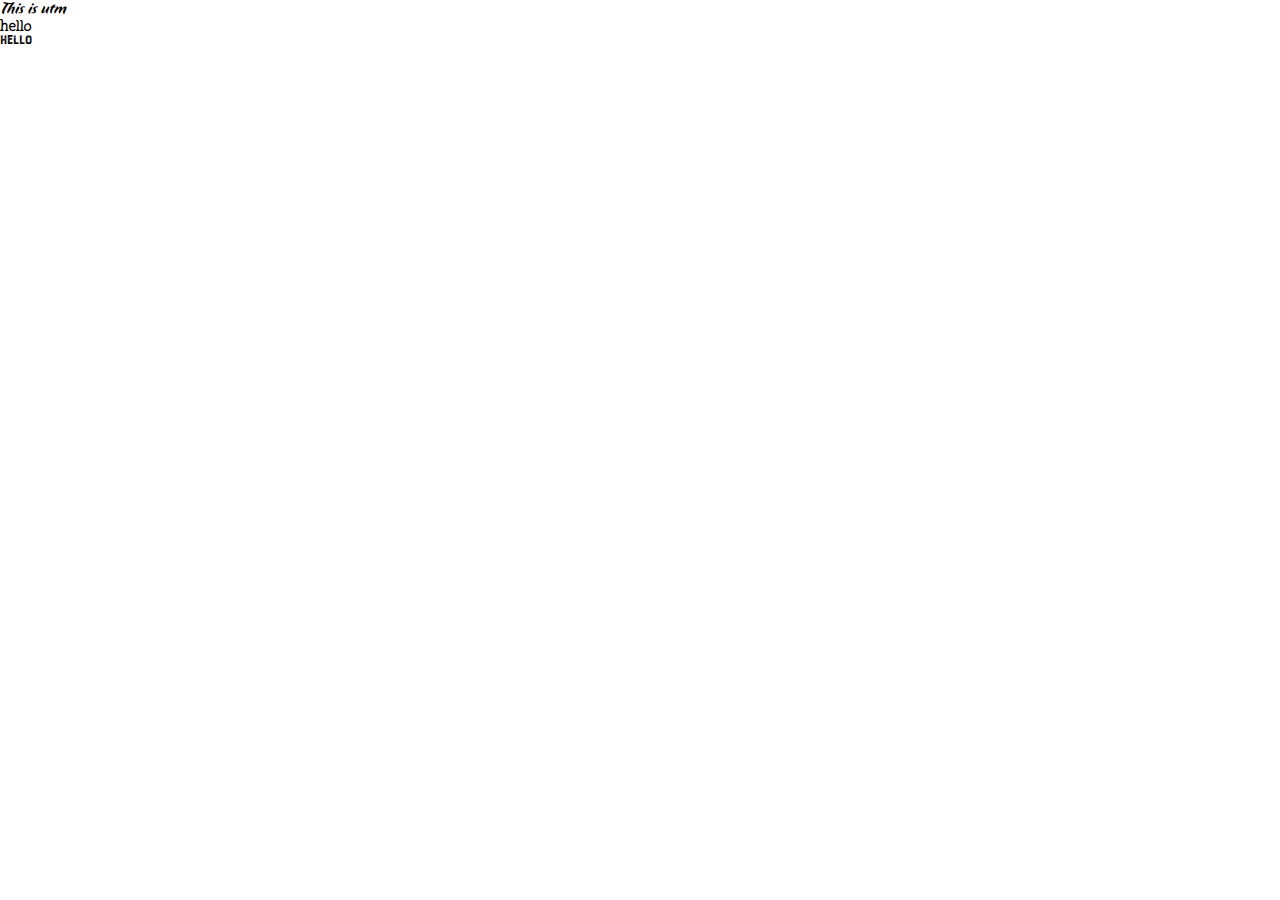
==== index.html @ 8045a0b2 "Initial commit" ====
<!DOCTYPE html>
<html lang="vi">
<head>
    <meta charset="UTF-8">
    <meta name="viewport" content="width=device-width, initial-scale=1.0">
    <meta name="description" content="Study_HTML/CSS_Page2"><meta property="og:type" content="article">
    <meta property="og:site_name" content="500-wishes">
    <meta property="article:author" content="https://www.facebook.com/testarudo.nino">
    <meta property="article:publisher" content="https://www.facebook.com/testarudo.nino">
    <meta property="og:title" content="500.000 lời chúc hóa hành động, gieo an lành cho năm mới">
    <meta property="og:description" content="Một MV triệu view cùng 500.000 hành động lấm bẩn tương ứng những lời chúc bình an - thịnh vượng - sức khỏe chính là cách OMO 'cất cánh' lời chúc mùa Tết này.">
    <meta name="keywords" content="500.000 lời chúc hóa hành động, gieo an lành cho năm mới">
    <title>500.000 lời chúc</title>
    
    <link rel="stylesheet" href="assets/css/main.css">
</head>
<body>
    <div class = "utm">
        <p>This is utm</p>
    </div>
    <div class = "svn">
        <p>hello</p>
    </div>
    <div class = "ibr">
        <p>hello</p>
    </div>
</body>
</html>
---- assets/css/main.css ----
html, body, div, span, applet, object, iframe,
h1, h2, h3, h4, h5, h6, p, blockquote, pre,
a, abbr, acronym, address, big, cite, code,
del, dfn, em, img, ins, kbd, q, s, samp,
small, strike, strong, sub, sup, tt, var,
b, u, i, center,
dl, dt, dd, ol, ul, li,
fieldset, form, label, legend,
table, caption, tbody, tfoot, thead, tr, th, td,
article, aside, canvas, details, embed,
figure, figcaption, footer, header, hgroup,
menu, nav, output, ruby, section, summary,
time, mark, audio, video {
  margin: 0;
  padding: 0;
  border: 0;
  font-size: 100%;
  font: inherit;
  vertical-align: baseline;
}

/* HTML5 display-role reset for older browsers */
article, aside, details, figcaption, figure,
footer, header, hgroup, menu, nav, section {
  display: block;
}

body {
  line-height: 1;
}

ol, ul {
  list-style: none;
}

blockquote, q {
  quotes: none;
}

blockquote:before, blockquote:after,
q:before, q:after {
  content: "";
  content: none;
}

table {
  border-collapse: collapse;
  border-spacing: 0;
}

@font-face {
  font-family: "UTM";
  src: url("../fonts/UTMFlavour.woff2") format("woff2"), url("../fonts/UTMFlavour.woff") format("woff"), url("../fonts/UTMFlavour.ttf") format("truetype");
  font-weight: normal;
  font-style: normal;
  font-display: swap;
}
@font-face {
  font-family: "SVN-Sarifa";
  src: url("../fonts/SVN-Sarifa.woff2") format("woff2"), url("../fonts/SVN-Sarifa.woff") format("woff"), url("../fonts/SVN-Sarifa.ttf") format("truetype");
  font-weight: normal;
  font-style: normal;
  font-display: swap;
}
@font-face {
  font-family: "iCielBC Burford Rustic";
  src: url("../fonts/iCielBCBurfordRustic-Light.woff2") format("woff2"), url("../fonts/iCielBCBurfordRustic-Light.woff") format("woff"), url("../fonts/iCielBCBurfordRustic-Light.ttf") format("truetype");
  font-weight: 300;
  font-style: normal;
  font-display: swap;
}
img {
  display: block;
  width: 100%;
}

* {
  box-sizing: border-box;
}

.utm {
  font-family: UTM;
}

.svn {
  font-family: SVN-Sarifa;
}

.ibr {
  font-family: iCielBC Burford Rustic;
}
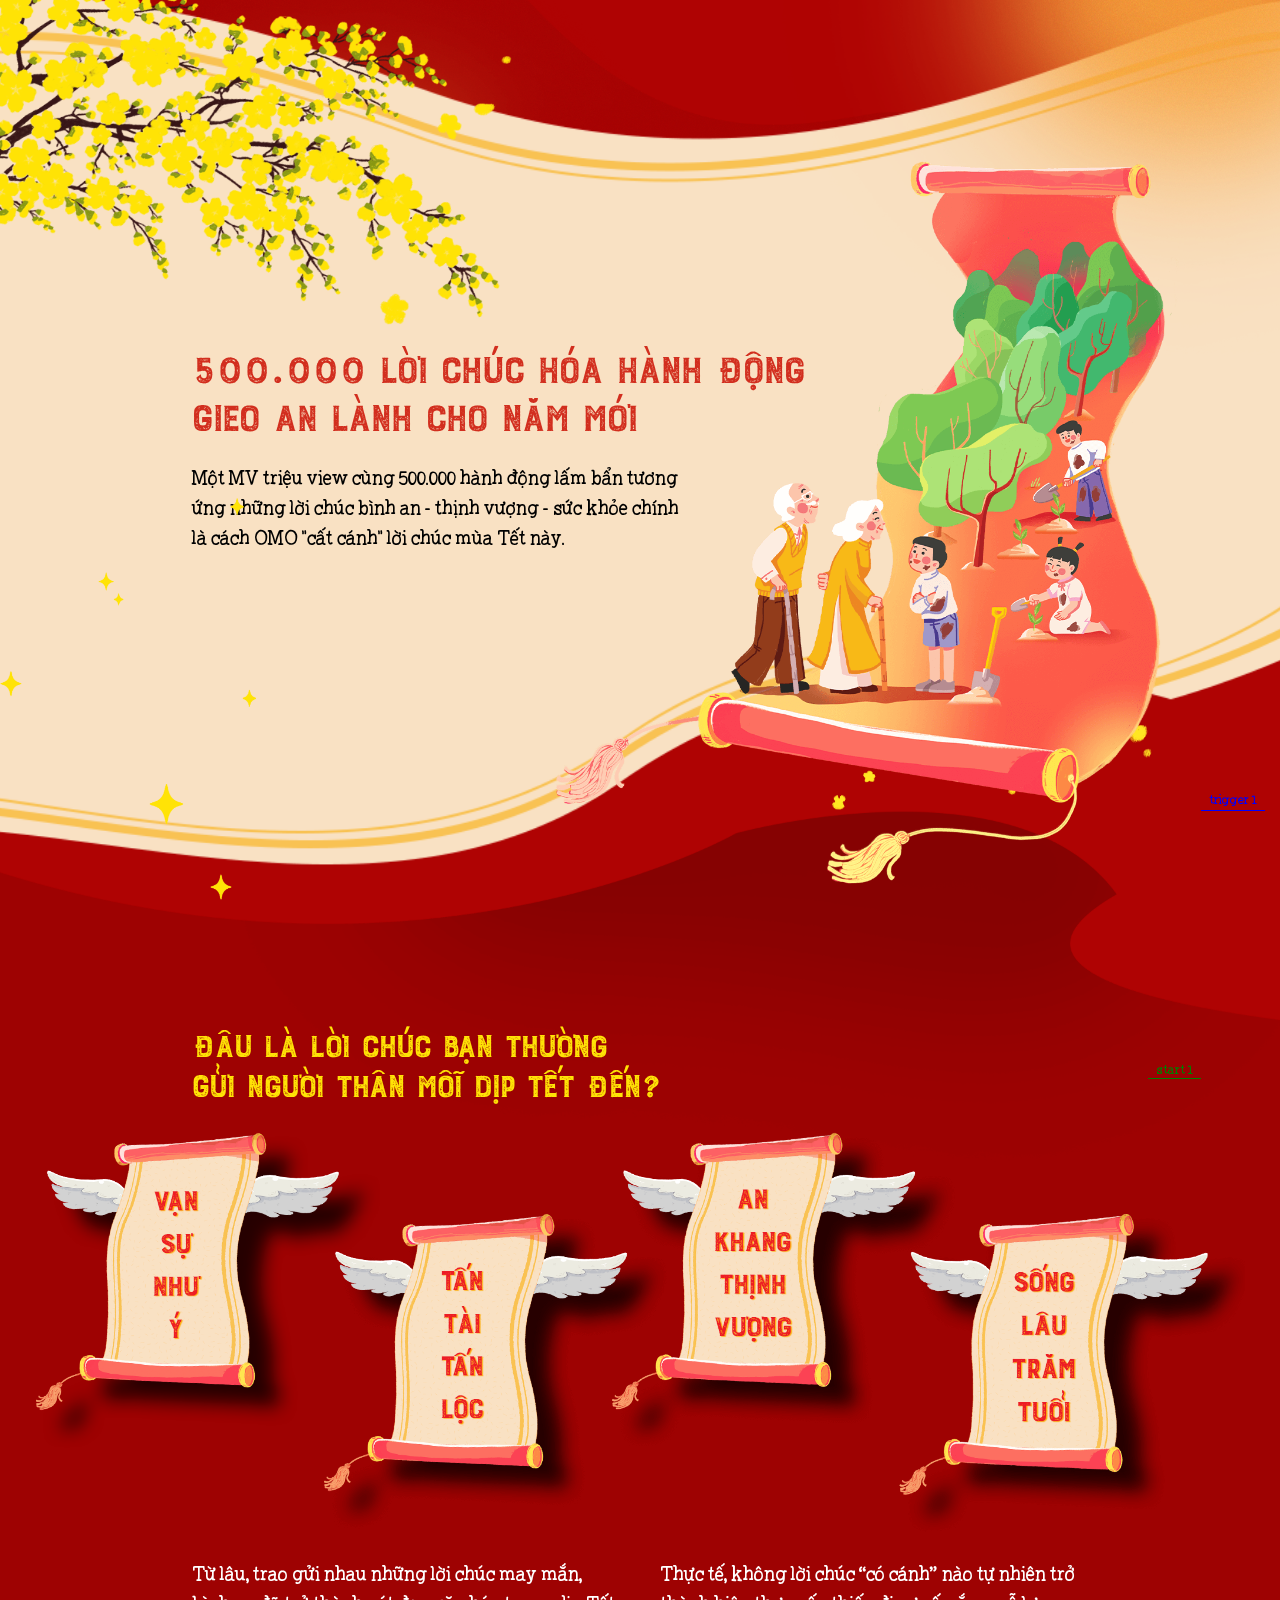
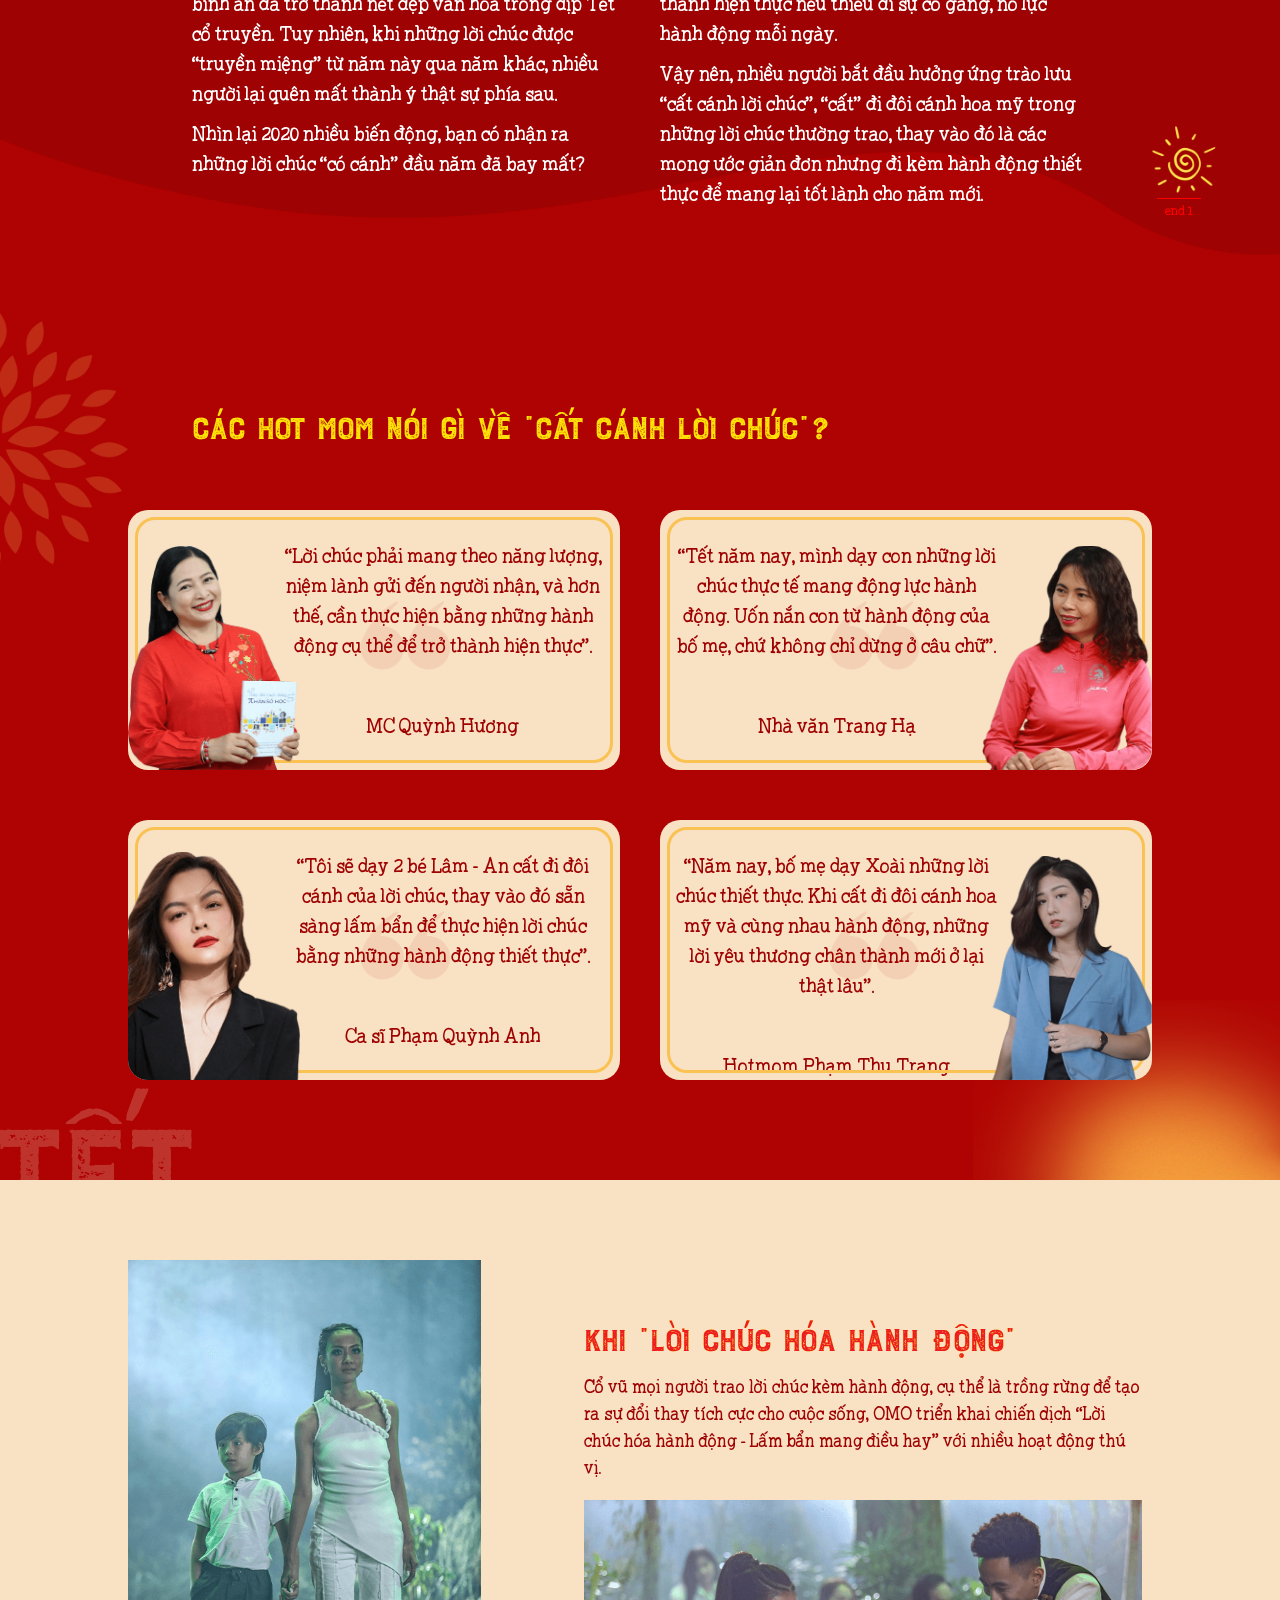
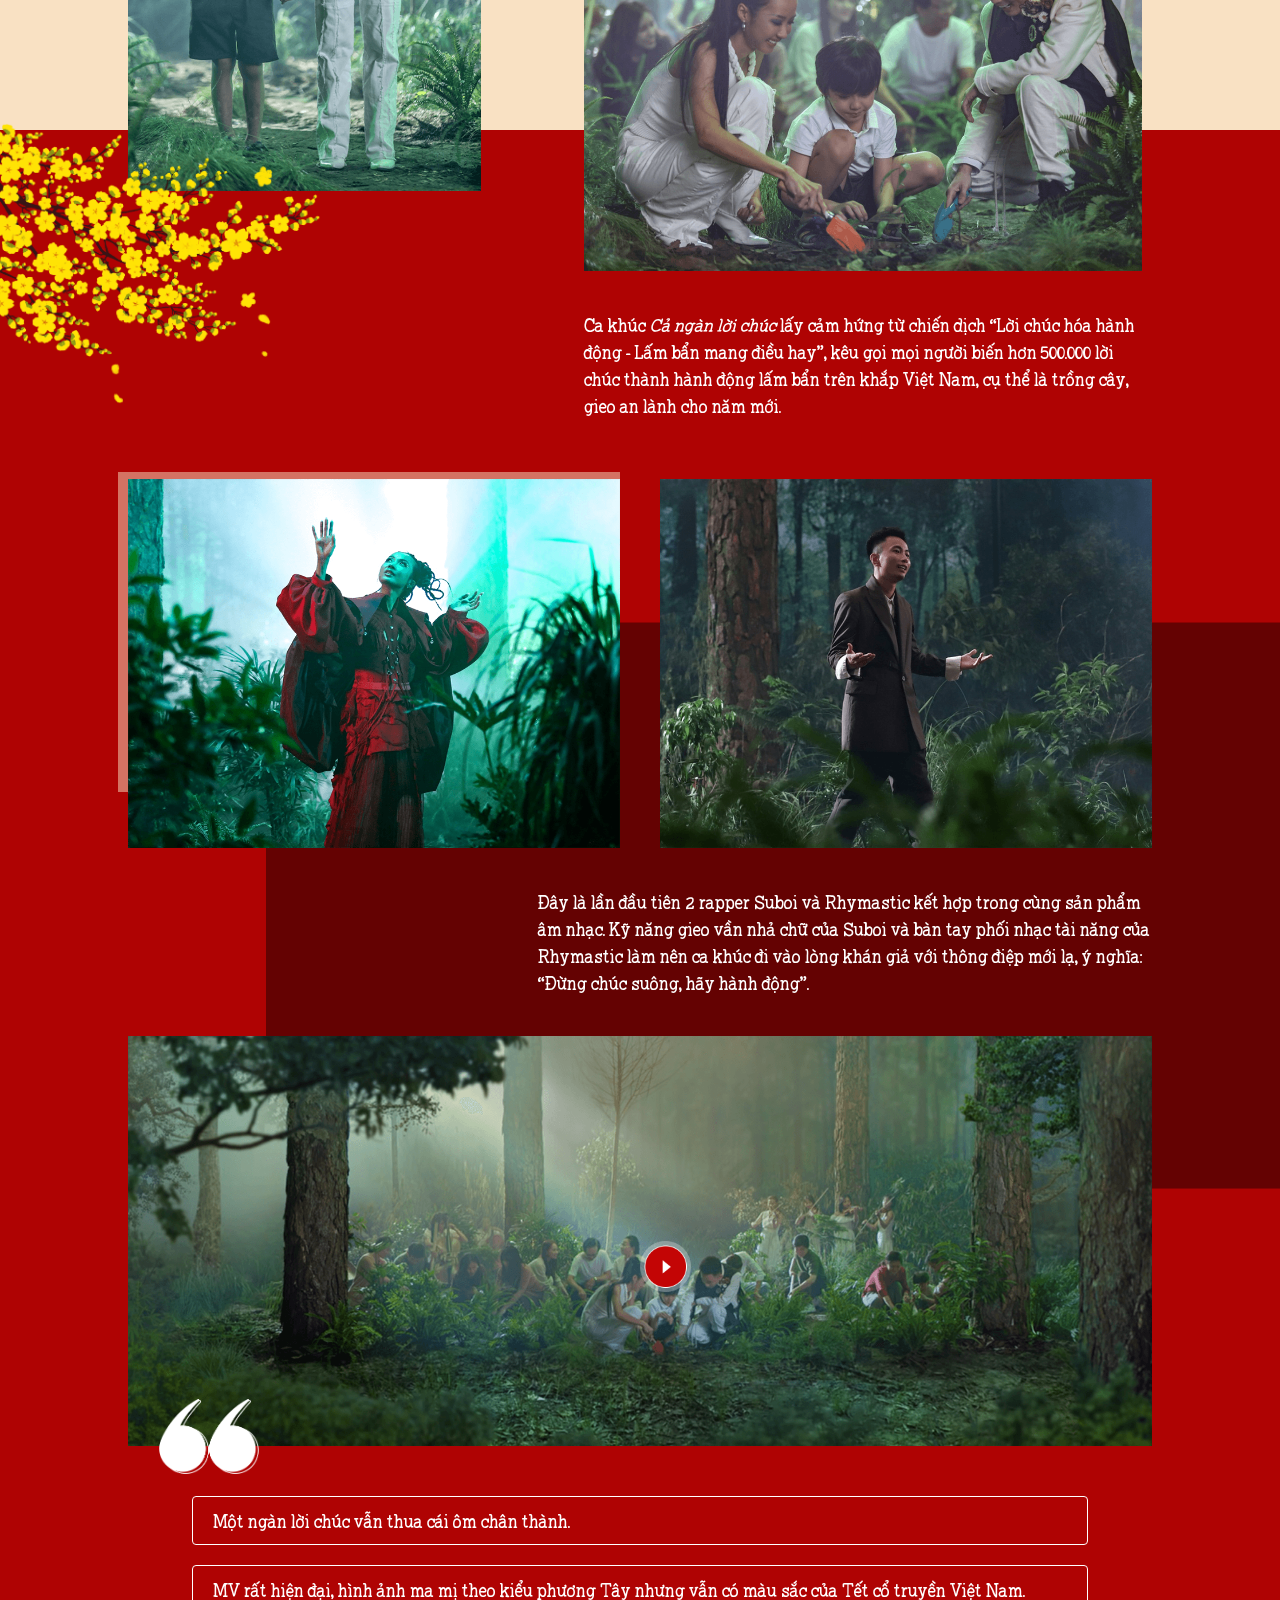
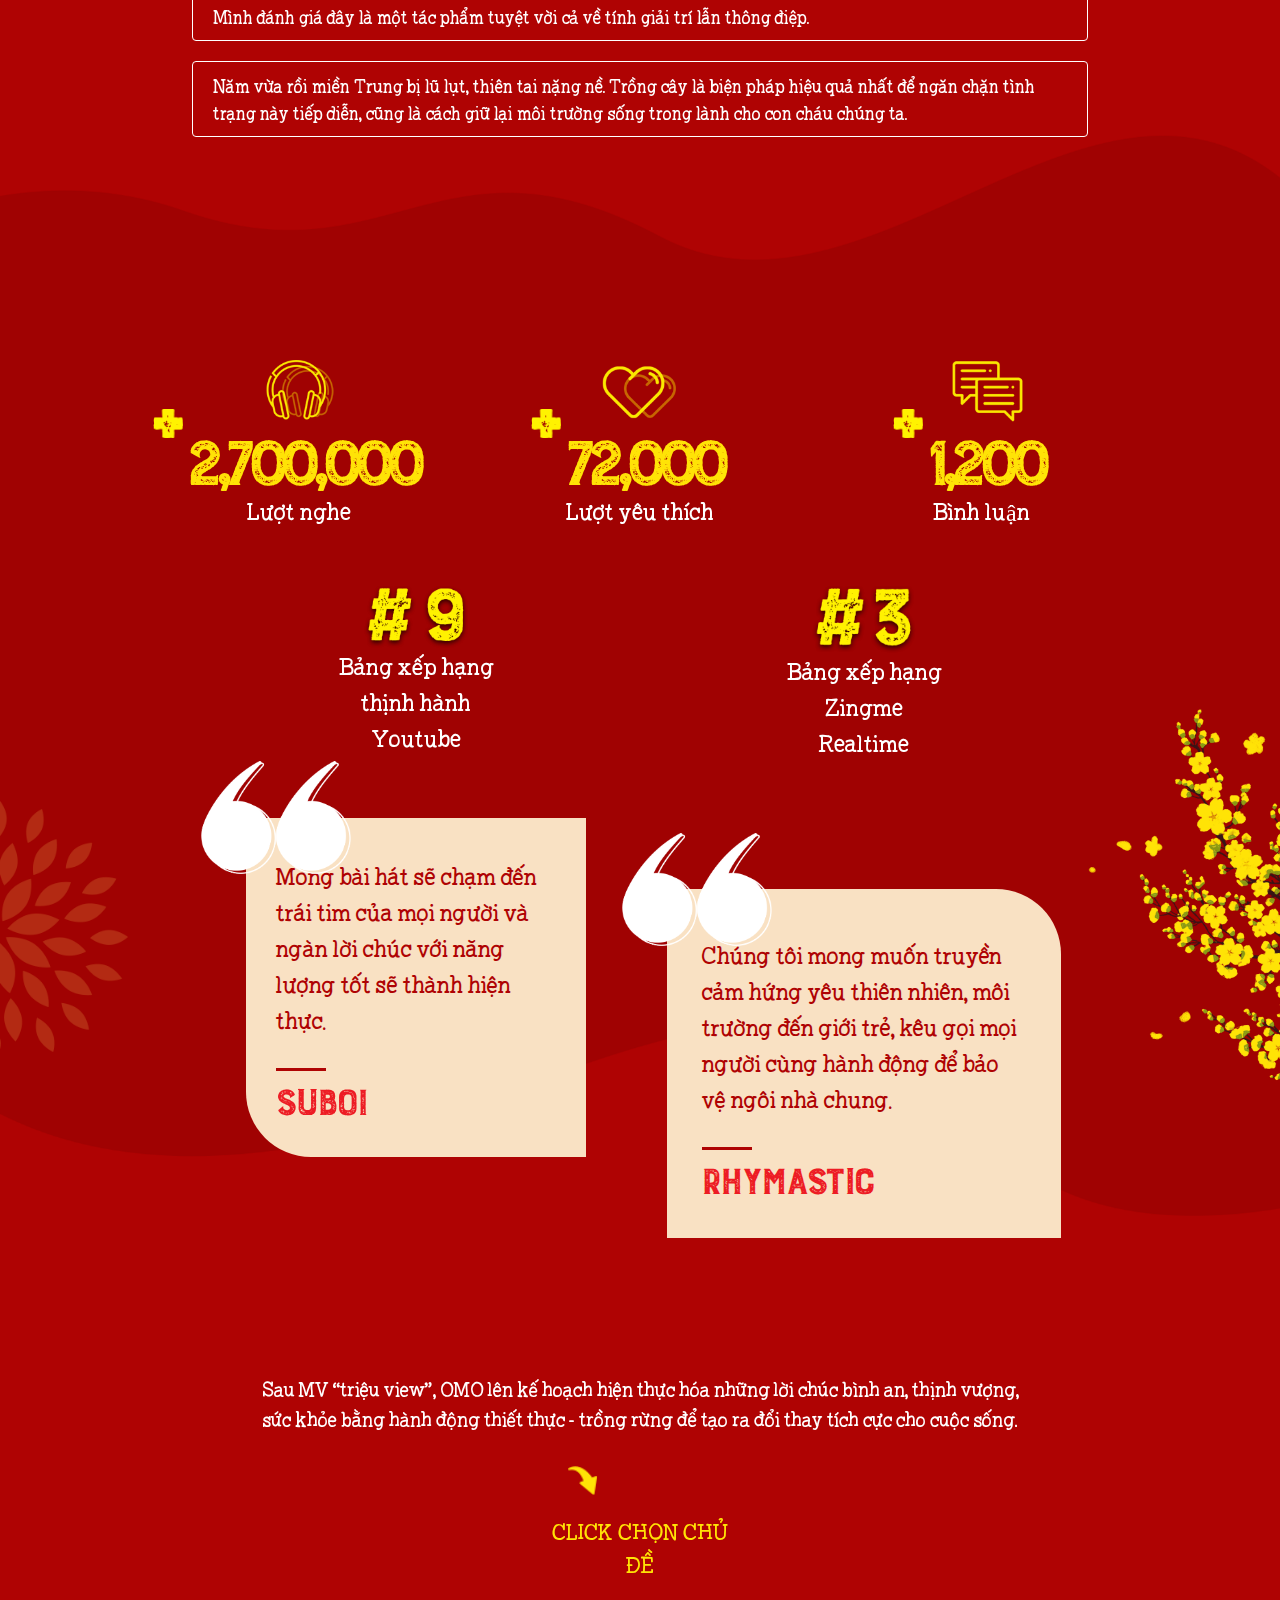
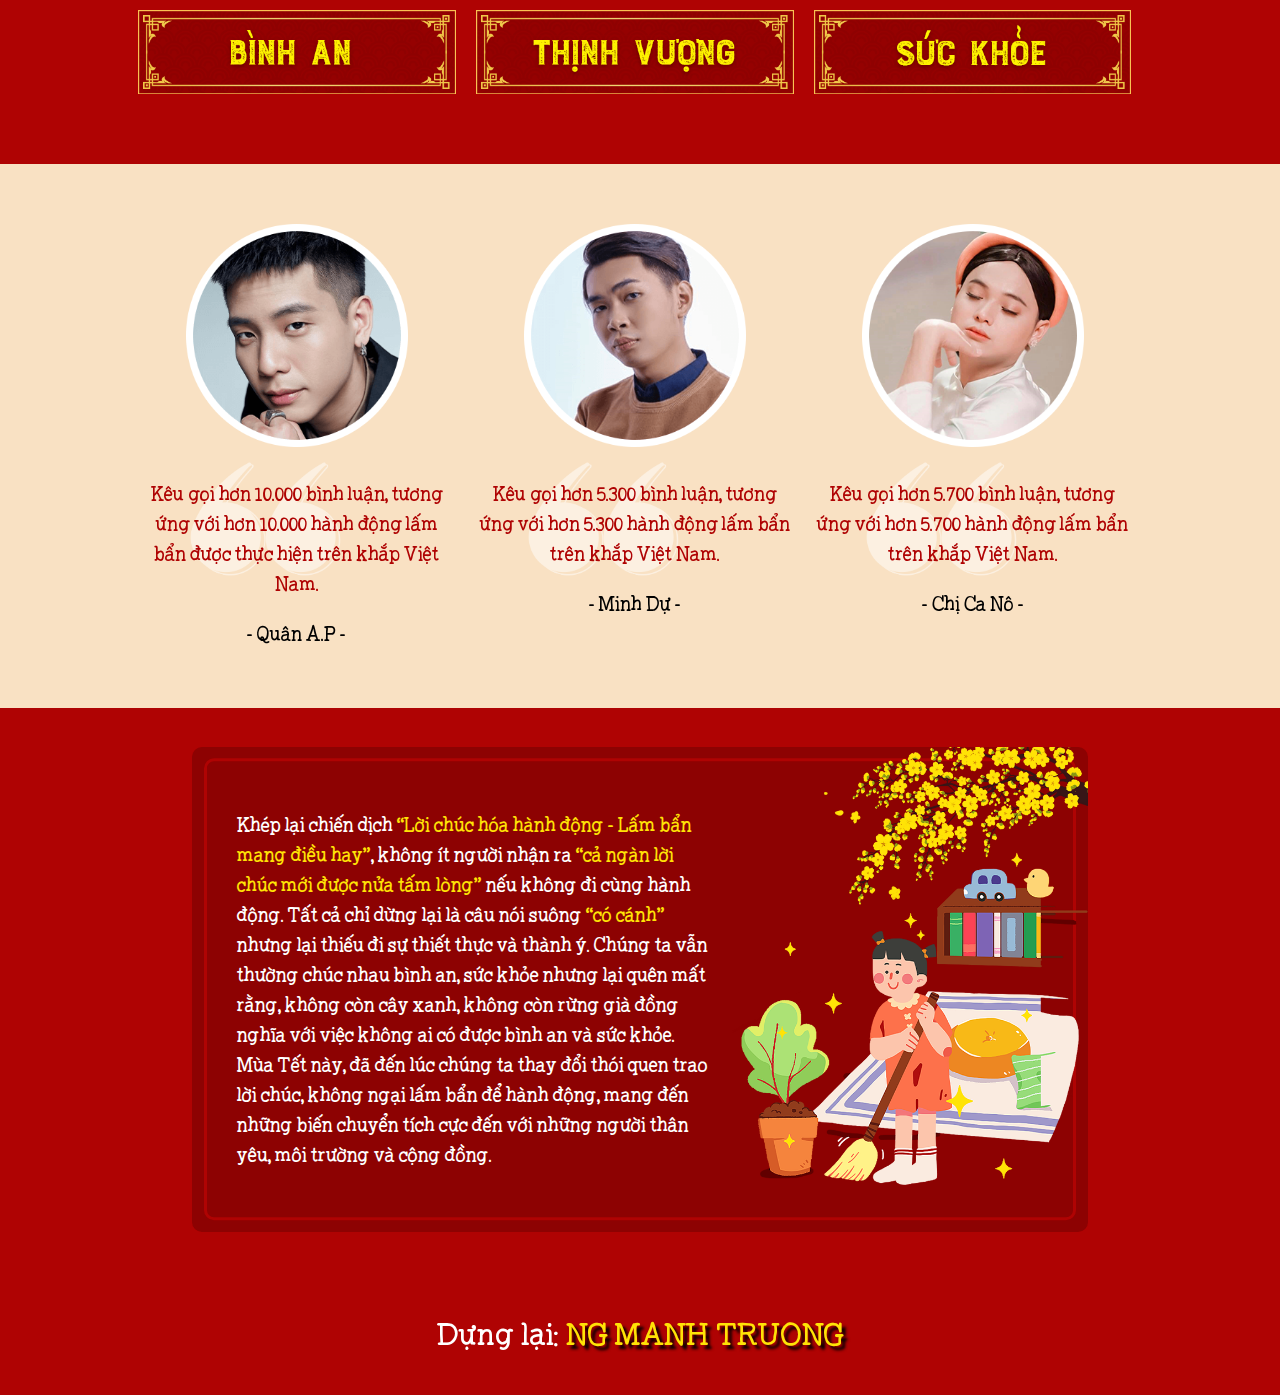
==== commit 375e0d38: "again" ====
--- a/index.html
+++ b/index.html
@@ -13,16 +13,529 @@
     <title>500.000 lời chúc</title>
     
     <link rel="stylesheet" href="assets/css/main.css">
+    <script src = "assets/js/jquery.js"></script>
+    <script src = "assets/js/jquery-countto.js"></script>
+    <script src = "assets/js/jquery.fancybox.min.js"></script>
+    <script src = "assets/js/ScrollMagic.min.js"></script>
+    <script src = "assets/js/debug.addIndicators.js"></script>
+    <script src = "assets/js/anime.min.js"></script>
+    <script src = "https://www.youtube.com/iframe_api"></script>
 </head>
 <body>
-    <div class = "utm">
-        <p>This is utm</p>
-    </div>
-    <div class = "svn">
-        <p>hello</p>
-    </div>
-    <div class = "ibr">
-        <p>hello</p>
-    </div>
+<div class = "container scrollContent">
+    <div class = "page-content">
+        <section class = "banner">
+            <div class = "icon icon1" style = "transform: translate(0px, 0px); opacity: 1;">
+                <img src="assets/images/1.png" alt="Apricot Blossom">
+            </div>
+            <div class = "icon icon2">
+                <img src="assets/images/6.png" alt="sun">
+            </div>
+            <div class = "icon icon3">
+                <img src="assets/images/3.png" alt="hoamai">
+            </div>
+            <div class = "icon icon4">
+                <img src="assets/images/4.png" alt="sparkles">
+            </div>
+            <div class = "background2">
+                <img src="assets/images/7.png" alt="bg2">
+            </div>
+            <div class = "desktop-w desktop-sm">
+                <div class = "wrap">
+                    <div class = "bg" style = "opacity: 1;">
+                        <img src="assets/images/5.png" alt="Banner background">
+                    </div>
+                    <div class = "pic" style = "opacity: 1;">
+                        <div class = "pic-zoom" id = "pic-zoom" href = "assets/images/2.png" data-fancybox = "images" data-caption = "#1" style ="transform: translate(0px, 0px); opacity: 1;">
+                            <img src="assets/images/2.png" alt="banner picture">
+                        </div>
+                    </div>
+                    <div class = "text">
+                        <div class = "text-title ibr">
+                            <h1>500.000 LỜI CHÚC HÓA HÀNH ĐỘNG GIEO AN LÀNH CHO NĂM MỚI</h1>
+                        </div>
+                        <div class = "text-content svn">
+                            <p>Một MV triệu view cùng 500.000 hành động lấm bẩn tương ứng những lời chúc bình an - thịnh vượng - sức khỏe chính là cách OMO "cất cánh" lời chúc mùa Tết này.</p>
+                        </div>
+                    </div>
+                </div>
+            </div>
+        </section>
+        <section class = "section1" id = "section1">
+            <div class = "desktop-w desktop-sm">
+                <div class = "wrap">
+                    <h2 class = "title ibr">Đâu là lời chúc bạn thường
+                        <br>gửi người thân mỗi dịp Tết đến?</h2>
+                </div>
+            </div>
+            <div class = "desktop-w">
+                <div class ="wrap">
+                    <div class = "bg">
+                        <div class = "img">
+                            <img src="assets/images/9.png" alt="bg">
+                        </div>
+                    </div>
+                    <div class = "wishList">
+                        <div class = "list-anchor"></div>
+                        <div class = "list">
+                            <div class = "item">
+                                <div class = "img">
+                                    <img src="assets/images/11.png" alt="vansunhuy">
+                                </div>
+                            </div>
+                            <div class = "item">
+                                <div class = "img">
+                                    <img src="assets/images/12.png" alt="tantaitanloc">
+                                </div>  
+                            </div>
+                            <div class = "item">
+                                <div class = "img">
+                                    <img src="assets/images/13.png" alt="ankhangthinhvuong">
+                                </div>
+                            </div>
+                            <div class = "item">
+                                <div class = "img">
+                                    <img src="assets/images/14.png" alt="songlautramtuoi">
+                                </div>
+                            </div>
+                        </div>
+                    </div>
+                </div>
+            </div>
+            <div class = "desktop-w desktop-sm">
+                <div class = "wrap">
+                    <div class = "content">
+                        <div class = "bl left">
+                            <div class = "text">
+                                <p>Từ lâu, trao gửi nhau những lời chúc may mắn, bình an đã trở thành nét đẹp văn hóa trong dịp Tết cổ truyền. Tuy nhiên, khi những lời chúc được “truyền miệng” từ năm này qua năm khác, nhiều người lại quên mất thành ý thật sự phía sau.</p>
+                                <p>Nhìn lại 2020 nhiều biến động, bạn có nhận ra những lời chúc “có cánh” đầu năm đã bay mất?</p>
+                            </div>
+                        </div>
+                        <div class = "bl right">
+                            <div class = "text">
+                                <p>Thực tế, không lời chúc “có cánh” nào tự nhiên trở thành hiện thực nếu thiếu đi sự cố gắng, nỗ lực hành động mỗi ngày.</p>
+                                <p>Vậy nên, nhiều người bắt đầu hưởng ứng trào lưu “cất cánh lời chúc”, “cất” đi đôi cánh hoa mỹ trong những lời chúc thường trao, thay vào đó là các mong ước giản đơn nhưng đi kèm hành động thiết thực để mang lại tốt lành cho năm mới.</p>
+                            </div>
+                        </div>
+                    </div>
+                </div>
+            </div>
+            <div class = "icon icon1">
+                <div class = "img">
+                    <img src="assets/images/8.png" alt="thesun">
+                </div>
+            </div>
+        </section>
+        <section class ="section2">
+            <div class = "item item1">
+                <div class = "img">
+                    <img src="assets/images/43.png" alt="bloom">          
+                </div>
+            </div>
+            <div class = "item item2">
+                <div class = "img">
+                    <img src="assets/images/48.png" alt="Tet icon">
+                </div>
+            </div>
+            <div class = "item item3">
+                <div class = "img">
+                    <img src="assets/images/50.png" alt="The sun">
+                </div>
+            </div>
+            <div class = "desktop-w desktop-sm">
+                <div class = "wrap">
+                    <h3 class = "title ibr">Các hot mom nói gÌ về “cất cánh lời chúc”?</h3>
+                </div>
+            </div>
+            <div class = "desktop-w desktop-md">
+                <div class = "wrap">
+                    <div class = "hotmom">
+                        <div class = "quote quote1">
+                            <div class = "quote-wrap">
+                                <div class = "img">
+                                    <img src="assets/images/15.png" alt="Quynh Huong">
+                                </div>
+                                <div class = "quote-content">
+                                    <p class = "text">“Lời chúc phải mang theo năng lượng, niệm lành gửi đến người nhận, và hơn thế, cần thực hiện bằng những hành động cụ thể để trở thành hiện thực”.</p>
+                                    <p>MC Quỳnh Hương</p>
+                                </div>
+                            </div>
+                        </div>
+                        <div class = "quote quote2">
+                            <div class = "quote-wrap">
+                                <div class = "img">
+                                    <img src="assets/images/16.png" alt="Trang Ha">
+                                </div>
+                                <div class = "quote-content">
+                                    <p class = "text">“Tết năm nay, mình dạy con những lời chúc thực tế mang động lực hành động. Uốn nắn con từ hành động của bố mẹ, chứ không chỉ dừng ở câu chữ”.</p>
+                                    <p>Nhà văn Trang Hạ</p>
+                                </div>
+                            </div>
+                        </div>
+                        <div class = "quote quote2">    
+                            <div class = "quote-wrap">
+                                <div class = "img">
+                                    <img src="assets/images/17.png" alt="Pham Quynh Anh">
+                                </div>
+                                <div class = "quote-content">
+                                    <p class = "text">“Tôi sẽ dạy 2 bé Lâm - An cất đi đôi cánh của lời chúc, thay vào đó sẵn sàng lấm bẩn để thực hiện lời chúc bằng những hành động thiết thực”.</p>
+                                    <p>Ca sĩ Phạm Quỳnh Anh</p>
+                                </div>
+                            </div>
+                        </div>
+                        <div class = "quote quote3">
+                            <div class = "quote-wrap">
+                                <div class = "img">
+                                    <img src="assets/images/18.png" alt="Pham Thu Trang">
+                                </div>
+                                <div class = "quote-content">
+                                    <p class = "text">“Năm nay, bố mẹ dạy Xoài những lời chúc thiết thực. Khi cất đi đôi cánh hoa mỹ và cùng nhau hành động, những lời yêu thương chân thành mới ở lại thật lâu”.</p>
+                                    <p>Hotmom Phạm Thu Trang</p>
+                                </div>
+                            </div>
+                        </div>
+                    </div>
+                </div>
+            </div>
+        </section>
+        <section class = "section3">
+            <div class = "background1"></div>
+            <div class = "apricot">
+                <div class = "img">
+                    <img src="assets/images/23.png" alt="apricot">
+                </div>
+            </div>
+            <div class = "desktop-w desktop-md">
+                <div class = "wrap">
+                    <div class = "first">
+                        <div class = "wrap">
+                            <div class = "block block1">
+                                <div class = "isMobile">
+                                    <h3 class = "title ibr">Khi “lời chúc hóa hành động”</h3>
+                                    <p>Cổ vũ mọi người trao lời chúc kèm hành động, cụ thể là trồng rừng để tạo ra sự đổi thay tích cực cho cuộc sống, OMO triển khai chiến dịch “Lời chúc hóa hành động - Lấm bẩn mang điều hay” với nhiều hoạt động thú vị.</p>
+                                </div>
+                                <div class = "img" href = "assets/images/21.png" data-fancybox="images" data-caption="#2" style = "opacity: 1;">
+                                    <img src="assets/images/21.png" alt="suboi-va-cau-nhoc">
+                                </div>
+                            </div>
+                            <div class = "block block2">
+                                <div class = "text text1 isPC">
+                                    <h3 class = "ibr">Khi “lời chúc hóa hành động”</h3>
+                                    <p>Cổ vũ mọi người trao lời chúc kèm hành động, cụ thể là trồng rừng để tạo ra sự đổi thay tích cực cho cuộc sống, OMO triển khai chiến dịch “Lời chúc hóa hành động - Lấm bẩn mang điều hay” với nhiều hoạt động thú vị.</p>
+                                </div>
+                                <div class = "img" href = "assets/images/22.png" data-fancybox="images" data-caption="#3" style = "opacity: 1;">
+                                    <img src="assets/images/22.png" alt="suboi va rhymastic">
+                                </div>
+                                <div class = "text text2">
+                                    <p>Ca khúc <i>Cả ngàn lời chúc</i> lấy cảm hứng từ chiến dịch “Lời chúc hóa hành động - Lấm bẩn mang điều hay”, kêu gọi mọi người biến hơn 500.000 lời chúc thành hành động lấm bẩn trên khắp Việt Nam, cụ thể là trồng cây, gieo an lành cho năm mới.</p>
+                                </div>
+                            </div>
+                        </div>
+                    </div>
+                    <div class = "second">
+                        <div class = "block block1">
+                            <div class = "background2">
+                                <div class = "img">
+                                    <img src="assets/images/26.png" alt="background2">
+                                </div>
+                            </div>
+                            <div class = "pic-zoom" href = "assets/images/24.png" data-fancybox="images" data-caption="#4" style = "opacity: 1;">
+                                <img src="assets/images/24.png" alt="suboi">
+                            </div>
+                        </div>
+                        <div class = "block block2">
+                            <div class = "pic-zoom" href = "assets/images/25.png" data-fancybox="images" data-caption="#5" style = "opacity: 1;">
+                                <img src="assets/images/25.png" alt="rhymastic">
+                            </div>
+                        </div>
+                    </div>
+                    <div class = "last">
+                        <div class = "txt">
+                            <p>Đây là lần đầu tiên 2 rapper Suboi và Rhymastic kết hợp trong cùng sản phẩm âm nhạc. Kỹ năng gieo vần nhả chữ của Suboi và bàn tay phối nhạc tài năng của Rhymastic làm nên ca khúc đi vào lòng khán giả với thông điệp mới lạ, ý nghĩa: “Đừng chúc suông, hãy hành động”.</p>
+                        </div>
+                    </div>
+                </div>
+            </div>
+            <div class = "background3">
+
+            </div>
+        </section>
+        <section class = "section4">
+            <div class = "desktop-w desktop-md">
+                <div class = "wrap">
+                    <div class = "video-block">
+                        <div class = "icon">
+                            <div class = "img">
+                                <img src="assets/images/29.png" alt="doublequote">
+                            </div>
+                        </div>
+                        <div class = "video-container">
+                            <div class ="cover">
+                                <div class = "play-btn" id = "youtube-play-button">
+                                    <div class ="img">
+                                        <img src="assets/images/27.png" alt="youtube-play-button">
+                                    </div>
+                                </div>
+                            </div>
+                            <div class = "youtube-iframe" id="player">
+                                <!-- <iframe id = "youtube-iframe-player" src="https://www.youtube.com/embed/6AvpUbnDbv0" frameborder="0"
+                                width ="640" height = "320" title = "Youtube video player"
+                                allowfullscreen></iframe> -->
+                            </div>
+                        </div>
+                    </div>
+                </div>
+            </div>
+            <div class = "desktop-w desktop-sm">
+                <div class = "wrap">
+                    <div class = "text">
+                        <p>Một ngàn lời chúc vẫn thua cái ôm chân thành.</p>
+                        <p>MV rất hiện đại, hình ảnh ma mị theo kiểu phương Tây nhưng vẫn có màu sắc của Tết cổ truyền Việt Nam. Mình đánh giá đây là một tác phẩm tuyệt vời cả về tính giải trí lẫn thông điệp.</p>
+                        <p>Năm vừa rồi miền Trung bị lũ lụt, thiên tai nặng nề. Trồng cây là biện pháp hiệu quả nhất để ngăn chặn tình trạng này tiếp diễn, cũng là cách giữ lại môi trường sống trong lành cho con cháu chúng ta.</p>
+                    </div>
+                </div>
+            </div>
+        </section>
+        <section class = "section5">
+            <div class = "background4">
+                <div class = "img"><img src="assets/images/51.png" alt="background4"></div>
+            </div>
+            <div class = "item item1">
+                <div class = "img"><img src="assets/images/43.png" alt="bloom"></div>
+            </div>
+            <div class = "item item2">
+                <div class = "img"><img src="assets/images/52.png" alt="apricot"></div>
+            </div>
+            <div class = "desktop-w desktop-md">
+                <div class ="wrap">
+                    <div class = "block block1">
+                        <div class = "icon">
+                            <img src="assets/images/headphone.png" alt="headphone-icon">
+                        </div>
+                        <div class = "count timer ibr" data-to="6000000" data-speed="2000">
+                        </div>
+                        <div class = "text">
+                            <p>Lượt nghe</p>
+                        </div>
+                    </div>
+                    <div class = "block block2">
+                        <div class = "icon">
+                            <img src="assets/images/heart.png" alt="heart-icon">
+                        </div>
+                        <div class = "count timer ibr" data-to="200000" data-speed="2500">
+                        </div>
+                        <div class = "text">
+                            <p>Lượt yêu thích</p>
+                        </div>
+                    </div>
+                    <div class = "block block3">
+                        <div class = "icon">
+                            <img src="assets/images/chat.png" alt="chat-icon">
+                        </div>
+                        <div class = "count timer ibr" data-to="4000" data-speed="3000">
+                        </div>
+                        <div class = "text">
+                            <p>Bình luận</p>
+                        </div>
+                    </div>
+                </div>
+            </div>
+            <div class = "desktop-w desktop-sm upper">
+                <div class = "wrap">
+                    <div class = "block block1">
+                        <div class = "numbers">
+                            <div class = "img">
+                                <img src="assets/images/33.png" alt="#9-icon">
+                            </div>
+                        </div>
+                        <div class = "text">
+                            <p>Bảng xếp hạng thịnh hành Youtube</p>
+                        </div>
+                    </div>
+                    <div class = "block block2">
+                        <div class = "numbers">
+                            <div class = "img">
+                                <img src="assets/images/34.png" alt="#3-icon">
+                            </div>
+                        </div>
+                        <div class = "text">
+                            <p>Bảng xếp hạng Zingme Realtime</p>
+                        </div>
+                    </div>
+                </div>
+            </div>
+            <div class = "desktop-w desktop-sm lower">
+                <div class = "wrap">
+                    <div class = "block block1">
+                        <div class = "text">
+                            <p>Mong bài hát sẽ chạm đến trái tim của mọi người và ngàn lời chúc với năng lượng tốt sẽ thành hiện thực.</p>
+                            <h4 class = "ibr">SUBOI</h4>
+                        </div>
+                    </div>
+                    <div class = "block block2">
+                        <div class = "text">
+                            <p>Chúng tôi mong muốn truyền cảm hứng yêu thiên nhiên, môi trường đến giới trẻ, kêu gọi mọi người cùng hành động để bảo vệ ngôi nhà chung.</p>
+                            <h4 class = "ibr">RHYMASTIC</h4>
+                        </div>
+                    </div>
+                </div>
+            </div>
+        </section>
+        <section class = "section6">
+            <div class = "desktop-w desktop-md">
+                <div class = "wrap">
+                    <div class = "text">
+                        <p>Sau MV “triệu view”, OMO lên kế hoạch hiện thực hóa những lời chúc bình an, thịnh vượng,<br>
+                            sức khỏe bằng hành động thiết thực - trồng rừng để tạo ra đổi thay tích cực cho cuộc sống.</p>
+                    </div>
+                    <div class = "popUp">
+                        <span>CLICK CHỌN CHỦ ĐỀ</span>
+                    </div>
+                    <div class = "wishes">
+                        <div class = "item item1">
+                            <div id = "binhan" class = "img" href="assets/images/45.png" data-fancybox="Binh An">
+                                <img src="assets/images/35.png" alt="binh-an">
+                            </div>
+                        </div>
+                        <div class = "item item2">
+                            <div id = "thinhvuong" class = "img" href = "assets/images/46.png" data-fancybox="Thinh Vuong">
+                                <img src="assets/images/36.png" alt="thinh-vuong">
+                            </div>
+                        </div>
+                        <div class = "item item3">
+                            <div id = "suckhoe" class = "img" href = "assets/images/47.png" data-fancybox="Suc Khoe">
+                                <img src="assets/images/37.png" alt="suc-khoe">
+                            </div>
+                        </div>
+                    </div>
+                </div>
+            </div>
+        </section>
+        <section class = "section7">
+            <div class = "desktop-w desktop-md">
+                <div class = "wrap">
+                    <div class = "block block1">
+                        <div class = "img">
+                            <img src="assets/images/38.png" alt="Quan-AP">
+                        </div>
+                        <div class = "text">
+                            <p>Kêu gọi hơn 10.000 bình luận, tương ứng với hơn 10.000 hành động lấm bẩn được thực hiện trên khắp Việt Nam.</p>
+                            <p class = "celeb-name">- Quân A.P -</p>
+                        </div>
+                    </div>
+                    <div class = "block block1">
+                        <div class = "img">
+                            <img src="assets/images/39.png" alt="Minh-Du">
+                        </div>
+                        <div class = "text">
+                            <p>Kêu gọi hơn 5.300 bình luận, tương ứng với hơn 5.300 hành động lấm bẩn trên khắp Việt Nam.</p>
+                            <p class = "celeb-name">- Minh Dự -</p>
+                        </div>
+                    </div>
+                    <div class = "block block1">
+                        <div class = "img">
+                            <img src="assets/images/40.png" alt="Chi-ca-no">
+                        </div>
+                        <div class = "text">
+                            <p>Kêu gọi hơn 5.700 bình luận, tương ứng với hơn 5.700 hành động lấm bẩn trên khắp Việt Nam.</p>
+                            <p class = "celeb-name">- Chị Ca Nô -</p>
+                        </div>
+                    </div>
+                </div>
+            </div>
+        </section>
+        <section class = "section8">
+            <div class = "desktop-w desktop-sm">
+                <div class = "wrap">
+                    <div class = "text">
+                        <p>Khép lại chiến dịch <span>“Lời chúc hóa hành động - Lấm bẩn mang điều hay”</span>, không ít người nhận ra <span>“cả ngàn lời chúc mới được nửa tấm lòng”</span> nếu không đi cùng hành động. Tất cả chỉ dừng lại là câu nói suông <span>“có cánh”</span> nhưng lại thiếu đi sự thiết thực và thành ý. Chúng ta vẫn thường chúc nhau bình an, sức khỏe nhưng lại quên mất rằng, không còn cây xanh, không còn rừng già đồng nghĩa với việc không ai có được bình an và sức khỏe. Mùa Tết này, đã đến lúc chúng ta thay đổi thói quen trao lời chúc, không ngại lấm bẩn để hành động, mang đến những biến chuyển tích cực đến với những người thân yêu, môi trường và cộng đồng.</p>
+                    </div>
+                    <div class = "images">
+                        <div class = "img"> 
+                            <img src="assets/images/42.png" alt="sweeping-girl">
+                        </div>
+                    </div>
+                </div>
+            </div>
+        </section>
+        <section class = "author">
+            <div class = "desktop-w">
+                <div class = "item">
+                    <p>Dựng lại: <span>NG</span> <span>MANH</span> <span>TRUONG</span></p>
+                </div>
+            </div>
+        </section>
+    <div>
+</div>
+
+<div class = "fancy"></div>
+<script src = "assets/js/myScript.js"></script>
+<script>
+    //This code loads the IFrame Player API code asynchronously.
+    var tag = document.createElement('script');
+    tag.src = "https://www.youtube.com/iframe_api";
+    var firstScriptTag = document.getElementsByTagName('script')[0];
+    firstScriptTag.parentNode.insertBefore(tag, firstScriptTag);
+    var player;
+    function onYouTubeIframeAPIReady() {
+        player = new YT.Player('player', {
+            height: '390',
+            width: '640',
+            videoId: 'M7lc1UVf-VE',
+            playerVars: {
+            'playsinline': 1
+            },
+            events: {
+            'onReady': onPlayerReady,
+            'onStateChange': onPlayerStateChange
+            }
+        });
+    }
+
+      // 4. The API will call this function when the video player is ready.
+    function onPlayerReady(event) {
+        event.target.playVideo();
+    }
+
+    // 5. The API calls this function when the player's state changes.
+    //    The function indicates that when playing a video (state=1),
+    //    the player should play for six seconds and then stop.
+    var done = false;
+    function onPlayerStateChange(event) {
+        if (event.data == YT.PlayerState.PLAYING && !done) {
+            setTimeout(stopVideo, 6000);
+            $('.cover').hide();
+            done = true;
+        }
+
+        if (event.data == YT.PlayerState.PAUSED ) {
+            $('.cover').show()
+           
+        }
+    }
+    function stopVideo() {
+        player.stopVideo();
+    }
+
+    $(".play-btn").click(function(){
+        player.playVideo();
+        $('.cover').hide();
+    });
+    //Scroll Magic
+
+    //Init Scroll magic
+    var scrollController = new ScrollMagic.Controller;
+
+    new ScrollMagic.Scene({
+									triggerElement: "#section1",
+									triggerHook: 0.9, // show, when scrolled 10% into view
+									duration: "80%", // hide 10% before exiting view (80% + 10% from bottom)
+									offset: 50 // move trigger to center of element
+								})
+								.setClassToggle("#reveal", "visible") // add class to reveal
+								.addIndicators() // add indicators (requires plugin)
+								.addTo(scrollController);
+
+</script>
 </body>
 </html>--- a/assets/css/main.css
+++ b/assets/css/main.css
@@ -48,6 +48,811 @@
   border-spacing: 0;
 }
 
+body.compensate-for-scrollbar {
+  overflow: hidden;
+}
+
+.fancybox-active {
+  height: auto;
+}
+
+.fancybox-is-hidden {
+  left: -9999px;
+  margin: 0;
+  position: absolute !important;
+  top: -9999px;
+  visibility: hidden;
+}
+
+.fancybox-container {
+  -webkit-backface-visibility: hidden;
+  height: 100%;
+  left: 0;
+  outline: none;
+  position: fixed;
+  -webkit-tap-highlight-color: transparent;
+  top: 0;
+  touch-action: manipulation;
+  transform: translateZ(0);
+  width: 100%;
+  z-index: 99992;
+}
+
+.fancybox-container * {
+  box-sizing: border-box;
+}
+
+.fancybox-bg, .fancybox-inner, .fancybox-outer, .fancybox-stage {
+  bottom: 0;
+  left: 0;
+  position: absolute;
+  right: 0;
+  top: 0;
+}
+
+.fancybox-outer {
+  -webkit-overflow-scrolling: touch;
+  overflow-y: auto;
+}
+
+.fancybox-bg {
+  background: #1e1e1e;
+  opacity: 0;
+  transition-duration: inherit;
+  transition-property: opacity;
+  transition-timing-function: cubic-bezier(0.47, 0, 0.74, 0.71);
+}
+
+.fancybox-is-open .fancybox-bg {
+  opacity: 0.9;
+  transition-timing-function: cubic-bezier(0.22, 0.61, 0.36, 1);
+}
+
+.fancybox-caption, .fancybox-infobar, .fancybox-navigation .fancybox-button, .fancybox-toolbar {
+  direction: ltr;
+  opacity: 0;
+  position: absolute;
+  transition: opacity 0.25s ease, visibility 0s ease 0.25s;
+  visibility: hidden;
+  z-index: 99997;
+}
+
+.fancybox-show-caption .fancybox-caption, .fancybox-show-infobar .fancybox-infobar, .fancybox-show-nav .fancybox-navigation .fancybox-button, .fancybox-show-toolbar .fancybox-toolbar {
+  opacity: 1;
+  transition: opacity 0.25s ease 0s, visibility 0s ease 0s;
+  visibility: visible;
+}
+
+.fancybox-infobar {
+  color: #ccc;
+  font-size: 13px;
+  -webkit-font-smoothing: subpixel-antialiased;
+  height: 44px;
+  left: 0;
+  line-height: 44px;
+  min-width: 44px;
+  mix-blend-mode: difference;
+  padding: 0 10px;
+  pointer-events: none;
+  top: 0;
+  -webkit-touch-callout: none;
+  -webkit-user-select: none;
+  user-select: none;
+}
+
+.fancybox-toolbar {
+  right: 0;
+  top: 0;
+}
+
+.fancybox-stage {
+  direction: ltr;
+  overflow: visible;
+  transform: translateZ(0);
+  z-index: 99994;
+}
+
+.fancybox-is-open .fancybox-stage {
+  overflow: hidden;
+}
+
+.fancybox-slide {
+  -webkit-backface-visibility: hidden;
+  display: none;
+  height: 100%;
+  left: 0;
+  outline: none;
+  overflow: auto;
+  -webkit-overflow-scrolling: touch;
+  padding: 44px;
+  position: absolute;
+  text-align: center;
+  top: 0;
+  transition-property: transform, opacity;
+  white-space: normal;
+  width: 100%;
+  z-index: 99994;
+}
+
+.fancybox-slide:before {
+  content: "";
+  display: inline-block;
+  font-size: 0;
+  height: 100%;
+  vertical-align: middle;
+  width: 0;
+}
+
+.fancybox-is-sliding .fancybox-slide, .fancybox-slide--current, .fancybox-slide--next, .fancybox-slide--previous {
+  display: block;
+}
+
+.fancybox-slide--image {
+  overflow: hidden;
+  padding: 44px 0;
+}
+
+.fancybox-slide--image:before {
+  display: none;
+}
+
+.fancybox-slide--html {
+  padding: 6px;
+}
+
+.fancybox-content {
+  background: #fff;
+  display: inline-block;
+  margin: 0;
+  max-width: 100%;
+  overflow: auto;
+  -webkit-overflow-scrolling: touch;
+  padding: 44px;
+  position: relative;
+  text-align: left;
+  vertical-align: middle;
+}
+
+.fancybox-slide--image .fancybox-content {
+  animation-timing-function: cubic-bezier(0.5, 0, 0.14, 1);
+  -webkit-backface-visibility: hidden;
+  background: transparent;
+  background-repeat: no-repeat;
+  background-size: 100% 100%;
+  left: 0;
+  max-width: none;
+  overflow: visible;
+  padding: 0;
+  position: absolute;
+  top: 0;
+  transform-origin: top left;
+  transition-property: transform, opacity;
+  -webkit-user-select: none;
+  user-select: none;
+  z-index: 99995;
+}
+
+.fancybox-can-zoomOut .fancybox-content {
+  cursor: zoom-out;
+}
+
+.fancybox-can-zoomIn .fancybox-content {
+  cursor: zoom-in;
+}
+
+.fancybox-can-pan .fancybox-content, .fancybox-can-swipe .fancybox-content {
+  cursor: grab;
+}
+
+.fancybox-is-grabbing .fancybox-content {
+  cursor: grabbing;
+}
+
+.fancybox-container [data-selectable=true] {
+  cursor: text;
+}
+
+.fancybox-image, .fancybox-spaceball {
+  background: transparent;
+  border: 0;
+  height: 100%;
+  left: 0;
+  margin: 0;
+  max-height: none;
+  max-width: none;
+  padding: 0;
+  position: absolute;
+  top: 0;
+  -webkit-user-select: none;
+  user-select: none;
+  width: 100%;
+}
+
+.fancybox-spaceball {
+  z-index: 1;
+}
+
+.fancybox-slide--iframe .fancybox-content, .fancybox-slide--map .fancybox-content, .fancybox-slide--pdf .fancybox-content, .fancybox-slide--video .fancybox-content {
+  height: 100%;
+  overflow: visible;
+  padding: 0;
+  width: 100%;
+}
+
+.fancybox-slide--video .fancybox-content {
+  background: #000;
+}
+
+.fancybox-slide--map .fancybox-content {
+  background: #e5e3df;
+}
+
+.fancybox-slide--iframe .fancybox-content {
+  background: #fff;
+}
+
+.fancybox-iframe, .fancybox-video {
+  background: transparent;
+  border: 0;
+  display: block;
+  height: 100%;
+  margin: 0;
+  overflow: hidden;
+  padding: 0;
+  width: 100%;
+}
+
+.fancybox-iframe {
+  left: 0;
+  position: absolute;
+  top: 0;
+}
+
+.fancybox-error {
+  background: #fff;
+  cursor: default;
+  max-width: 400px;
+  padding: 40px;
+  width: 100%;
+}
+
+.fancybox-error p {
+  color: #444;
+  font-size: 16px;
+  line-height: 20px;
+  margin: 0;
+  padding: 0;
+}
+
+.fancybox-button {
+  background: rgba(30, 30, 30, 0.6);
+  border: 0;
+  border-radius: 0;
+  box-shadow: none;
+  cursor: pointer;
+  display: inline-block;
+  height: 44px;
+  margin: 0;
+  padding: 10px;
+  position: relative;
+  transition: color 0.2s;
+  vertical-align: top;
+  visibility: inherit;
+  width: 44px;
+}
+
+.fancybox-button, .fancybox-button:link, .fancybox-button:visited {
+  color: #ccc;
+}
+
+.fancybox-button:hover {
+  color: #fff;
+}
+
+.fancybox-button:focus {
+  outline: none;
+}
+
+.fancybox-button.fancybox-focus {
+  outline: 1px dotted;
+}
+
+.fancybox-button[disabled], .fancybox-button[disabled]:hover {
+  color: #888;
+  cursor: default;
+  outline: none;
+}
+
+.fancybox-button div {
+  height: 100%;
+}
+
+.fancybox-button svg {
+  display: block;
+  height: 100%;
+  overflow: visible;
+  position: relative;
+  width: 100%;
+}
+
+.fancybox-button svg path {
+  fill: currentColor;
+  stroke-width: 0;
+}
+
+.fancybox-button--fsenter svg:nth-child(2), .fancybox-button--fsexit svg:first-child, .fancybox-button--pause svg:first-child, .fancybox-button--play svg:nth-child(2) {
+  display: none;
+}
+
+.fancybox-progress {
+  background: #ff5268;
+  height: 2px;
+  left: 0;
+  position: absolute;
+  right: 0;
+  top: 0;
+  transform: scaleX(0);
+  transform-origin: 0;
+  transition-property: transform;
+  transition-timing-function: linear;
+  z-index: 99998;
+}
+
+.fancybox-close-small {
+  background: transparent;
+  border: 0;
+  border-radius: 0;
+  color: #ccc;
+  cursor: pointer;
+  opacity: 0.8;
+  padding: 8px;
+  position: absolute;
+  right: -12px;
+  top: -44px;
+  z-index: 401;
+}
+
+.fancybox-close-small:hover {
+  color: #fff;
+  opacity: 1;
+}
+
+.fancybox-slide--html .fancybox-close-small {
+  color: currentColor;
+  padding: 10px;
+  right: 0;
+  top: 0;
+}
+
+.fancybox-slide--image.fancybox-is-scaling .fancybox-content {
+  overflow: hidden;
+}
+
+.fancybox-is-scaling .fancybox-close-small, .fancybox-is-zoomable.fancybox-can-pan .fancybox-close-small {
+  display: none;
+}
+
+.fancybox-navigation .fancybox-button {
+  background-clip: content-box;
+  height: 100px;
+  opacity: 0;
+  position: absolute;
+  top: calc(50% - 50px);
+  width: 70px;
+}
+
+.fancybox-navigation .fancybox-button div {
+  padding: 7px;
+}
+
+.fancybox-navigation .fancybox-button--arrow_left {
+  left: 0;
+  left: env(safe-area-inset-left);
+  padding: 31px 26px 31px 6px;
+}
+
+.fancybox-navigation .fancybox-button--arrow_right {
+  padding: 31px 6px 31px 26px;
+  right: 0;
+  right: env(safe-area-inset-right);
+}
+
+.fancybox-caption {
+  background: linear-gradient(0deg, rgba(0, 0, 0, 0.85) 0, rgba(0, 0, 0, 0.3) 50%, rgba(0, 0, 0, 0.15) 65%, rgba(0, 0, 0, 0.075) 75.5%, rgba(0, 0, 0, 0.037) 82.85%, rgba(0, 0, 0, 0.019) 88%, transparent);
+  bottom: 0;
+  color: #eee;
+  font-size: 14px;
+  font-weight: 400;
+  left: 0;
+  line-height: 1.5;
+  padding: 75px 44px 25px;
+  pointer-events: none;
+  right: 0;
+  text-align: center;
+  z-index: 99996;
+}
+
+@supports (padding: max(0px)) {
+  .fancybox-caption {
+    padding: 75px max(44px, env(safe-area-inset-right)) max(25px, env(safe-area-inset-bottom)) max(44px, env(safe-area-inset-left));
+  }
+}
+.fancybox-caption--separate {
+  margin-top: -50px;
+}
+
+.fancybox-caption__body {
+  max-height: 50vh;
+  overflow: auto;
+  pointer-events: all;
+}
+
+.fancybox-caption a, .fancybox-caption a:link, .fancybox-caption a:visited {
+  color: #ccc;
+  text-decoration: none;
+}
+
+.fancybox-caption a:hover {
+  color: #fff;
+  text-decoration: underline;
+}
+
+.fancybox-loading {
+  animation: a 1s linear infinite;
+  background: transparent;
+  border: 4px solid #888;
+  border-bottom-color: #fff;
+  border-radius: 50%;
+  height: 50px;
+  left: 50%;
+  margin: -25px 0 0 -25px;
+  opacity: 0.7;
+  padding: 0;
+  position: absolute;
+  top: 50%;
+  width: 50px;
+  z-index: 99999;
+}
+
+@keyframes a {
+  to {
+    transform: rotate(1turn);
+  }
+}
+.fancybox-animated {
+  transition-timing-function: cubic-bezier(0, 0, 0.25, 1);
+}
+
+.fancybox-fx-slide.fancybox-slide--previous {
+  opacity: 0;
+  transform: translate3d(-100%, 0, 0);
+}
+
+.fancybox-fx-slide.fancybox-slide--next {
+  opacity: 0;
+  transform: translate3d(100%, 0, 0);
+}
+
+.fancybox-fx-slide.fancybox-slide--current {
+  opacity: 1;
+  transform: translateZ(0);
+}
+
+.fancybox-fx-fade.fancybox-slide--next, .fancybox-fx-fade.fancybox-slide--previous {
+  opacity: 0;
+  transition-timing-function: cubic-bezier(0.19, 1, 0.22, 1);
+}
+
+.fancybox-fx-fade.fancybox-slide--current {
+  opacity: 1;
+}
+
+.fancybox-fx-zoom-in-out.fancybox-slide--previous {
+  opacity: 0;
+  transform: scale3d(1.5, 1.5, 1.5);
+}
+
+.fancybox-fx-zoom-in-out.fancybox-slide--next {
+  opacity: 0;
+  transform: scale3d(0.5, 0.5, 0.5);
+}
+
+.fancybox-fx-zoom-in-out.fancybox-slide--current {
+  opacity: 1;
+  transform: scaleX(1);
+}
+
+.fancybox-fx-rotate.fancybox-slide--previous {
+  opacity: 0;
+  transform: rotate(-1turn);
+}
+
+.fancybox-fx-rotate.fancybox-slide--next {
+  opacity: 0;
+  transform: rotate(1turn);
+}
+
+.fancybox-fx-rotate.fancybox-slide--current {
+  opacity: 1;
+  transform: rotate(0deg);
+}
+
+.fancybox-fx-circular.fancybox-slide--previous {
+  opacity: 0;
+  transform: scale3d(0, 0, 0) translate3d(-100%, 0, 0);
+}
+
+.fancybox-fx-circular.fancybox-slide--next {
+  opacity: 0;
+  transform: scale3d(0, 0, 0) translate3d(100%, 0, 0);
+}
+
+.fancybox-fx-circular.fancybox-slide--current {
+  opacity: 1;
+  transform: scaleX(1) translateZ(0);
+}
+
+.fancybox-fx-tube.fancybox-slide--previous {
+  transform: translate3d(-100%, 0, 0) scale(0.1) skew(-10deg);
+}
+
+.fancybox-fx-tube.fancybox-slide--next {
+  transform: translate3d(100%, 0, 0) scale(0.1) skew(10deg);
+}
+
+.fancybox-fx-tube.fancybox-slide--current {
+  transform: translateZ(0) scale(1);
+}
+
+@media (max-height: 576px) {
+  .fancybox-slide {
+    padding-left: 6px;
+    padding-right: 6px;
+  }
+
+  .fancybox-slide--image {
+    padding: 6px 0;
+  }
+
+  .fancybox-close-small {
+    right: -6px;
+  }
+
+  .fancybox-slide--image .fancybox-close-small {
+    background: #4e4e4e;
+    color: #f2f4f6;
+    height: 36px;
+    opacity: 1;
+    padding: 6px;
+    right: 0;
+    top: 0;
+    width: 36px;
+  }
+
+  .fancybox-caption {
+    padding-left: 12px;
+    padding-right: 12px;
+  }
+
+  @supports (padding: max(0px)) {
+    .fancybox-caption {
+      padding-left: max(12px, env(safe-area-inset-left));
+      padding-right: max(12px, env(safe-area-inset-right));
+    }
+  }
+}
+.fancybox-share {
+  background: #f4f4f4;
+  border-radius: 3px;
+  max-width: 90%;
+  padding: 30px;
+  text-align: center;
+}
+
+.fancybox-share h1 {
+  color: #222;
+  font-size: 35px;
+  font-weight: 700;
+  margin: 0 0 20px;
+}
+
+.fancybox-share p {
+  margin: 0;
+  padding: 0;
+}
+
+.fancybox-share__button {
+  border: 0;
+  border-radius: 3px;
+  display: inline-block;
+  font-size: 14px;
+  font-weight: 700;
+  line-height: 40px;
+  margin: 0 5px 10px;
+  min-width: 130px;
+  padding: 0 15px;
+  text-decoration: none;
+  transition: all 0.2s;
+  -webkit-user-select: none;
+  user-select: none;
+  white-space: nowrap;
+}
+
+.fancybox-share__button:link, .fancybox-share__button:visited {
+  color: #fff;
+}
+
+.fancybox-share__button:hover {
+  text-decoration: none;
+}
+
+.fancybox-share__button--fb {
+  background: #3b5998;
+}
+
+.fancybox-share__button--fb:hover {
+  background: #344e86;
+}
+
+.fancybox-share__button--pt {
+  background: #bd081d;
+}
+
+.fancybox-share__button--pt:hover {
+  background: #aa0719;
+}
+
+.fancybox-share__button--tw {
+  background: #1da1f2;
+}
+
+.fancybox-share__button--tw:hover {
+  background: #0d95e8;
+}
+
+.fancybox-share__button svg {
+  height: 25px;
+  margin-right: 7px;
+  position: relative;
+  top: -1px;
+  vertical-align: middle;
+  width: 25px;
+}
+
+.fancybox-share__button svg path {
+  fill: #fff;
+}
+
+.fancybox-share__input {
+  background: transparent;
+  border: 0;
+  border-bottom: 1px solid #d7d7d7;
+  border-radius: 0;
+  color: #5d5b5b;
+  font-size: 14px;
+  margin: 10px 0 0;
+  outline: none;
+  padding: 10px 15px;
+  width: 100%;
+}
+
+.fancybox-thumbs {
+  background: #ddd;
+  bottom: 0;
+  display: none;
+  margin: 0;
+  -webkit-overflow-scrolling: touch;
+  -ms-overflow-style: -ms-autohiding-scrollbar;
+  padding: 2px 2px 4px;
+  position: absolute;
+  right: 0;
+  -webkit-tap-highlight-color: rgba(0, 0, 0, 0);
+  top: 0;
+  width: 212px;
+  z-index: 99995;
+}
+
+.fancybox-thumbs-x {
+  overflow-x: auto;
+  overflow-y: hidden;
+}
+
+.fancybox-show-thumbs .fancybox-thumbs {
+  display: block;
+}
+
+.fancybox-show-thumbs .fancybox-inner {
+  right: 212px;
+}
+
+.fancybox-thumbs__list {
+  font-size: 0;
+  height: 100%;
+  list-style: none;
+  margin: 0;
+  overflow-x: hidden;
+  overflow-y: auto;
+  padding: 0;
+  position: absolute;
+  position: relative;
+  white-space: nowrap;
+  width: 100%;
+}
+
+.fancybox-thumbs-x .fancybox-thumbs__list {
+  overflow: hidden;
+}
+
+.fancybox-thumbs-y .fancybox-thumbs__list::-webkit-scrollbar {
+  width: 7px;
+}
+
+.fancybox-thumbs-y .fancybox-thumbs__list::-webkit-scrollbar-track {
+  background: #fff;
+  border-radius: 10px;
+  box-shadow: inset 0 0 6px rgba(0, 0, 0, 0.3);
+}
+
+.fancybox-thumbs-y .fancybox-thumbs__list::-webkit-scrollbar-thumb {
+  background: #2a2a2a;
+  border-radius: 10px;
+}
+
+.fancybox-thumbs__list a {
+  -webkit-backface-visibility: hidden;
+  backface-visibility: hidden;
+  background-color: rgba(0, 0, 0, 0.1);
+  background-position: 50%;
+  background-repeat: no-repeat;
+  background-size: cover;
+  cursor: pointer;
+  float: left;
+  height: 75px;
+  margin: 2px;
+  max-height: calc(100% - 8px);
+  max-width: calc(50% - 4px);
+  outline: none;
+  overflow: hidden;
+  padding: 0;
+  position: relative;
+  -webkit-tap-highlight-color: transparent;
+  width: 100px;
+}
+
+.fancybox-thumbs__list a:before {
+  border: 6px solid #ff5268;
+  bottom: 0;
+  content: "";
+  left: 0;
+  opacity: 0;
+  position: absolute;
+  right: 0;
+  top: 0;
+  transition: all 0.2s cubic-bezier(0.25, 0.46, 0.45, 0.94);
+  z-index: 99991;
+}
+
+.fancybox-thumbs__list a:focus:before {
+  opacity: 0.5;
+}
+
+.fancybox-thumbs__list a.fancybox-thumbs-active:before {
+  opacity: 1;
+}
+
+@media (max-width: 576px) {
+  .fancybox-thumbs {
+    width: 110px;
+  }
+
+  .fancybox-show-thumbs .fancybox-inner {
+    right: 110px;
+  }
+
+  .fancybox-thumbs__list a {
+    max-width: calc(100% - 10px);
+  }
+}
 @font-face {
   font-family: "UTM";
   src: url("../fonts/UTMFlavour.woff2") format("woff2"), url("../fonts/UTMFlavour.woff") format("woff"), url("../fonts/UTMFlavour.ttf") format("truetype");
@@ -72,20 +877,1430 @@
 img {
   display: block;
   width: 100%;
+  transition: all ease 0.5s;
+  -webkit-transition: all ease 0.5s;
+  -moz-transition: all ease 0.5s;
+  -o-transition: all ease 0.5s;
+}
+
+.utm {
+  font-family: UTM;
+}
+
+.svn {
+  font-family: SVN-Sarifa;
+}
+
+.ibr {
+  font-family: iCielBC Burford Rustic;
+}
+
+.desktop-w {
+  width: 100%;
+  max-width: 1920px;
+  margin: 0 auto;
+}
+
+.desktop-sm {
+  width: 70%;
+  max-width: 1100px;
+}
+@media (max-width: 1023px) {
+  .desktop-sm {
+    width: 100%;
+    padding: 0 20px;
+  }
+}
+
+.desktop-md {
+  width: 80%;
+  max-width: 1500px;
+}
+@media (max-width: 1023px) {
+  .desktop-md {
+    width: 100%;
+    padding: 0 20px;
+  }
+}
+
+#reveal {
+  opacity: 0;
+  transform: scale(0.9);
+  transition: all 1s ease-in-out;
+}
+
+.visible {
+  opacity: 1;
+  transform: none;
 }
 
 * {
   box-sizing: border-box;
 }
 
-.utm {
-  font-family: UTM;
-}
-
-.svn {
-  font-family: SVN-Sarifa;
-}
-
-.ibr {
-  font-family: iCielBC Burford Rustic;
+.isMobile {
+  display: none;
+}
+@media (max-width: 1023px) {
+  .isMobile {
+    display: block;
+  }
+}
+
+.isPC {
+  display: block;
+}
+@media (max-width: 1023px) {
+  .isPC {
+    display: none;
+  }
+}
+
+body {
+  background-color: #af0303;
+  line-height: 1.5;
+  font-family: "SVN-Sarifa";
+  font-weight: normal;
+  color: white;
+  font-size: 16px;
+}
+
+@keyframes opacity {
+  0% {
+    opacity: 0;
+  }
+  50% {
+    opacity: 1;
+  }
+  100% {
+    opacity: 0;
+  }
+}
+@keyframes balloon {
+  0% {
+    transform: translateY(10px);
+  }
+  50% {
+    transform: translateY(-10px);
+  }
+  100% {
+    transform: translateY(10px);
+  }
+}
+@keyframes inAndOut {
+  0% {
+    transform: scale(0.9);
+  }
+  50% {
+    transform: scale(1.2);
+  }
+  100% {
+    transform: scale(0.9);
+  }
+}
+section.banner {
+  position: relative;
+  height: 100vh;
+  display: flex;
+  justify-content: center;
+  align-items: center;
+  margin-bottom: 10%;
+  overflow-x: hidden;
+}
+@media (max-width: 1023px) {
+  section.banner {
+    margin-bottom: 0;
+  }
+}
+section.banner .icon {
+  position: absolute;
+}
+section.banner .icon.icon1 {
+  width: 30%;
+  top: 0;
+  left: 0;
+}
+@media (max-width: 1365px) {
+  section.banner .icon.icon1 {
+    width: 40%;
+  }
+}
+section.banner .icon.icon2 {
+  top: 0;
+  right: 0;
+  width: 40%;
+}
+section.banner .icon.icon3 {
+  width: 25%;
+  right: 10%;
+  bottom: 10%;
+  z-index: 1;
+}
+section.banner .icon.icon4 {
+  width: 20%;
+  left: 0%;
+  bottom: 0%;
+  z-index: 1;
+}
+section.banner .icon.icon4 img {
+  animation: opacity ease infinite 3s;
+}
+section.banner .background2 {
+  position: absolute;
+  z-index: -2;
+  top: 0;
+  left: 0;
+  width: 80%;
+}
+section.banner .wrap {
+  position: relative;
+}
+section.banner .wrap .bg {
+  position: absolute;
+  top: 50%;
+  left: 40%;
+  transform: translate(-50%, -50%);
+  -ms-transform: translate(-50%, -50%);
+  -o-transform: translate(-50%, -50%);
+  width: 115%;
+  z-index: -1;
+}
+@media (max-width: 1365px) {
+  section.banner .wrap .bg {
+    width: 200%;
+  }
+}
+@media (max-width: 1023px) {
+  section.banner .wrap .bg {
+    width: 250%;
+  }
+}
+section.banner .wrap .pic {
+  position: absolute;
+  top: 85%;
+  right: 0%;
+  transform: translate(15%, -50%);
+  width: 70%;
+  z-index: 2;
+  transition: all ease-in-out 0.3s;
+}
+section.banner .wrap .pic:hover {
+  width: 72%;
+  transition: all ease-in-out 0.3s;
+}
+section.banner .wrap .text {
+  width: 70%;
+}
+@media (max-width: 1023px) {
+  section.banner .wrap .text {
+    width: 85%;
+  }
+}
+section.banner .wrap .text .text-title {
+  color: #d22e1e;
+  font-size: 3.75em;
+  line-height: 1;
+  margin: 0;
+}
+@media (max-width: 1600px) {
+  section.banner .wrap .text .text-title {
+    font-size: 3em;
+  }
+}
+@media (max-width: 1365px) {
+  section.banner .wrap .text .text-title {
+    padding-right: 10px;
+  }
+}
+@media (max-width: 1023px) {
+  section.banner .wrap .text .text-title {
+    font-size: 1.6em;
+  }
+}
+section.banner .wrap .text .text-content {
+  color: black;
+  font-size: 1.25em;
+  padding-right: 20%;
+  margin-top: 3%;
+}
+@media (max-width: 1023px) {
+  section.banner .wrap .text .text-content {
+    font-size: 1em;
+  }
+}
+section.section1 {
+  position: relative;
+}
+section.section1 .wrap {
+  position: relative;
+}
+section.section1 .title {
+  color: #ffe306;
+  font-size: 2.625em;
+  line-height: 1;
+}
+@media (max-width: 1600px) {
+  section.section1 .title {
+    font-size: 2.5em;
+  }
+}
+@media (max-width: 1023px) {
+  section.section1 .title {
+    font-size: 1.8em;
+    text-align: center;
+    margin-bottom: 50px;
+  }
+}
+section.section1 .bg {
+  position: absolute;
+  z-index: -1;
+  top: 50%;
+  width: 100%;
+  transform: translate(0, -50%);
+  -webkit-transform: translate(0, -50%);
+  -ms-transform: translate(0, -50%);
+}
+section.section1 .wishList {
+  position: relative;
+}
+section.section1 .wishList .list-anchor {
+  position: absolute;
+  top: 50%;
+}
+section.section1 .wishList .list {
+  opacity: 1;
+  display: flex;
+  flex-wrap: wrap;
+  -ms-flex-wrap: wrap;
+  justify-content: space-between;
+  overflow: hidden;
+  padding: 4% 5% 4%;
+}
+@media (max-width: 767px) {
+  section.section1 .wishList .list {
+    overflow: unset;
+  }
+}
+section.section1 .wishList .list .item {
+  opacity: 1;
+  width: 25%;
+  animation: balloon 3s infinite ease 0.5s;
+  transition: all ease 0.3s;
+}
+@media (max-width: 1023px) {
+  section.section1 .wishList .list .item {
+    width: 50%;
+  }
+}
+section.section1 .wishList .list .item:nth-child(even) {
+  padding-top: 7%;
+  animation: balloon 3s infinite ease 0.3s;
+}
+section.section1 .wishList .list .item .img {
+  transform: scale(1.2);
+  -ms-transform: scale(1.2);
+}
+section.section1 .wishList .list .item .img img {
+  transition: all ease 0.5s;
+}
+section.section1 .wishList .list .item .img img:hover {
+  transform: scale(1.1);
+  transition: all ease 0.5s;
+}
+section.section1 .content {
+  font-size: 1.25em;
+  display: flex;
+  flex-wrap: wrap;
+  justify-content: space-between;
+}
+@media (max-width: 1023px) {
+  section.section1 .content {
+    font-size: 1em;
+  }
+}
+section.section1 .content .bl {
+  width: calc(50% - 20px);
+}
+@media (max-width: 1023px) {
+  section.section1 .content .bl {
+    width: 100%;
+  }
+}
+section.section1 .content .bl.left .text p:first-child {
+  margin-bottom: 10px;
+}
+section.section1 .content .bl.right .text p:first-child {
+  margin-bottom: 10px;
+}
+section.section1 .icon.icon1 {
+  position: absolute;
+  width: 5%;
+  right: 5%;
+  bottom: 2%;
+}
+section.section2 {
+  position: relative;
+  padding-top: 15%;
+  overflow: hidden;
+}
+section.section2 .item {
+  position: absolute;
+}
+section.section2 .item.item1 {
+  width: 10%;
+  top: 0;
+  left: 0;
+  transform: translate(0, 40%);
+}
+section.section2 .item.item2 {
+  width: 15%;
+  bottom: 0;
+  left: 0;
+  transform: translate(0%, 30%);
+}
+@media (max-width: 1023px) {
+  section.section2 .item.item2 {
+    width: 40%;
+  }
+}
+section.section2 .item.item3 {
+  width: 30%;
+  bottom: 0;
+  right: 0;
+  transform: translate(20%, 50%);
+}
+@media (max-width: 1023px) {
+  section.section2 .item.item3 {
+    width: 90%;
+    transform: translate(40%, 35%);
+  }
+}
+section.section2 .desktop-sm {
+  margin-bottom: 50px;
+}
+section.section2 .desktop-sm .wrap h3 {
+  color: #ffe306;
+  font-size: 2.625em;
+}
+@media (max-width: 1600px) {
+  section.section2 .desktop-sm .wrap h3 {
+    font-size: 2.5em;
+  }
+}
+@media (max-width: 1023px) {
+  section.section2 .desktop-sm .wrap h3 {
+    font-size: 1.8em;
+    text-align: center;
+  }
+}
+@media (max-width: 1600px) {
+  section.section2 .desktop-md {
+    padding-bottom: 50px;
+  }
+}
+section.section2 .desktop-md .wrap .hotmom {
+  display: flex;
+  flex-wrap: wrap;
+  justify-content: space-between;
+}
+section.section2 .desktop-md .wrap .hotmom .quote {
+  width: calc(50% - 20px);
+  margin-bottom: 50px;
+}
+@media (max-width: 1023px) {
+  section.section2 .desktop-md .wrap .hotmom .quote {
+    width: 100%;
+  }
+}
+section.section2 .desktop-md .wrap .hotmom .quote:nth-child(even) .quote-wrap .img {
+  position: absolute;
+  width: 30%;
+  bottom: 0;
+  left: inherit !important;
+  right: 0;
+}
+@media (max-width: 1600px) {
+  section.section2 .desktop-md .wrap .hotmom .quote:nth-child(even) .quote-wrap .img {
+    width: 35%;
+  }
+}
+section.section2 .desktop-md .wrap .hotmom .quote:nth-child(even) .quote-wrap .quote-content {
+  padding-left: 0;
+  padding-right: 30%;
+}
+section.section2 .desktop-md .wrap .hotmom .quote:nth-child(even) .quote-wrap .quote-content .text:before {
+  right: inherit !important;
+  left: 50%;
+  transform: translate(-120%, -80%);
+}
+@media (max-width: 1365px) {
+  section.section2 .desktop-md .wrap .hotmom .quote:nth-child(even) .quote-wrap .quote-content .text:before {
+    transform: translate(-85%, -55%);
+  }
+}
+@media (max-width: 1023px) {
+  section.section2 .desktop-md .wrap .hotmom .quote:nth-child(even) .quote-wrap .quote-content .text:before {
+    transform: translate(-115%, -55%);
+  }
+}
+section.section2 .desktop-md .wrap .hotmom .quote .quote-wrap {
+  background-color: #f9e1c3;
+  border-radius: 20px;
+  padding: 30px;
+  position: relative;
+  overflow: hidden;
+}
+@media (max-width: 1600px) {
+  section.section2 .desktop-md .wrap .hotmom .quote .quote-wrap {
+    padding: 15px;
+  }
+}
+@media (max-width: 1023px) {
+  section.section2 .desktop-md .wrap .hotmom .quote .quote-wrap {
+    overflow: visible;
+  }
+}
+section.section2 .desktop-md .wrap .hotmom .quote .quote-wrap:before {
+  width: calc(100% - 20px);
+  height: calc(100% - 20px);
+  display: block;
+  content: "";
+  position: absolute;
+  top: 50%;
+  right: 50%;
+  transform: translate(50%, -50%);
+  border-radius: 20px;
+  border: 3px solid #f9c253;
+}
+section.section2 .desktop-md .wrap .hotmom .quote .quote-wrap .img {
+  position: absolute;
+  width: 30%;
+  bottom: 0;
+  left: 0;
+}
+@media (max-width: 1600px) {
+  section.section2 .desktop-md .wrap .hotmom .quote .quote-wrap .img {
+    width: 35%;
+  }
+}
+section.section2 .desktop-md .wrap .hotmom .quote .quote-wrap .quote-content {
+  color: #9e0202;
+  font-size: 1.375em;
+  padding-left: 30%;
+  padding-top: 15px;
+  height: 230px;
+  text-align: center;
+}
+@media (max-width: 1600px) {
+  section.section2 .desktop-md .wrap .hotmom .quote .quote-wrap .quote-content {
+    font-size: 1.25em;
+  }
+}
+@media (max-width: 1023px) {
+  section.section2 .desktop-md .wrap .hotmom .quote .quote-wrap .quote-content {
+    font-size: 1.125em;
+  }
+}
+@media (max-width: 767px) {
+  section.section2 .desktop-md .wrap .hotmom .quote .quote-wrap .quote-content {
+    padding-left: 20%;
+  }
+}
+section.section2 .desktop-md .wrap .hotmom .quote .quote-wrap .quote-content p:last-child {
+  margin-top: 50px;
+}
+@media (max-width: 767px) {
+  section.section2 .desktop-md .wrap .hotmom .quote .quote-wrap .quote-content p:last-child {
+    margin-top: 10px;
+  }
+}
+section.section2 .desktop-md .wrap .hotmom .quote .quote-wrap .quote-content .text:before {
+  content: "";
+  display: block;
+  position: absolute;
+  width: 17vh;
+  height: 17vh;
+  top: 50%;
+  right: 50%;
+  transform: translate(120%, -80%);
+  background: url("../images/49.png") center no-repeat;
+  background-size: 100%;
+}
+@media (max-width: 1365px) {
+  section.section2 .desktop-md .wrap .hotmom .quote .quote-wrap .quote-content .text:before {
+    width: 10vh;
+    height: 10vh;
+    transform: translate(85%, -55%);
+  }
+}
+@media (max-width: 1023px) {
+  section.section2 .desktop-md .wrap .hotmom .quote .quote-wrap .quote-content .text:before {
+    width: 15vh;
+    height: 15vh;
+    transform: translate(115%, -55%);
+  }
+}
+section.section3 {
+  position: relative;
+  padding-top: 80px;
+}
+@media (max-width: 767px) {
+  section.section3 {
+    overflow: hidden;
+  }
+}
+section.section3 .background1 {
+  position: absolute;
+  top: 0;
+  left: 0;
+  width: 100%;
+  height: 750px;
+  background: #f9e1c3;
+  z-index: -1;
+}
+@media (max-width: 1365px) {
+  section.section3 .background1 {
+    height: 550px;
+  }
+}
+@media (max-width: 1023px) {
+  section.section3 .background1 {
+    height: 1550px;
+  }
+}
+@media (max-width: 767px) {
+  section.section3 .background1 {
+    height: 925px;
+  }
+}
+section.section3 .apricot {
+  position: absolute;
+  width: 25%;
+  top: 0;
+  left: 0;
+  transform: translate(0, 80%);
+}
+@media (max-width: 1600px) {
+  section.section3 .apricot {
+    transform: translate(0, 130%);
+  }
+}
+@media (max-width: 1365px) {
+  section.section3 .apricot {
+    transform: translate(0, 165%);
+  }
+}
+@media (max-width: 767px) {
+  section.section3 .apricot {
+    transform: translate(0, 210%);
+    width: 30%;
+  }
+}
+section.section3 .desktop-md .wrap .first .wrap {
+  display: flex;
+  flex-wrap: wrap;
+}
+section.section3 .desktop-md .wrap .first .wrap .block.block1 {
+  width: calc(35% - 5px);
+}
+@media (max-width: 1023px) {
+  section.section3 .desktop-md .wrap .first .wrap .block.block1 {
+    width: 100%;
+  }
+}
+section.section3 .desktop-md .wrap .first .wrap .block.block1 .isMobile {
+  padding-bottom: 20px;
+}
+section.section3 .desktop-md .wrap .first .wrap .block.block1 .isMobile h3 {
+  color: #ed1c24;
+  font-size: 1.8em;
+  text-shadow: 0 1px 0 yellow;
+  text-align: center;
+}
+section.section3 .desktop-md .wrap .first .wrap .block.block1 .isMobile p {
+  color: #9e0202;
+  font-size: 1em;
+}
+section.section3 .desktop-md .wrap .first .wrap .block.block1 .img {
+  transition: all ease 0.5s;
+}
+section.section3 .desktop-md .wrap .first .wrap .block.block1 .img:hover {
+  transform: scale(1.02);
+  transition: all ease 0.5s;
+  cursor: pointer;
+}
+section.section3 .desktop-md .wrap .first .wrap .block.block2 {
+  width: calc(65% - 5px);
+  padding-left: 5%;
+  padding-top: 5%;
+}
+@media (max-width: 1365px) {
+  section.section3 .desktop-md .wrap .first .wrap .block.block2 {
+    padding-left: 10%;
+  }
+}
+@media (max-width: 1023px) {
+  section.section3 .desktop-md .wrap .first .wrap .block.block2 {
+    width: 100%;
+    padding: 0;
+  }
+}
+section.section3 .desktop-md .wrap .first .wrap .block.block2 .text.text1 h3 {
+  color: #ed1c24;
+  font-size: 2.625em;
+  text-shadow: 0 0 0 yellow;
+}
+@media (max-width: 1600px) {
+  section.section3 .desktop-md .wrap .first .wrap .block.block2 .text.text1 h3 {
+    font-size: 2.5em;
+  }
+}
+section.section3 .desktop-md .wrap .first .wrap .block.block2 .text.text1 p {
+  color: #9e0202;
+  font-size: 1.25em;
+}
+@media (max-width: 1600px) {
+  section.section3 .desktop-md .wrap .first .wrap .block.block2 .text.text1 p {
+    font-size: 1.125em;
+  }
+}
+section.section3 .desktop-md .wrap .first .wrap .block.block2 .text.text2 p {
+  font-size: 1.25em;
+}
+@media (max-width: 1600px) {
+  section.section3 .desktop-md .wrap .first .wrap .block.block2 .text.text2 p {
+    font-size: 1.125em;
+  }
+}
+@media (max-width: 1023px) {
+  section.section3 .desktop-md .wrap .first .wrap .block.block2 .text.text2 p {
+    font-size: 1em;
+  }
+}
+section.section3 .desktop-md .wrap .first .wrap .block.block2 .text.text2 i {
+  font-style: italic;
+}
+section.section3 .desktop-md .wrap .first .wrap .block.block2 .img {
+  margin-top: 40px;
+  margin-bottom: 40px;
+  transition: all ease 0.5s;
+}
+@media (max-width: 1600px) {
+  section.section3 .desktop-md .wrap .first .wrap .block.block2 .img {
+    margin-top: 20px;
+  }
+}
+section.section3 .desktop-md .wrap .first .wrap .block.block2 .img:hover {
+  transform: scale(1.02);
+  transition: all ease 0.5s;
+  cursor: pointer;
+}
+section.section3 .desktop-md .wrap .second {
+  margin-top: 60px;
+  display: flex;
+  flex-wrap: wrap;
+  justify-content: space-between;
+}
+section.section3 .desktop-md .wrap .second .block {
+  position: relative;
+  width: calc(50% - 20px);
+}
+@media (max-width: 1023px) {
+  section.section3 .desktop-md .wrap .second .block {
+    width: 100%;
+  }
+}
+section.section3 .desktop-md .wrap .second .block.block1 .background2 {
+  position: absolute;
+  top: -2%;
+  left: -2%;
+  z-index: -1;
+  opacity: 0.5;
+}
+@media (max-width: 1023px) {
+  section.section3 .desktop-md .wrap .second .block.block1 .background2 {
+    top: -4%;
+    left: -3%;
+  }
+}
+@media (max-width: 767px) {
+  section.section3 .desktop-md .wrap .second .block.block2 {
+    margin-top: 20px;
+  }
+}
+section.section3 .desktop-md .wrap .second .block .pic-zoom {
+  transition: all ease 0.5s;
+}
+section.section3 .desktop-md .wrap .second .block .pic-zoom:hover {
+  transform: scale(1.02);
+  transition: all ease 0.5s;
+  cursor: pointer;
+}
+section.section3 .desktop-md .wrap .last {
+  margin-top: 40px;
+  margin-bottom: 40px;
+  padding-left: 40%;
+}
+@media (max-width: 1023px) {
+  section.section3 .desktop-md .wrap .last {
+    padding-left: 0;
+  }
+}
+section.section3 .desktop-md .wrap .last .txt {
+  font-size: 1.25em;
+}
+@media (max-width: 1600px) {
+  section.section3 .desktop-md .wrap .last .txt {
+    font-size: 1.125em;
+  }
+}
+@media (max-width: 1023px) {
+  section.section3 .desktop-md .wrap .last .txt {
+    font-size: 1em;
+  }
+}
+section.section3 .background3 {
+  position: absolute;
+  width: 79.2%;
+  height: 40%;
+  right: 0;
+  bottom: 0;
+  transform: translate(0%, 34%);
+  z-index: -1;
+  background-color: #640202;
+  display: block;
+  content: "";
+}
+@media (max-width: 1023px) {
+  section.section3 .background3 {
+    display: none;
+  }
+}
+@media (max-width: 767px) {
+  section.section3 .background3 {
+    display: block;
+  }
+}
+section.section4 {
+  padding-bottom: 70px;
+}
+section.section4 .desktop-md {
+  padding-bottom: 50px;
+}
+section.section4 .desktop-md .wrap .video-block {
+  position: relative;
+}
+section.section4 .desktop-md .wrap .video-block .icon {
+  position: absolute;
+  display: block;
+  content: "";
+  bottom: -7%;
+  left: 3%;
+  width: 100px;
+  z-index: 3;
+}
+section.section4 .desktop-md .wrap .video-block .video-container {
+  position: relative;
+  padding-bottom: 40%;
+  height: 0;
+}
+section.section4 .desktop-md .wrap .video-block .video-container .cover {
+  width: 100%;
+  height: 100%;
+  position: absolute;
+  top: 0;
+  left: 0;
+  background: url("../images/28.png");
+  background-size: cover;
+  z-index: 2;
+  cursor: pointer;
+  opacity: 1;
+}
+section.section4 .desktop-md .wrap .video-block .video-container .cover .play-btn {
+  position: absolute;
+  top: 50%;
+  left: 50%;
+  transform: translate(0, 0);
+  width: 5%;
+  transition: all ease 0.3s;
+}
+section.section4 .desktop-md .wrap .video-block .video-container .cover .play-btn:hover {
+  transform: scale(1.2);
+  transition: all ease 0.3s;
+}
+section.section4 .desktop-md .wrap .video-block .video-container .youtube-iframe iframe {
+  position: absolute;
+  top: 0;
+  left: 0;
+  width: 100%;
+  height: 100%;
+  z-index: 1;
+}
+section.section4 .desktop-sm .wrap .text p {
+  border: 1px solid white;
+  padding: 10px 20px;
+  margin-bottom: 20px;
+  border-radius: 4px;
+  font-size: 1.25em;
+}
+@media (max-width: 1600px) {
+  section.section4 .desktop-sm .wrap .text p {
+    font-size: 1.125em;
+  }
+}
+@media (max-width: 1023px) {
+  section.section4 .desktop-sm .wrap .text p {
+    font-size: 1em;
+  }
+}
+section.section5 {
+  position: relative;
+  padding-top: 10%;
+  padding-bottom: 5%;
+}
+@media (max-width: 767px) {
+  section.section5 {
+    padding-bottom: 10%;
+  }
+}
+section.section5 .background4 {
+  position: absolute;
+  top: 25%;
+  left: 0;
+  width: 100%;
+  z-index: -1;
+  transform: translate(0%, -35%);
+}
+section.section5 .item {
+  position: absolute;
+  z-index: -1;
+}
+section.section5 .item.item1 {
+  top: 50%;
+  left: 0;
+  width: 10%;
+}
+section.section5 .item.item2 {
+  top: 50%;
+  right: 0;
+  width: 15%;
+  z-index: -1;
+  transform: translate(0, -20%);
+}
+@media (max-width: 1023px) {
+  section.section5 .item.item2 {
+    transform: translate(0, -75%);
+  }
+}
+section.section5 .desktop-w {
+  font-size: 1.5em;
+  text-align: center;
+  margin-top: 5px;
+}
+section.section5 .desktop-md .wrap {
+  display: flex;
+  flex-wrap: wrap;
+}
+section.section5 .desktop-md .wrap .block {
+  width: 33%;
+  padding: 0 2%;
+  margin: 0 auto;
+  margin-bottom: 5%;
+}
+@media (max-width: 1023px) {
+  section.section5 .desktop-md .wrap .block {
+    width: 50%;
+    justify-content: center;
+  }
+}
+section.section5 .desktop-md .wrap .block .icon {
+  width: 80%;
+  margin: 0 auto;
+}
+section.section5 .desktop-md .wrap .block .count {
+  font-weight: 300;
+  color: #ffe306;
+  font-size: 5em;
+  letter-spacing: -15px;
+  text-align: center;
+  line-height: 1;
+  margin-bottom: -15px;
+  display: inline-block;
+  position: relative;
+}
+@media (max-width: 1600px) {
+  section.section5 .desktop-md .wrap .block .count {
+    font-size: 4em;
+  }
+}
+@media (max-width: 1365px) {
+  section.section5 .desktop-md .wrap .block .count {
+    font-size: 3.5em;
+  }
+}
+@media (max-width: 1023px) {
+  section.section5 .desktop-md .wrap .block .count {
+    letter-spacing: -5px;
+  }
+}
+@media (max-width: 767px) {
+  section.section5 .desktop-md .wrap .block .count {
+    font-size: 1.5em;
+  }
+}
+section.section5 .desktop-md .wrap .block .count:before {
+  width: 30px;
+  height: 30px;
+  display: block;
+  content: "";
+  position: absolute;
+  top: 0;
+  left: 0;
+  background: url("../images/plus.png") center no-repeat;
+  background-size: 100%;
+  transform: translate(-100%, -50%);
+}
+@media (max-width: 767px) {
+  section.section5 .desktop-md .wrap .block .count:before {
+    width: 15px;
+    height: 15px;
+  }
+}
+@media (max-width: 1023px) {
+  section.section5 .desktop-md .wrap .block .text {
+    font-size: 1em;
+  }
+}
+@media (max-width: 767px) {
+  section.section5 .desktop-md .wrap .block .text {
+    font-size: 1em;
+  }
+}
+section.section5 .upper {
+  padding-bottom: 4%;
+}
+section.section5 .upper .wrap {
+  display: flex;
+  flex-wrap: wrap;
+}
+section.section5 .upper .wrap .block {
+  width: calc(50% - 10px);
+  padding: 0 5%;
+  margin: 0 auto;
+}
+@media (max-width: 767px) {
+  section.section5 .upper .wrap .block {
+    padding: 0;
+  }
+}
+section.section5 .upper .wrap .block .numbers {
+  width: 30%;
+  margin: 0 auto;
+}
+section.section5 .upper .wrap .block .text {
+  width: 49%;
+  margin: 0 auto;
+}
+@media (max-width: 1023px) {
+  section.section5 .upper .wrap .block .text {
+    font-size: 1em;
+    width: 100%;
+  }
+}
+@media (max-width: 767px) {
+  section.section5 .upper .wrap .block .text {
+    font-size: 14px;
+  }
+}
+section.section5 .lower .wrap {
+  display: flex;
+  flex-wrap: wrap;
+}
+section.section5 .lower .wrap .block {
+  width: 50%;
+}
+@media (max-width: 1023px) {
+  section.section5 .lower .wrap .block {
+    width: 100%;
+  }
+}
+section.section5 .lower .wrap .block .text {
+  background-color: #f9e1c3;
+  padding: 16% 14% 10%;
+  text-align: left;
+  color: #af0303;
+  position: relative;
+}
+@media (max-width: 1600px) {
+  section.section5 .lower .wrap .block .text {
+    padding: 12% 9% 10%;
+    padding-bottom: 5%;
+  }
+}
+@media (max-width: 1023px) {
+  section.section5 .lower .wrap .block .text {
+    padding: 4% 2% 0%;
+  }
+}
+@media (max-width: 767px) {
+  section.section5 .lower .wrap .block .text {
+    padding: 25px 35px 0 15px;
+  }
+}
+section.section5 .lower .wrap .block .text:before {
+  display: block;
+  content: "";
+  position: absolute;
+  width: 150px;
+  height: 150px;
+  top: 0;
+  left: 0;
+  transform: translate(-30%, -50%);
+  background: url("../images/29.png") center no-repeat;
+  background-size: 100%;
+}
+@media (max-width: 1023px) {
+  section.section5 .lower .wrap .block .text:before {
+    width: 8vh;
+    height: 8vh;
+  }
+}
+section.section5 .lower .wrap .block .text p {
+  margin: 0 0 30px 0;
+}
+@media (max-width: 1023px) {
+  section.section5 .lower .wrap .block .text p {
+    font-size: 1em;
+  }
+}
+@media (max-width: 767px) {
+  section.section5 .lower .wrap .block .text p {
+    font-size: 16px;
+  }
+}
+section.section5 .lower .wrap .block .text h4 {
+  font-size: 2em;
+  position: relative;
+  color: #ed1c24;
+  font-weight: 300;
+}
+@media (max-width: 1023px) {
+  section.section5 .lower .wrap .block .text h4 {
+    font-size: 1.8em;
+  }
+}
+@media (max-width: 767px) {
+  section.section5 .lower .wrap .block .text h4 {
+    font-size: 24px;
+  }
+}
+section.section5 .lower .wrap .block .text h4:before {
+  display: block;
+  content: "";
+  position: absolute;
+  width: 50px;
+  height: 3px;
+  background-color: #af0303;
+}
+section.section5 .lower .wrap .block.block1 {
+  padding: 0% 6%;
+}
+@media (max-width: 1023px) {
+  section.section5 .lower .wrap .block.block1 {
+    padding: 0;
+    margin-bottom: 20px;
+  }
+}
+section.section5 .lower .wrap .block.block1 .text {
+  border-radius: 0 0 0 65px;
+}
+@media (max-width: 767px) {
+  section.section5 .lower .wrap .block.block1 .text {
+    border-radius: 0 0 0 35px;
+  }
+}
+section.section5 .lower .wrap .block.block2 {
+  padding: 8% 3%;
+}
+@media (max-width: 1023px) {
+  section.section5 .lower .wrap .block.block2 {
+    padding: 0;
+  }
+}
+section.section5 .lower .wrap .block.block2 .text {
+  border-radius: 0 65px 0 0;
+}
+@media (max-width: 767px) {
+  section.section5 .lower .wrap .block.block2 .text {
+    border-radius: 0 35px 0 0;
+  }
+}
+section.section6 {
+  padding-bottom: 70px;
+}
+section.section6 .desktop-w .wrap .text {
+  font-size: 1.375em;
+  text-align: center;
+}
+@media (max-width: 1600px) {
+  section.section6 .desktop-w .wrap .text {
+    font-size: 1.25em;
+  }
+}
+@media (max-width: 1023px) {
+  section.section6 .desktop-w .wrap .text {
+    font-size: 1em;
+  }
+}
+section.section6 .desktop-w .wrap .popUp {
+  padding-top: 80px;
+  padding-bottom: 30px;
+  display: flex;
+  justify-content: center;
+}
+section.section6 .desktop-w .wrap .popUp span {
+  font-size: 1.375em;
+  color: #ffe306;
+  display: inline-block;
+  width: 20%;
+  text-align: center;
+  position: relative;
+  animation: inAndOut 3s infinite;
+}
+@media (max-width: 1023px) {
+  section.section6 .desktop-w .wrap .popUp span {
+    width: 30%;
+  }
+}
+@media (max-width: 1023px) {
+  section.section6 .desktop-w .wrap .popUp span {
+    width: 70%;
+    font-size: 1em;
+  }
+}
+section.section6 .desktop-w .wrap .popUp span:before {
+  display: block;
+  content: "";
+  background: url("../images/10.png") center no-repeat;
+  background-size: 100%;
+  position: absolute;
+  top: -50%;
+  left: 15%;
+  width: 30px;
+  height: 30px;
+  background-size: 100%;
+  transform: translate(0%, -50%);
+}
+section.section6 .desktop-w .wrap .wishes {
+  display: flex;
+  flex-wrap: wrap;
+}
+@media (max-width: 1023px) {
+  section.section6 .desktop-w .wrap .wishes {
+    justify-content: center;
+  }
+}
+section.section6 .desktop-w .wrap .wishes .item {
+  width: 33%;
+  padding: 0 1%;
+  transform: translate(0%, 0%);
+  opacity: 1;
+  transition: all ease 0.3s;
+  cursor: pointer;
+}
+@media (max-width: 1023px) {
+  section.section6 .desktop-w .wrap .wishes .item {
+    width: 50%;
+    padding: 20px 40px;
+  }
+}
+@media (max-width: 767px) {
+  section.section6 .desktop-w .wrap .wishes .item {
+    width: 100%;
+  }
+}
+section.section6 .desktop-w .wrap .wishes .item:hover {
+  margin-top: -1%;
+  transition: all ease 0.3s;
+}
+section.section7 {
+  padding: 3% 0;
+  background-color: #f9e1c3;
+}
+@media (max-width: 1600px) {
+  section.section7 {
+    padding: 60px 0;
+  }
+}
+section.section7 .desktop-md .wrap {
+  display: flex;
+  flex-wrap: wrap;
+}
+section.section7 .desktop-md .wrap .block {
+  width: 33%;
+  padding: 0 4%;
+}
+@media (max-width: 1365px) {
+  section.section7 .desktop-md .wrap .block {
+    padding: 0 1%;
+  }
+}
+@media (max-width: 1023px) {
+  section.section7 .desktop-md .wrap .block {
+    width: 100%;
+  }
+}
+section.section7 .desktop-md .wrap .block .img {
+  padding: 0 15%;
+  position: relative;
+  z-index: 2;
+}
+@media (max-width: 1023px) {
+  section.section7 .desktop-md .wrap .block .img {
+    padding: 0 20%;
+  }
+}
+section.section7 .desktop-md .wrap .block .text {
+  text-align: center;
+  font-size: 1.38em;
+  color: #af0303;
+  margin-top: 10%;
+  font-weight: 300;
+  position: relative;
+  z-index: 1;
+}
+@media (max-width: 1600px) {
+  section.section7 .desktop-md .wrap .block .text {
+    font-size: 1.25em;
+  }
+}
+@media (max-width: 1023px) {
+  section.section7 .desktop-md .wrap .block .text {
+    margin: 10px 0;
+  }
+}
+section.section7 .desktop-md .wrap .block .text p.celeb-name {
+  color: black;
+  padding-top: 20px;
+}
+section.section7 .desktop-md .wrap .block .text:before {
+  display: block;
+  content: "";
+  position: absolute;
+  top: 0;
+  left: 0;
+  background: url("../images/29.png") center no-repeat;
+  background-size: 100%;
+  z-index: -1;
+  width: 150px;
+  height: 150px;
+  opacity: 0.5;
+  transform: translate(20%, -70%);
+}
+@media (max-width: 1600px) {
+  section.section7 .desktop-md .wrap .block .text:before {
+    transform: translate(20%, -40%);
+  }
+}
+@media (max-width: 1365px) {
+  section.section7 .desktop-md .wrap .block .text:before {
+    transform: translate(35%, -23%);
+  }
+}
+@media (max-width: 1023px) {
+  section.section7 .desktop-md .wrap .block .text:before {
+    transform: translate(100%, -50%);
+  }
+}
+@media (max-width: 767px) {
+  section.section7 .desktop-md .wrap .block .text:before {
+    transform: translate(55%, -25%);
+  }
+}
+section.section8 {
+  padding: 3% 0;
+}
+section.section8 .desktop-w .wrap {
+  display: flex;
+  flex-wrap: wrap;
+  background-color: #8d0202;
+  border-radius: 10px;
+  position: relative;
+}
+@media (max-width: 1023px) {
+  section.section8 .desktop-w .wrap {
+    flex-direction: column-reverse;
+  }
+}
+section.section8 .desktop-w .wrap:before {
+  display: block;
+  content: "";
+  position: absolute;
+  top: 50%;
+  left: 50%;
+  transform: translate(-50%, -50%);
+  width: calc(100% - 30px);
+  height: calc(100% - 30px);
+  border: 3px solid #af0303;
+  border-radius: 10px;
+  z-index: 0;
+}
+section.section8 .desktop-w .wrap .text {
+  width: 60%;
+  padding: 7% 2% 7% 5%;
+}
+@media (max-width: 1023px) {
+  section.section8 .desktop-w .wrap .text {
+    width: 100%;
+    padding: 20px 30px;
+  }
+}
+section.section8 .desktop-w .wrap .text p {
+  font-size: 1.375em;
+}
+@media (max-width: 1600px) {
+  section.section8 .desktop-w .wrap .text p {
+    font-size: 1.25em;
+  }
+}
+@media (max-width: 1023px) {
+  section.section8 .desktop-w .wrap .text p {
+    font-size: 1.125em;
+  }
+}
+section.section8 .desktop-w .wrap .text p span {
+  color: #ffe306;
+}
+section.section8 .desktop-w .wrap .images {
+  width: 40%;
+  position: relative;
+}
+@media (max-width: 1023px) {
+  section.section8 .desktop-w .wrap .images {
+    width: 100%;
+  }
+}
+section.section8 .desktop-w .wrap .images .img {
+  position: absolute;
+}
+@media (max-width: 1023px) {
+  section.section8 .desktop-w .wrap .images .img {
+    position: unset;
+  }
+}
+section.author {
+  padding: 3% 0;
+}
+section.author .desktop-w .item {
+  text-align: center;
+  font-size: 2em;
+}
+@media (max-width: 1023px) {
+  section.author .desktop-w .item {
+    font-size: 1em;
+  }
+}
+section.author .desktop-w .item span {
+  color: #ffe306;
+  text-shadow: 4px 4px 3px black;
 }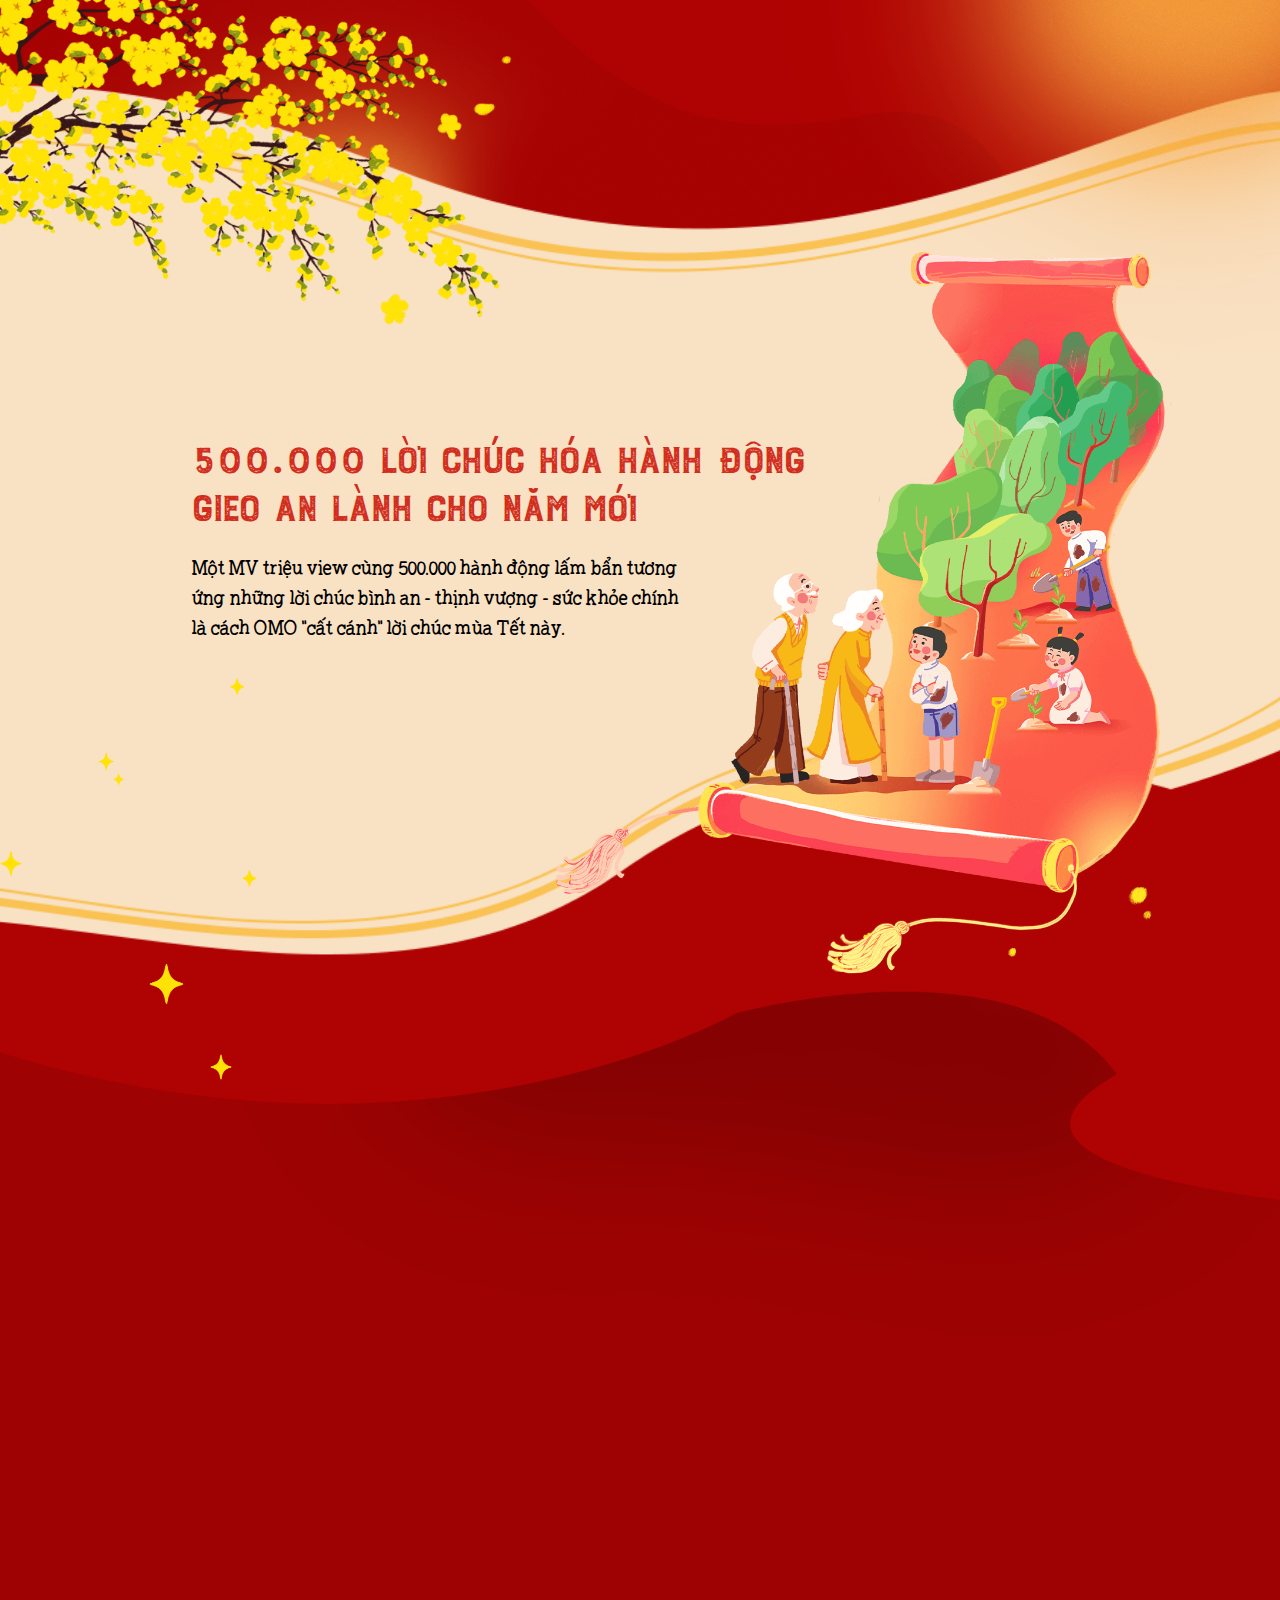
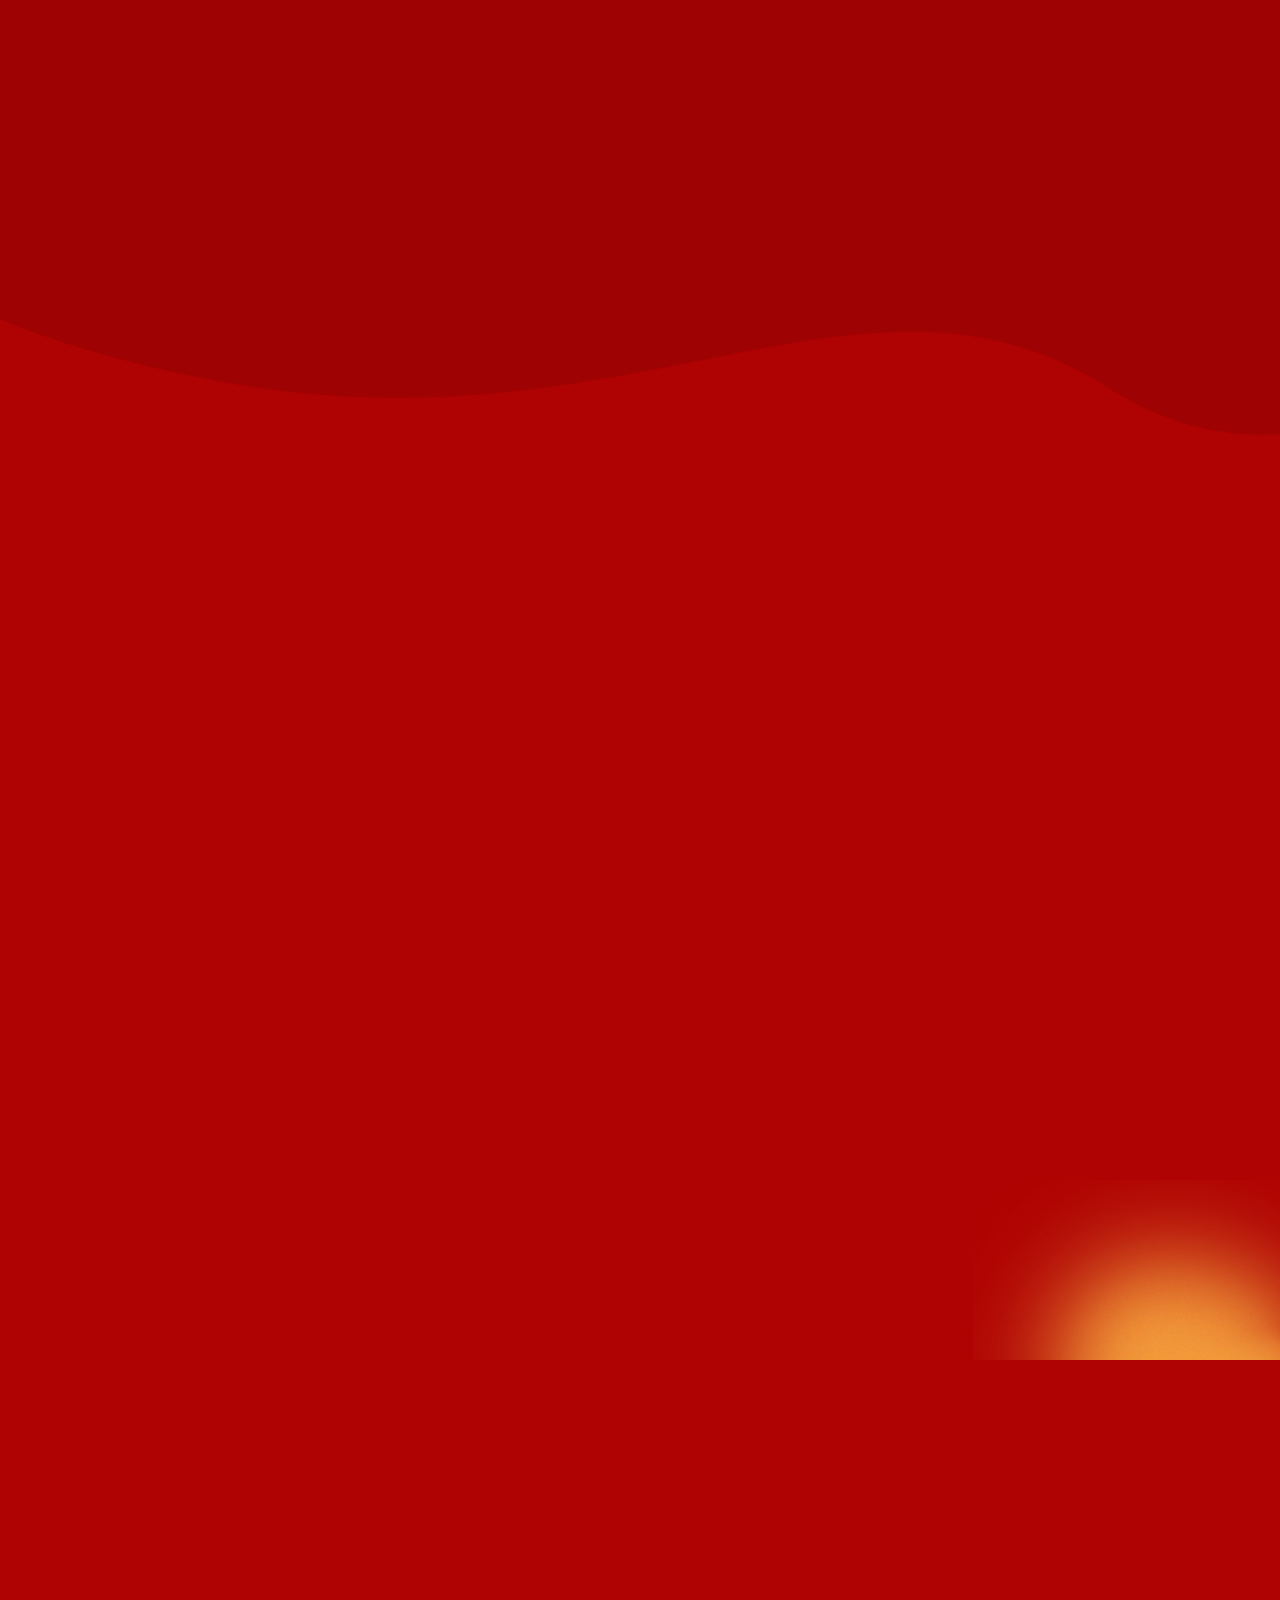
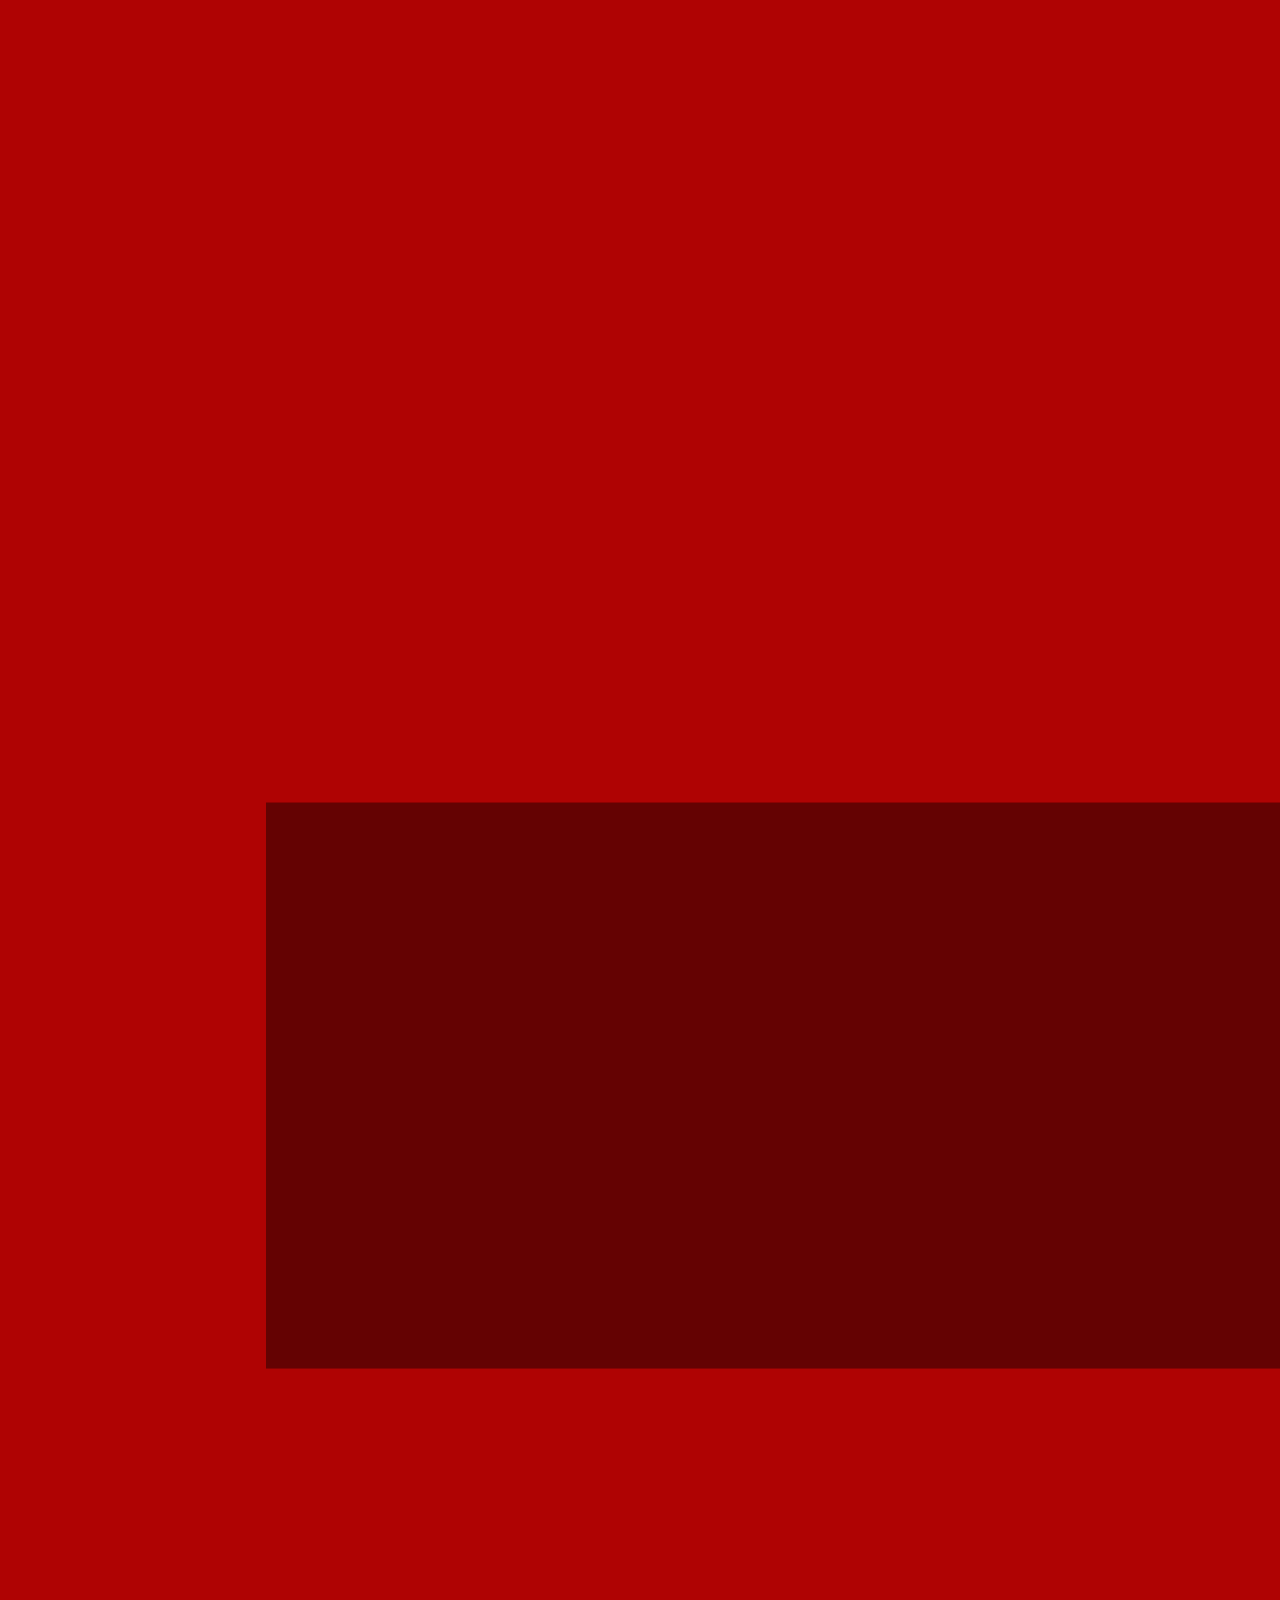
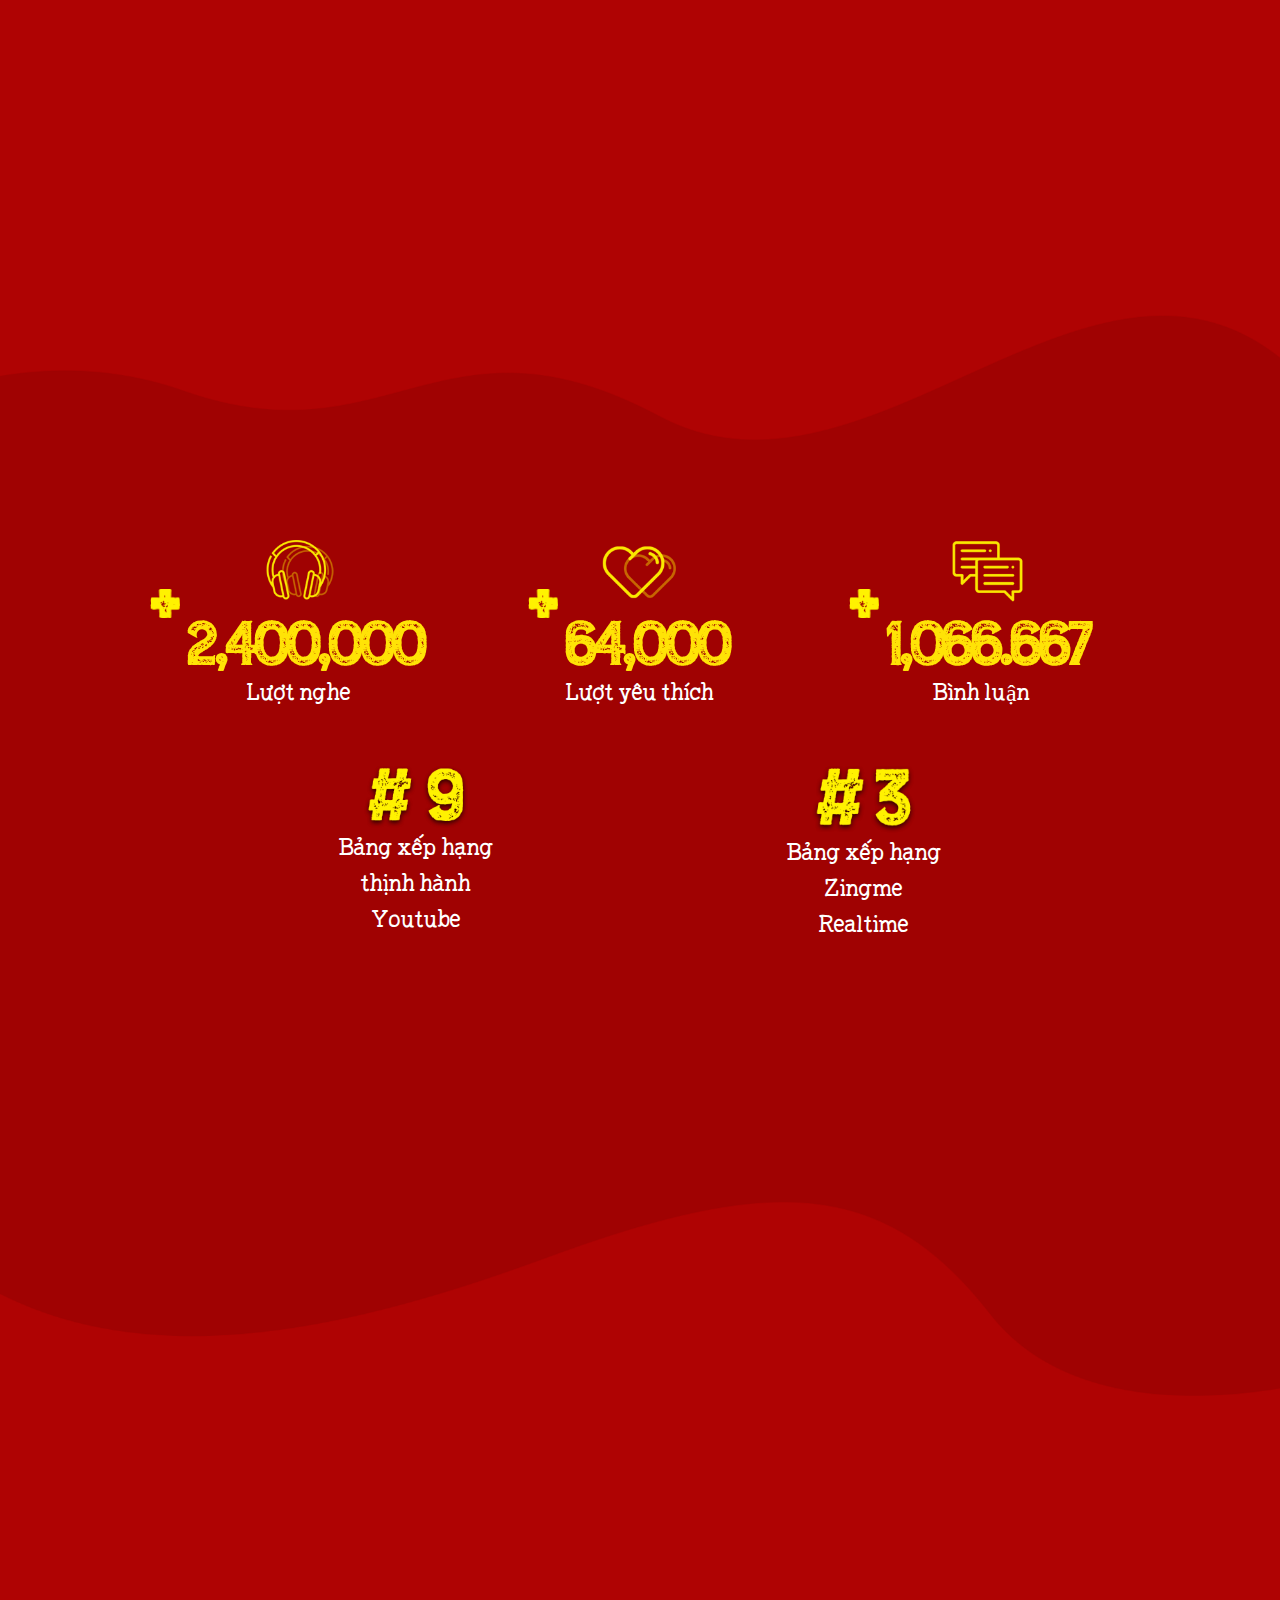
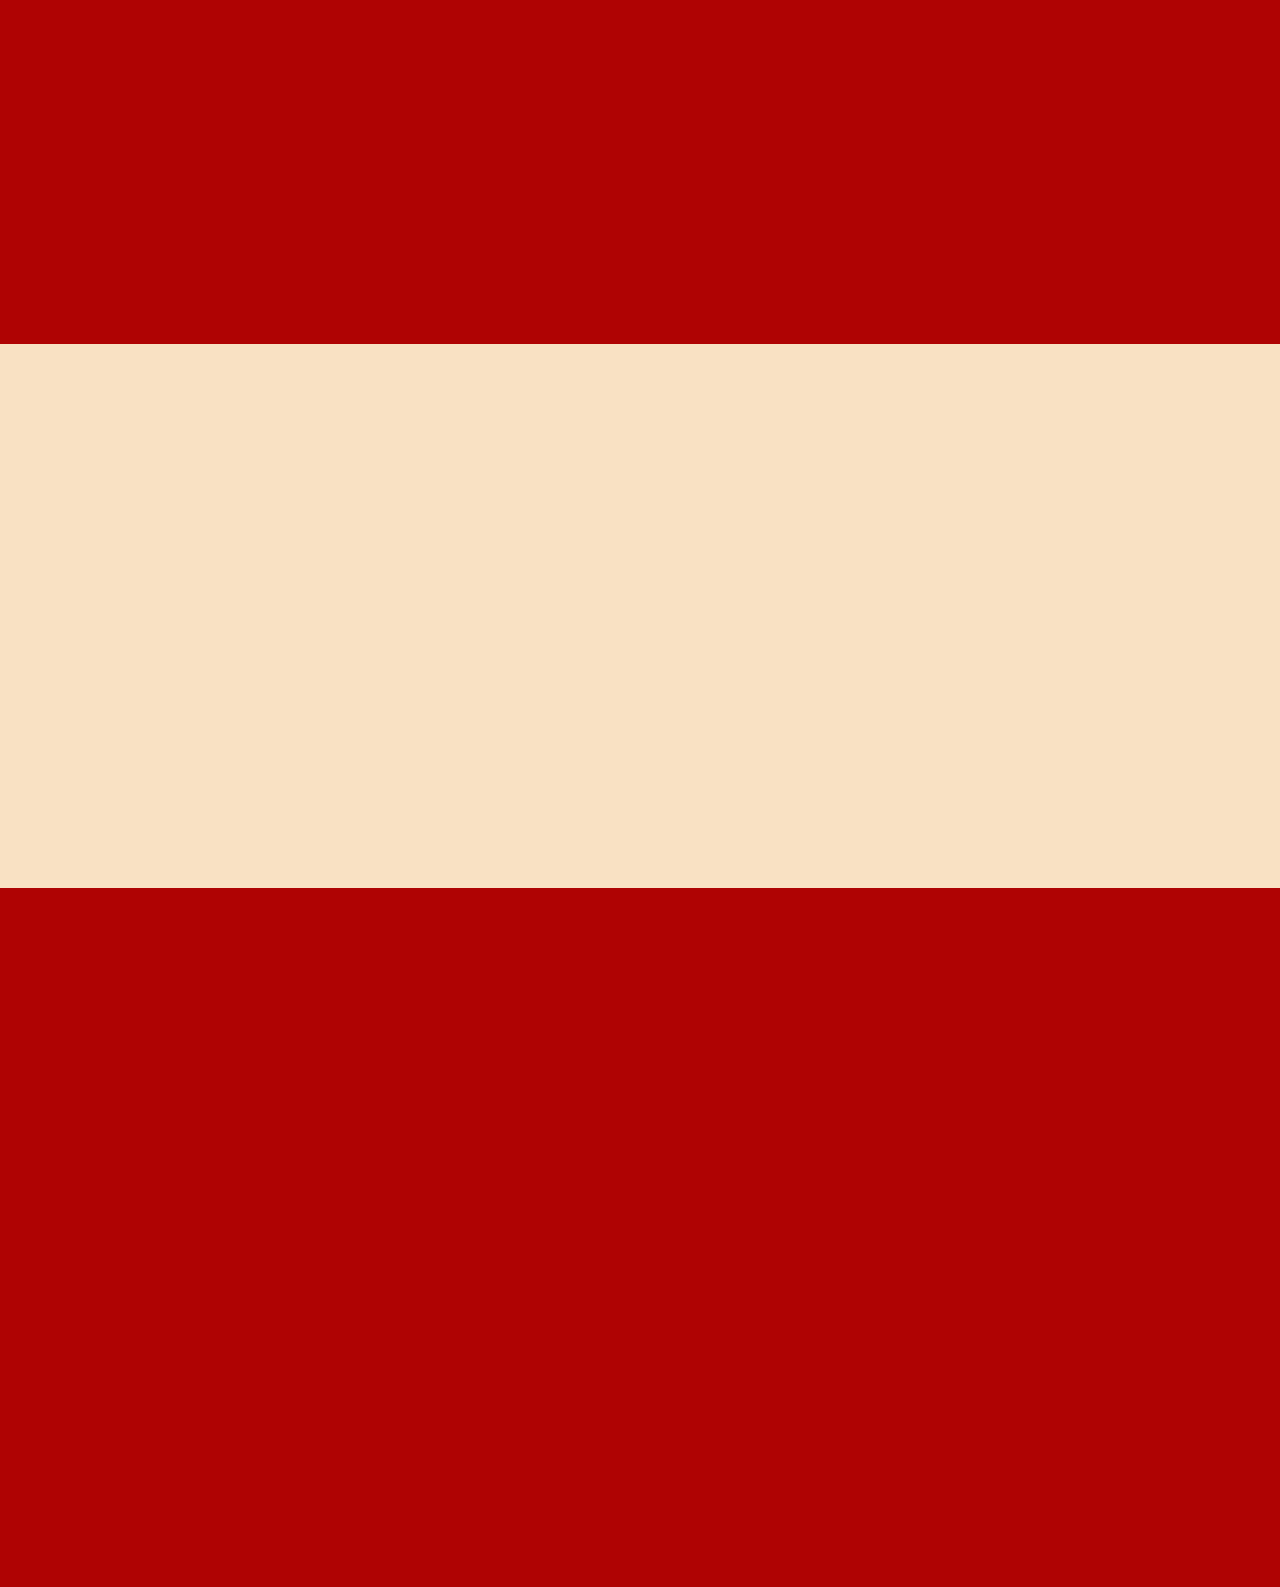
==== commit 0cc2ccdc: "UPDATE MAGIC SCROLL" ====
--- a/index.html
+++ b/index.html
@@ -12,6 +12,7 @@
     <meta name="keywords" content="500.000 lời chúc hóa hành động, gieo an lành cho năm mới">
     <title>500.000 lời chúc</title>
     
+    <link rel="stylesheet" href="assets/css/jquery.fancybox.min.css">
     <link rel="stylesheet" href="assets/css/main.css">
     <script src = "assets/js/jquery.js"></script>
     <script src = "assets/js/jquery-countto.js"></script>
@@ -24,8 +25,8 @@
 <body>
 <div class = "container scrollContent">
     <div class = "page-content">
-        <section class = "banner">
-            <div class = "icon icon1" style = "transform: translate(0px, 0px); opacity: 1;">
+        <section class = "banner" id = "banner">
+            <div class = "icon icon1">
                 <img src="assets/images/1.png" alt="Apricot Blossom">
             </div>
             <div class = "icon icon2">
@@ -42,11 +43,11 @@
             </div>
             <div class = "desktop-w desktop-sm">
                 <div class = "wrap">
-                    <div class = "bg" style = "opacity: 1;">
+                    <div class = "bg">
                         <img src="assets/images/5.png" alt="Banner background">
                     </div>
-                    <div class = "pic" style = "opacity: 1;">
-                        <div class = "pic-zoom" id = "pic-zoom" href = "assets/images/2.png" data-fancybox = "images" data-caption = "#1" style ="transform: translate(0px, 0px); opacity: 1;">
+                    <div class = "pic">
+                        <div class = "pic-zoom" id = "pic-zoom" href = "assets/images/2.png" data-fancybox = "images" data-caption = "#1">
                             <img src="assets/images/2.png" alt="banner picture">
                         </div>
                     </div>
@@ -214,7 +215,7 @@
                                     <h3 class = "title ibr">Khi “lời chúc hóa hành động”</h3>
                                     <p>Cổ vũ mọi người trao lời chúc kèm hành động, cụ thể là trồng rừng để tạo ra sự đổi thay tích cực cho cuộc sống, OMO triển khai chiến dịch “Lời chúc hóa hành động - Lấm bẩn mang điều hay” với nhiều hoạt động thú vị.</p>
                                 </div>
-                                <div class = "img" href = "assets/images/21.png" data-fancybox="images" data-caption="#2" style = "opacity: 1;">
+                                <div class = "img" href = "assets/images/21.png" data-fancybox="images" data-caption="#2">
                                     <img src="assets/images/21.png" alt="suboi-va-cau-nhoc">
                                 </div>
                             </div>
@@ -223,7 +224,7 @@
                                     <h3 class = "ibr">Khi “lời chúc hóa hành động”</h3>
                                     <p>Cổ vũ mọi người trao lời chúc kèm hành động, cụ thể là trồng rừng để tạo ra sự đổi thay tích cực cho cuộc sống, OMO triển khai chiến dịch “Lời chúc hóa hành động - Lấm bẩn mang điều hay” với nhiều hoạt động thú vị.</p>
                                 </div>
-                                <div class = "img" href = "assets/images/22.png" data-fancybox="images" data-caption="#3" style = "opacity: 1;">
+                                <div class = "img" href = "assets/images/22.png" data-fancybox="images" data-caption="#3">
                                     <img src="assets/images/22.png" alt="suboi va rhymastic">
                                 </div>
                                 <div class = "text text2">
@@ -423,7 +424,7 @@
                             <p class = "celeb-name">- Quân A.P -</p>
                         </div>
                     </div>
-                    <div class = "block block1">
+                    <div class = "block block2">
                         <div class = "img">
                             <img src="assets/images/39.png" alt="Minh-Du">
                         </div>
@@ -432,7 +433,7 @@
                             <p class = "celeb-name">- Minh Dự -</p>
                         </div>
                     </div>
-                    <div class = "block block1">
+                    <div class = "block block3">
                         <div class = "img">
                             <img src="assets/images/40.png" alt="Chi-ca-no">
                         </div>
@@ -479,11 +480,12 @@
     var player;
     function onYouTubeIframeAPIReady() {
         player = new YT.Player('player', {
-            height: '390',
-            width: '640',
-            videoId: 'M7lc1UVf-VE',
+            height: '600px',
+            width: '100%',
+            videoId: '6AvpUbnDbv0',
             playerVars: {
-            'playsinline': 1
+            'playsinline': 1,
+            'autoplay': 0
             },
             events: {
             'onReady': onPlayerReady,
@@ -503,7 +505,6 @@
     var done = false;
     function onPlayerStateChange(event) {
         if (event.data == YT.PlayerState.PLAYING && !done) {
-            setTimeout(stopVideo, 6000);
             $('.cover').hide();
             done = true;
         }
@@ -521,21 +522,6 @@
         player.playVideo();
         $('.cover').hide();
     });
-    //Scroll Magic
-
-    //Init Scroll magic
-    var scrollController = new ScrollMagic.Controller;
-
-    new ScrollMagic.Scene({
-									triggerElement: "#section1",
-									triggerHook: 0.9, // show, when scrolled 10% into view
-									duration: "80%", // hide 10% before exiting view (80% + 10% from bottom)
-									offset: 50 // move trigger to center of element
-								})
-								.setClassToggle("#reveal", "visible") // add class to reveal
-								.addIndicators() // add indicators (requires plugin)
-								.addTo(scrollController);
-
 </script>
 </body>
 </html>--- a/assets/css/main.css
+++ b/assets/css/main.css
@@ -16,2291 +16,1629 @@
   border: 0;
   font-size: 100%;
   font: inherit;
-  vertical-align: baseline;
-}
+  vertical-align: baseline; }
 
 /* HTML5 display-role reset for older browsers */
 article, aside, details, figcaption, figure,
 footer, header, hgroup, menu, nav, section {
-  display: block;
-}
+  display: block; }
 
 body {
-  line-height: 1;
-}
+  line-height: 1; }
 
 ol, ul {
-  list-style: none;
-}
+  list-style: none; }
 
 blockquote, q {
-  quotes: none;
-}
+  quotes: none; }
 
 blockquote:before, blockquote:after,
 q:before, q:after {
-  content: "";
-  content: none;
-}
+  content: '';
+  content: none; }
 
 table {
   border-collapse: collapse;
-  border-spacing: 0;
-}
-
-body.compensate-for-scrollbar {
-  overflow: hidden;
-}
-
-.fancybox-active {
-  height: auto;
-}
-
-.fancybox-is-hidden {
-  left: -9999px;
-  margin: 0;
-  position: absolute !important;
-  top: -9999px;
-  visibility: hidden;
-}
-
-.fancybox-container {
-  -webkit-backface-visibility: hidden;
-  height: 100%;
-  left: 0;
-  outline: none;
-  position: fixed;
-  -webkit-tap-highlight-color: transparent;
-  top: 0;
-  touch-action: manipulation;
-  transform: translateZ(0);
-  width: 100%;
-  z-index: 99992;
-}
-
-.fancybox-container * {
-  box-sizing: border-box;
-}
-
-.fancybox-bg, .fancybox-inner, .fancybox-outer, .fancybox-stage {
-  bottom: 0;
-  left: 0;
-  position: absolute;
-  right: 0;
-  top: 0;
-}
-
-.fancybox-outer {
-  -webkit-overflow-scrolling: touch;
-  overflow-y: auto;
-}
-
-.fancybox-bg {
-  background: #1e1e1e;
-  opacity: 0;
-  transition-duration: inherit;
-  transition-property: opacity;
-  transition-timing-function: cubic-bezier(0.47, 0, 0.74, 0.71);
-}
-
-.fancybox-is-open .fancybox-bg {
-  opacity: 0.9;
-  transition-timing-function: cubic-bezier(0.22, 0.61, 0.36, 1);
-}
-
-.fancybox-caption, .fancybox-infobar, .fancybox-navigation .fancybox-button, .fancybox-toolbar {
-  direction: ltr;
-  opacity: 0;
-  position: absolute;
-  transition: opacity 0.25s ease, visibility 0s ease 0.25s;
-  visibility: hidden;
-  z-index: 99997;
-}
-
-.fancybox-show-caption .fancybox-caption, .fancybox-show-infobar .fancybox-infobar, .fancybox-show-nav .fancybox-navigation .fancybox-button, .fancybox-show-toolbar .fancybox-toolbar {
-  opacity: 1;
-  transition: opacity 0.25s ease 0s, visibility 0s ease 0s;
-  visibility: visible;
-}
-
-.fancybox-infobar {
-  color: #ccc;
-  font-size: 13px;
-  -webkit-font-smoothing: subpixel-antialiased;
-  height: 44px;
-  left: 0;
-  line-height: 44px;
-  min-width: 44px;
-  mix-blend-mode: difference;
-  padding: 0 10px;
-  pointer-events: none;
-  top: 0;
-  -webkit-touch-callout: none;
-  -webkit-user-select: none;
-  user-select: none;
-}
-
-.fancybox-toolbar {
-  right: 0;
-  top: 0;
-}
-
-.fancybox-stage {
-  direction: ltr;
-  overflow: visible;
-  transform: translateZ(0);
-  z-index: 99994;
-}
-
-.fancybox-is-open .fancybox-stage {
-  overflow: hidden;
-}
-
-.fancybox-slide {
-  -webkit-backface-visibility: hidden;
-  display: none;
-  height: 100%;
-  left: 0;
-  outline: none;
-  overflow: auto;
-  -webkit-overflow-scrolling: touch;
-  padding: 44px;
-  position: absolute;
-  text-align: center;
-  top: 0;
-  transition-property: transform, opacity;
-  white-space: normal;
-  width: 100%;
-  z-index: 99994;
-}
-
-.fancybox-slide:before {
-  content: "";
-  display: inline-block;
-  font-size: 0;
-  height: 100%;
-  vertical-align: middle;
-  width: 0;
-}
-
-.fancybox-is-sliding .fancybox-slide, .fancybox-slide--current, .fancybox-slide--next, .fancybox-slide--previous {
-  display: block;
-}
-
-.fancybox-slide--image {
-  overflow: hidden;
-  padding: 44px 0;
-}
-
-.fancybox-slide--image:before {
-  display: none;
-}
-
-.fancybox-slide--html {
-  padding: 6px;
-}
-
-.fancybox-content {
-  background: #fff;
-  display: inline-block;
-  margin: 0;
-  max-width: 100%;
-  overflow: auto;
-  -webkit-overflow-scrolling: touch;
-  padding: 44px;
-  position: relative;
-  text-align: left;
-  vertical-align: middle;
-}
-
-.fancybox-slide--image .fancybox-content {
-  animation-timing-function: cubic-bezier(0.5, 0, 0.14, 1);
-  -webkit-backface-visibility: hidden;
-  background: transparent;
-  background-repeat: no-repeat;
-  background-size: 100% 100%;
-  left: 0;
-  max-width: none;
-  overflow: visible;
-  padding: 0;
-  position: absolute;
-  top: 0;
-  transform-origin: top left;
-  transition-property: transform, opacity;
-  -webkit-user-select: none;
-  user-select: none;
-  z-index: 99995;
-}
-
-.fancybox-can-zoomOut .fancybox-content {
-  cursor: zoom-out;
-}
-
-.fancybox-can-zoomIn .fancybox-content {
-  cursor: zoom-in;
-}
-
-.fancybox-can-pan .fancybox-content, .fancybox-can-swipe .fancybox-content {
-  cursor: grab;
-}
-
-.fancybox-is-grabbing .fancybox-content {
-  cursor: grabbing;
-}
-
-.fancybox-container [data-selectable=true] {
-  cursor: text;
-}
-
-.fancybox-image, .fancybox-spaceball {
-  background: transparent;
-  border: 0;
-  height: 100%;
-  left: 0;
-  margin: 0;
-  max-height: none;
-  max-width: none;
-  padding: 0;
-  position: absolute;
-  top: 0;
-  -webkit-user-select: none;
-  user-select: none;
-  width: 100%;
-}
-
-.fancybox-spaceball {
-  z-index: 1;
-}
-
-.fancybox-slide--iframe .fancybox-content, .fancybox-slide--map .fancybox-content, .fancybox-slide--pdf .fancybox-content, .fancybox-slide--video .fancybox-content {
-  height: 100%;
-  overflow: visible;
-  padding: 0;
-  width: 100%;
-}
-
-.fancybox-slide--video .fancybox-content {
-  background: #000;
-}
-
-.fancybox-slide--map .fancybox-content {
-  background: #e5e3df;
-}
-
-.fancybox-slide--iframe .fancybox-content {
-  background: #fff;
-}
-
-.fancybox-iframe, .fancybox-video {
-  background: transparent;
-  border: 0;
-  display: block;
-  height: 100%;
-  margin: 0;
-  overflow: hidden;
-  padding: 0;
-  width: 100%;
-}
-
-.fancybox-iframe {
-  left: 0;
-  position: absolute;
-  top: 0;
-}
-
-.fancybox-error {
-  background: #fff;
-  cursor: default;
-  max-width: 400px;
-  padding: 40px;
-  width: 100%;
-}
-
-.fancybox-error p {
-  color: #444;
-  font-size: 16px;
-  line-height: 20px;
-  margin: 0;
-  padding: 0;
-}
-
-.fancybox-button {
-  background: rgba(30, 30, 30, 0.6);
-  border: 0;
-  border-radius: 0;
-  box-shadow: none;
-  cursor: pointer;
-  display: inline-block;
-  height: 44px;
-  margin: 0;
-  padding: 10px;
-  position: relative;
-  transition: color 0.2s;
-  vertical-align: top;
-  visibility: inherit;
-  width: 44px;
-}
-
-.fancybox-button, .fancybox-button:link, .fancybox-button:visited {
-  color: #ccc;
-}
-
-.fancybox-button:hover {
-  color: #fff;
-}
-
-.fancybox-button:focus {
-  outline: none;
-}
-
-.fancybox-button.fancybox-focus {
-  outline: 1px dotted;
-}
-
-.fancybox-button[disabled], .fancybox-button[disabled]:hover {
-  color: #888;
-  cursor: default;
-  outline: none;
-}
-
-.fancybox-button div {
-  height: 100%;
-}
-
-.fancybox-button svg {
-  display: block;
-  height: 100%;
-  overflow: visible;
-  position: relative;
-  width: 100%;
-}
-
-.fancybox-button svg path {
-  fill: currentColor;
-  stroke-width: 0;
-}
-
-.fancybox-button--fsenter svg:nth-child(2), .fancybox-button--fsexit svg:first-child, .fancybox-button--pause svg:first-child, .fancybox-button--play svg:nth-child(2) {
-  display: none;
-}
-
-.fancybox-progress {
-  background: #ff5268;
-  height: 2px;
-  left: 0;
-  position: absolute;
-  right: 0;
-  top: 0;
-  transform: scaleX(0);
-  transform-origin: 0;
-  transition-property: transform;
-  transition-timing-function: linear;
-  z-index: 99998;
-}
-
-.fancybox-close-small {
-  background: transparent;
-  border: 0;
-  border-radius: 0;
-  color: #ccc;
-  cursor: pointer;
-  opacity: 0.8;
-  padding: 8px;
-  position: absolute;
-  right: -12px;
-  top: -44px;
-  z-index: 401;
-}
-
-.fancybox-close-small:hover {
-  color: #fff;
-  opacity: 1;
-}
-
-.fancybox-slide--html .fancybox-close-small {
-  color: currentColor;
-  padding: 10px;
-  right: 0;
-  top: 0;
-}
-
-.fancybox-slide--image.fancybox-is-scaling .fancybox-content {
-  overflow: hidden;
-}
-
-.fancybox-is-scaling .fancybox-close-small, .fancybox-is-zoomable.fancybox-can-pan .fancybox-close-small {
-  display: none;
-}
-
-.fancybox-navigation .fancybox-button {
-  background-clip: content-box;
-  height: 100px;
-  opacity: 0;
-  position: absolute;
-  top: calc(50% - 50px);
-  width: 70px;
-}
-
-.fancybox-navigation .fancybox-button div {
-  padding: 7px;
-}
-
-.fancybox-navigation .fancybox-button--arrow_left {
-  left: 0;
-  left: env(safe-area-inset-left);
-  padding: 31px 26px 31px 6px;
-}
-
-.fancybox-navigation .fancybox-button--arrow_right {
-  padding: 31px 6px 31px 26px;
-  right: 0;
-  right: env(safe-area-inset-right);
-}
-
-.fancybox-caption {
-  background: linear-gradient(0deg, rgba(0, 0, 0, 0.85) 0, rgba(0, 0, 0, 0.3) 50%, rgba(0, 0, 0, 0.15) 65%, rgba(0, 0, 0, 0.075) 75.5%, rgba(0, 0, 0, 0.037) 82.85%, rgba(0, 0, 0, 0.019) 88%, transparent);
-  bottom: 0;
-  color: #eee;
-  font-size: 14px;
-  font-weight: 400;
-  left: 0;
-  line-height: 1.5;
-  padding: 75px 44px 25px;
-  pointer-events: none;
-  right: 0;
-  text-align: center;
-  z-index: 99996;
-}
-
-@supports (padding: max(0px)) {
-  .fancybox-caption {
-    padding: 75px max(44px, env(safe-area-inset-right)) max(25px, env(safe-area-inset-bottom)) max(44px, env(safe-area-inset-left));
-  }
-}
-.fancybox-caption--separate {
-  margin-top: -50px;
-}
-
-.fancybox-caption__body {
-  max-height: 50vh;
-  overflow: auto;
-  pointer-events: all;
-}
-
-.fancybox-caption a, .fancybox-caption a:link, .fancybox-caption a:visited {
-  color: #ccc;
-  text-decoration: none;
-}
-
-.fancybox-caption a:hover {
-  color: #fff;
-  text-decoration: underline;
-}
-
-.fancybox-loading {
-  animation: a 1s linear infinite;
-  background: transparent;
-  border: 4px solid #888;
-  border-bottom-color: #fff;
-  border-radius: 50%;
-  height: 50px;
-  left: 50%;
-  margin: -25px 0 0 -25px;
-  opacity: 0.7;
-  padding: 0;
-  position: absolute;
-  top: 50%;
-  width: 50px;
-  z-index: 99999;
-}
-
-@keyframes a {
-  to {
-    transform: rotate(1turn);
-  }
-}
-.fancybox-animated {
-  transition-timing-function: cubic-bezier(0, 0, 0.25, 1);
-}
-
-.fancybox-fx-slide.fancybox-slide--previous {
-  opacity: 0;
-  transform: translate3d(-100%, 0, 0);
-}
-
-.fancybox-fx-slide.fancybox-slide--next {
-  opacity: 0;
-  transform: translate3d(100%, 0, 0);
-}
-
-.fancybox-fx-slide.fancybox-slide--current {
-  opacity: 1;
-  transform: translateZ(0);
-}
-
-.fancybox-fx-fade.fancybox-slide--next, .fancybox-fx-fade.fancybox-slide--previous {
-  opacity: 0;
-  transition-timing-function: cubic-bezier(0.19, 1, 0.22, 1);
-}
-
-.fancybox-fx-fade.fancybox-slide--current {
-  opacity: 1;
-}
-
-.fancybox-fx-zoom-in-out.fancybox-slide--previous {
-  opacity: 0;
-  transform: scale3d(1.5, 1.5, 1.5);
-}
-
-.fancybox-fx-zoom-in-out.fancybox-slide--next {
-  opacity: 0;
-  transform: scale3d(0.5, 0.5, 0.5);
-}
-
-.fancybox-fx-zoom-in-out.fancybox-slide--current {
-  opacity: 1;
-  transform: scaleX(1);
-}
-
-.fancybox-fx-rotate.fancybox-slide--previous {
-  opacity: 0;
-  transform: rotate(-1turn);
-}
-
-.fancybox-fx-rotate.fancybox-slide--next {
-  opacity: 0;
-  transform: rotate(1turn);
-}
-
-.fancybox-fx-rotate.fancybox-slide--current {
-  opacity: 1;
-  transform: rotate(0deg);
-}
-
-.fancybox-fx-circular.fancybox-slide--previous {
-  opacity: 0;
-  transform: scale3d(0, 0, 0) translate3d(-100%, 0, 0);
-}
-
-.fancybox-fx-circular.fancybox-slide--next {
-  opacity: 0;
-  transform: scale3d(0, 0, 0) translate3d(100%, 0, 0);
-}
-
-.fancybox-fx-circular.fancybox-slide--current {
-  opacity: 1;
-  transform: scaleX(1) translateZ(0);
-}
-
-.fancybox-fx-tube.fancybox-slide--previous {
-  transform: translate3d(-100%, 0, 0) scale(0.1) skew(-10deg);
-}
-
-.fancybox-fx-tube.fancybox-slide--next {
-  transform: translate3d(100%, 0, 0) scale(0.1) skew(10deg);
-}
-
-.fancybox-fx-tube.fancybox-slide--current {
-  transform: translateZ(0) scale(1);
-}
-
-@media (max-height: 576px) {
-  .fancybox-slide {
-    padding-left: 6px;
-    padding-right: 6px;
-  }
-
-  .fancybox-slide--image {
-    padding: 6px 0;
-  }
-
-  .fancybox-close-small {
-    right: -6px;
-  }
-
-  .fancybox-slide--image .fancybox-close-small {
-    background: #4e4e4e;
-    color: #f2f4f6;
-    height: 36px;
-    opacity: 1;
-    padding: 6px;
-    right: 0;
-    top: 0;
-    width: 36px;
-  }
-
-  .fancybox-caption {
-    padding-left: 12px;
-    padding-right: 12px;
-  }
-
-  @supports (padding: max(0px)) {
-    .fancybox-caption {
-      padding-left: max(12px, env(safe-area-inset-left));
-      padding-right: max(12px, env(safe-area-inset-right));
-    }
-  }
-}
-.fancybox-share {
-  background: #f4f4f4;
-  border-radius: 3px;
-  max-width: 90%;
-  padding: 30px;
-  text-align: center;
-}
-
-.fancybox-share h1 {
-  color: #222;
-  font-size: 35px;
-  font-weight: 700;
-  margin: 0 0 20px;
-}
-
-.fancybox-share p {
-  margin: 0;
-  padding: 0;
-}
-
-.fancybox-share__button {
-  border: 0;
-  border-radius: 3px;
-  display: inline-block;
-  font-size: 14px;
-  font-weight: 700;
-  line-height: 40px;
-  margin: 0 5px 10px;
-  min-width: 130px;
-  padding: 0 15px;
-  text-decoration: none;
-  transition: all 0.2s;
-  -webkit-user-select: none;
-  user-select: none;
-  white-space: nowrap;
-}
-
-.fancybox-share__button:link, .fancybox-share__button:visited {
-  color: #fff;
-}
-
-.fancybox-share__button:hover {
-  text-decoration: none;
-}
-
-.fancybox-share__button--fb {
-  background: #3b5998;
-}
-
-.fancybox-share__button--fb:hover {
-  background: #344e86;
-}
-
-.fancybox-share__button--pt {
-  background: #bd081d;
-}
-
-.fancybox-share__button--pt:hover {
-  background: #aa0719;
-}
-
-.fancybox-share__button--tw {
-  background: #1da1f2;
-}
-
-.fancybox-share__button--tw:hover {
-  background: #0d95e8;
-}
-
-.fancybox-share__button svg {
-  height: 25px;
-  margin-right: 7px;
-  position: relative;
-  top: -1px;
-  vertical-align: middle;
-  width: 25px;
-}
-
-.fancybox-share__button svg path {
-  fill: #fff;
-}
-
-.fancybox-share__input {
-  background: transparent;
-  border: 0;
-  border-bottom: 1px solid #d7d7d7;
-  border-radius: 0;
-  color: #5d5b5b;
-  font-size: 14px;
-  margin: 10px 0 0;
-  outline: none;
-  padding: 10px 15px;
-  width: 100%;
-}
-
-.fancybox-thumbs {
-  background: #ddd;
-  bottom: 0;
-  display: none;
-  margin: 0;
-  -webkit-overflow-scrolling: touch;
-  -ms-overflow-style: -ms-autohiding-scrollbar;
-  padding: 2px 2px 4px;
-  position: absolute;
-  right: 0;
-  -webkit-tap-highlight-color: rgba(0, 0, 0, 0);
-  top: 0;
-  width: 212px;
-  z-index: 99995;
-}
-
-.fancybox-thumbs-x {
-  overflow-x: auto;
-  overflow-y: hidden;
-}
-
-.fancybox-show-thumbs .fancybox-thumbs {
-  display: block;
-}
-
-.fancybox-show-thumbs .fancybox-inner {
-  right: 212px;
-}
-
-.fancybox-thumbs__list {
-  font-size: 0;
-  height: 100%;
-  list-style: none;
-  margin: 0;
-  overflow-x: hidden;
-  overflow-y: auto;
-  padding: 0;
-  position: absolute;
-  position: relative;
-  white-space: nowrap;
-  width: 100%;
-}
-
-.fancybox-thumbs-x .fancybox-thumbs__list {
-  overflow: hidden;
-}
-
-.fancybox-thumbs-y .fancybox-thumbs__list::-webkit-scrollbar {
-  width: 7px;
-}
-
-.fancybox-thumbs-y .fancybox-thumbs__list::-webkit-scrollbar-track {
-  background: #fff;
-  border-radius: 10px;
-  box-shadow: inset 0 0 6px rgba(0, 0, 0, 0.3);
-}
-
-.fancybox-thumbs-y .fancybox-thumbs__list::-webkit-scrollbar-thumb {
-  background: #2a2a2a;
-  border-radius: 10px;
-}
-
-.fancybox-thumbs__list a {
-  -webkit-backface-visibility: hidden;
-  backface-visibility: hidden;
-  background-color: rgba(0, 0, 0, 0.1);
-  background-position: 50%;
-  background-repeat: no-repeat;
-  background-size: cover;
-  cursor: pointer;
-  float: left;
-  height: 75px;
-  margin: 2px;
-  max-height: calc(100% - 8px);
-  max-width: calc(50% - 4px);
-  outline: none;
-  overflow: hidden;
-  padding: 0;
-  position: relative;
-  -webkit-tap-highlight-color: transparent;
-  width: 100px;
-}
-
-.fancybox-thumbs__list a:before {
-  border: 6px solid #ff5268;
-  bottom: 0;
-  content: "";
-  left: 0;
-  opacity: 0;
-  position: absolute;
-  right: 0;
-  top: 0;
-  transition: all 0.2s cubic-bezier(0.25, 0.46, 0.45, 0.94);
-  z-index: 99991;
-}
-
-.fancybox-thumbs__list a:focus:before {
-  opacity: 0.5;
-}
-
-.fancybox-thumbs__list a.fancybox-thumbs-active:before {
-  opacity: 1;
-}
-
-@media (max-width: 576px) {
-  .fancybox-thumbs {
-    width: 110px;
-  }
-
-  .fancybox-show-thumbs .fancybox-inner {
-    right: 110px;
-  }
-
-  .fancybox-thumbs__list a {
-    max-width: calc(100% - 10px);
-  }
-}
+  border-spacing: 0; }
+
 @font-face {
-  font-family: "UTM";
+  font-family: 'UTM';
   src: url("../fonts/UTMFlavour.woff2") format("woff2"), url("../fonts/UTMFlavour.woff") format("woff"), url("../fonts/UTMFlavour.ttf") format("truetype");
   font-weight: normal;
   font-style: normal;
-  font-display: swap;
-}
+  font-display: swap; }
+
 @font-face {
-  font-family: "SVN-Sarifa";
+  font-family: 'SVN-Sarifa';
   src: url("../fonts/SVN-Sarifa.woff2") format("woff2"), url("../fonts/SVN-Sarifa.woff") format("woff"), url("../fonts/SVN-Sarifa.ttf") format("truetype");
   font-weight: normal;
   font-style: normal;
-  font-display: swap;
-}
+  font-display: swap; }
+
 @font-face {
-  font-family: "iCielBC Burford Rustic";
+  font-family: 'iCielBC Burford Rustic';
   src: url("../fonts/iCielBCBurfordRustic-Light.woff2") format("woff2"), url("../fonts/iCielBCBurfordRustic-Light.woff") format("woff"), url("../fonts/iCielBCBurfordRustic-Light.ttf") format("truetype");
   font-weight: 300;
   font-style: normal;
-  font-display: swap;
-}
+  font-display: swap; }
+
 img {
   display: block;
   width: 100%;
   transition: all ease 0.5s;
   -webkit-transition: all ease 0.5s;
   -moz-transition: all ease 0.5s;
-  -o-transition: all ease 0.5s;
-}
+  -o-transition: all ease 0.5s; }
 
 .utm {
-  font-family: UTM;
-}
+  font-family: UTM; }
 
 .svn {
-  font-family: SVN-Sarifa;
-}
+  font-family: SVN-Sarifa; }
 
 .ibr {
-  font-family: iCielBC Burford Rustic;
-}
+  font-family: iCielBC Burford Rustic; }
 
 .desktop-w {
   width: 100%;
   max-width: 1920px;
-  margin: 0 auto;
-}
+  margin: 0 auto; }
 
 .desktop-sm {
   width: 70%;
-  max-width: 1100px;
-}
-@media (max-width: 1023px) {
-  .desktop-sm {
-    width: 100%;
-    padding: 0 20px;
-  }
-}
+  max-width: 1100px; }
+  @media (max-width: 1023px) {
+    .desktop-sm {
+      width: 100%;
+      padding: 0 20px; } }
 
 .desktop-md {
   width: 80%;
-  max-width: 1500px;
-}
-@media (max-width: 1023px) {
-  .desktop-md {
-    width: 100%;
-    padding: 0 20px;
-  }
-}
+  max-width: 1500px; }
+  @media (max-width: 1023px) {
+    .desktop-md {
+      width: 100%;
+      padding: 0 20px; } }
 
 #reveal {
   opacity: 0;
+  -webkit-transform: scale(0.9);
+  -ms-transform: scale(0.9);
   transform: scale(0.9);
-  transition: all 1s ease-in-out;
-}
+  -webkit-transition: all 1s ease-in-out;
+  -o-transition: all 1s ease-in-out;
+  transition: all 1s ease-in-out; }
 
 .visible {
   opacity: 1;
-  transform: none;
-}
+  -webkit-transform: none;
+  -ms-transform: none;
+  transform: none; }
 
 * {
-  box-sizing: border-box;
-}
+  -webkit-box-sizing: border-box;
+  box-sizing: border-box; }
 
 .isMobile {
-  display: none;
-}
-@media (max-width: 1023px) {
-  .isMobile {
-    display: block;
-  }
-}
+  display: none; }
+  @media (max-width: 1023px) {
+    .isMobile {
+      display: block; } }
 
 .isPC {
-  display: block;
-}
-@media (max-width: 1023px) {
-  .isPC {
-    display: none;
-  }
-}
+  display: block; }
+  @media (max-width: 1023px) {
+    .isPC {
+      display: none; } }
 
 body {
   background-color: #af0303;
   line-height: 1.5;
-  font-family: "SVN-Sarifa";
+  font-family: 'SVN-Sarifa';
   font-weight: normal;
   color: white;
-  font-size: 16px;
-}
+  font-size: 16px; }
+
+@-webkit-keyframes opacity {
+  0% {
+    opacity: 0; }
+  50% {
+    opacity: 1; }
+  100% {
+    opacity: 0; } }
 
 @keyframes opacity {
   0% {
-    opacity: 0;
-  }
+    opacity: 0; }
   50% {
-    opacity: 1;
-  }
+    opacity: 1; }
   100% {
-    opacity: 0;
-  }
-}
+    opacity: 0; } }
+
+@-webkit-keyframes balloon {
+  0% {
+    -webkit-transform: translateY(10px);
+    transform: translateY(10px); }
+  50% {
+    -webkit-transform: translateY(-10px);
+    transform: translateY(-10px); }
+  100% {
+    -webkit-transform: translateY(10px);
+    transform: translateY(10px); } }
+
 @keyframes balloon {
   0% {
-    transform: translateY(10px);
-  }
+    -webkit-transform: translateY(10px);
+    transform: translateY(10px); }
   50% {
-    transform: translateY(-10px);
-  }
+    -webkit-transform: translateY(-10px);
+    transform: translateY(-10px); }
   100% {
-    transform: translateY(10px);
-  }
-}
+    -webkit-transform: translateY(10px);
+    transform: translateY(10px); } }
+
+@-webkit-keyframes inAndOut {
+  0% {
+    -webkit-transform: scale(0.9);
+    transform: scale(0.9); }
+  50% {
+    -webkit-transform: scale(1.2);
+    transform: scale(1.2); }
+  100% {
+    -webkit-transform: scale(0.9);
+    transform: scale(0.9); } }
+
 @keyframes inAndOut {
   0% {
-    transform: scale(0.9);
-  }
+    -webkit-transform: scale(0.9);
+    transform: scale(0.9); }
   50% {
-    transform: scale(1.2);
-  }
+    -webkit-transform: scale(1.2);
+    transform: scale(1.2); }
   100% {
-    transform: scale(0.9);
-  }
-}
+    -webkit-transform: scale(0.9);
+    transform: scale(0.9); } }
+
 section.banner {
   position: relative;
-  height: 100vh;
+  min-height: 120vh;
+  display: -webkit-box;
+  display: -ms-flexbox;
   display: flex;
+  -webkit-box-pack: center;
+  -ms-flex-pack: center;
   justify-content: center;
+  -webkit-box-align: center;
+  -ms-flex-align: center;
   align-items: center;
   margin-bottom: 10%;
-  overflow-x: hidden;
-}
-@media (max-width: 1023px) {
-  section.banner {
-    margin-bottom: 0;
-  }
-}
-section.banner .icon {
-  position: absolute;
-}
-section.banner .icon.icon1 {
-  width: 30%;
-  top: 0;
-  left: 0;
-}
-@media (max-width: 1365px) {
-  section.banner .icon.icon1 {
-    width: 40%;
-  }
-}
-section.banner .icon.icon2 {
-  top: 0;
-  right: 0;
-  width: 40%;
-}
-section.banner .icon.icon3 {
-  width: 25%;
-  right: 10%;
-  bottom: 10%;
-  z-index: 1;
-}
-section.banner .icon.icon4 {
-  width: 20%;
-  left: 0%;
-  bottom: 0%;
-  z-index: 1;
-}
-section.banner .icon.icon4 img {
-  animation: opacity ease infinite 3s;
-}
-section.banner .background2 {
-  position: absolute;
-  z-index: -2;
-  top: 0;
-  left: 0;
-  width: 80%;
-}
-section.banner .wrap {
-  position: relative;
-}
-section.banner .wrap .bg {
-  position: absolute;
-  top: 50%;
-  left: 40%;
-  transform: translate(-50%, -50%);
-  -ms-transform: translate(-50%, -50%);
-  -o-transform: translate(-50%, -50%);
-  width: 115%;
-  z-index: -1;
-}
-@media (max-width: 1365px) {
-  section.banner .wrap .bg {
-    width: 200%;
-  }
-}
-@media (max-width: 1023px) {
-  section.banner .wrap .bg {
-    width: 250%;
-  }
-}
-section.banner .wrap .pic {
-  position: absolute;
-  top: 85%;
-  right: 0%;
-  transform: translate(15%, -50%);
-  width: 70%;
-  z-index: 2;
-  transition: all ease-in-out 0.3s;
-}
-section.banner .wrap .pic:hover {
-  width: 72%;
-  transition: all ease-in-out 0.3s;
-}
-section.banner .wrap .text {
-  width: 70%;
-}
-@media (max-width: 1023px) {
-  section.banner .wrap .text {
-    width: 85%;
-  }
-}
-section.banner .wrap .text .text-title {
-  color: #d22e1e;
-  font-size: 3.75em;
-  line-height: 1;
-  margin: 0;
-}
-@media (max-width: 1600px) {
-  section.banner .wrap .text .text-title {
-    font-size: 3em;
-  }
-}
-@media (max-width: 1365px) {
-  section.banner .wrap .text .text-title {
-    padding-right: 10px;
-  }
-}
-@media (max-width: 1023px) {
-  section.banner .wrap .text .text-title {
-    font-size: 1.6em;
-  }
-}
-section.banner .wrap .text .text-content {
-  color: black;
-  font-size: 1.25em;
-  padding-right: 20%;
-  margin-top: 3%;
-}
-@media (max-width: 1023px) {
-  section.banner .wrap .text .text-content {
-    font-size: 1em;
-  }
-}
+  overflow: hidden; }
+  @media (max-width: 1023px) {
+    section.banner {
+      margin-bottom: 0; } }
+  section.banner .icon {
+    position: absolute; }
+    section.banner .icon.icon1 {
+      width: 30%;
+      top: 0;
+      left: 0;
+      opacity: 0;
+      -webkit-transform: translateX(-200px);
+      -ms-transform: translateX(-200px);
+      transform: translateX(-200px);
+      -webkit-transition: all ease 1s;
+      -o-transition: all ease 1s;
+      transition: all ease 1s;
+      -webkit-transition-delay: 0.5s;
+      -o-transition-delay: 0.5s;
+      transition-delay: 0.5s; }
+      section.banner .icon.icon1.animate {
+        opacity: 1;
+        -webkit-transform: translateX(0px);
+        -ms-transform: translateX(0px);
+        transform: translateX(0px); }
+      @media (max-width: 1365px) {
+        section.banner .icon.icon1 {
+          width: 40%; } }
+    section.banner .icon.icon2 {
+      top: 0;
+      right: 0;
+      width: 40%; }
+    section.banner .icon.icon3 {
+      width: 25%;
+      right: 10%;
+      bottom: 10%;
+      z-index: 1; }
+    section.banner .icon.icon4 {
+      width: 20%;
+      left: 0%;
+      bottom: 0%;
+      z-index: 1;
+      opacity: 0;
+      -webkit-transition: all ease 1s;
+      -o-transition: all ease 1s;
+      transition: all ease 1s; }
+      section.banner .icon.icon4.animate {
+        opacity: 1; }
+      section.banner .icon.icon4 img {
+        -webkit-animation: opacity ease infinite 3s;
+        animation: opacity ease infinite 3s; }
+  section.banner .background2 {
+    position: absolute;
+    z-index: -2;
+    top: 0;
+    left: 0;
+    width: 80%; }
+  section.banner .wrap {
+    position: relative;
+    top: 300px;
+    opacity: 0;
+    -webkit-transition: all ease 0.5s;
+    -o-transition: all ease 0.5s;
+    transition: all ease 0.5s; }
+    section.banner .wrap.animate {
+      opacity: 1;
+      top: 0; }
+    section.banner .wrap .bg {
+      position: absolute;
+      top: 50%;
+      left: 40%;
+      -webkit-transform: translate(-50%, -50%);
+      -ms-transform: translate(-50%, -50%);
+      transform: translate(-50%, -50%);
+      width: 115%;
+      z-index: -1; }
+      @media (max-width: 1365px) {
+        section.banner .wrap .bg {
+          width: 200%; } }
+      @media (max-width: 1023px) {
+        section.banner .wrap .bg {
+          width: 250%; } }
+    section.banner .wrap .pic {
+      position: absolute;
+      top: 85%;
+      right: 0%;
+      -webkit-transform: translate(15%, -50%);
+      -ms-transform: translate(15%, -50%);
+      transform: translate(15%, -50%);
+      width: 70%;
+      z-index: 2;
+      -webkit-transition: all ease-in-out 0.3s;
+      -o-transition: all ease-in-out 0.3s;
+      transition: all ease-in-out 0.3s; }
+      section.banner .wrap .pic:hover {
+        width: 72%;
+        -webkit-transition: all ease-in-out 0.3s;
+        -o-transition: all ease-in-out 0.3s;
+        transition: all ease-in-out 0.3s; }
+    section.banner .wrap .text {
+      width: 70%; }
+      @media (max-width: 1023px) {
+        section.banner .wrap .text {
+          width: 85%; } }
+      section.banner .wrap .text .text-title {
+        color: #d22e1e;
+        font-size: 3.75em;
+        line-height: 1;
+        margin: 0; }
+        @media (max-width: 1600px) {
+          section.banner .wrap .text .text-title {
+            font-size: 3em; } }
+        @media (max-width: 1365px) {
+          section.banner .wrap .text .text-title {
+            padding-right: 10px; } }
+        @media (max-width: 1023px) {
+          section.banner .wrap .text .text-title {
+            font-size: 1.6em; } }
+      section.banner .wrap .text .text-content {
+        color: black;
+        font-size: 1.25em;
+        padding-right: 20%;
+        margin-top: 3%; }
+        @media (max-width: 1023px) {
+          section.banner .wrap .text .text-content {
+            font-size: 1em; } }
+
 section.section1 {
-  position: relative;
-}
-section.section1 .wrap {
-  position: relative;
-}
-section.section1 .title {
-  color: #ffe306;
-  font-size: 2.625em;
-  line-height: 1;
-}
-@media (max-width: 1600px) {
+  position: relative; }
+  section.section1 .wrap {
+    position: relative; }
+    section.section1 .wrap h2 {
+      position: relative;
+      top: 100px;
+      opacity: 0;
+      -webkit-transition: all ease 1s;
+      -o-transition: all ease 1s;
+      transition: all ease 1s; }
+      section.section1 .wrap h2.animate {
+        top: 0;
+        opacity: 1; }
   section.section1 .title {
-    font-size: 2.5em;
-  }
-}
-@media (max-width: 1023px) {
-  section.section1 .title {
-    font-size: 1.8em;
-    text-align: center;
-    margin-bottom: 50px;
-  }
-}
-section.section1 .bg {
-  position: absolute;
-  z-index: -1;
-  top: 50%;
-  width: 100%;
-  transform: translate(0, -50%);
-  -webkit-transform: translate(0, -50%);
-  -ms-transform: translate(0, -50%);
-}
-section.section1 .wishList {
-  position: relative;
-}
-section.section1 .wishList .list-anchor {
-  position: absolute;
-  top: 50%;
-}
-section.section1 .wishList .list {
-  opacity: 1;
-  display: flex;
-  flex-wrap: wrap;
-  -ms-flex-wrap: wrap;
-  justify-content: space-between;
-  overflow: hidden;
-  padding: 4% 5% 4%;
-}
-@media (max-width: 767px) {
-  section.section1 .wishList .list {
-    overflow: unset;
-  }
-}
-section.section1 .wishList .list .item {
-  opacity: 1;
-  width: 25%;
-  animation: balloon 3s infinite ease 0.5s;
-  transition: all ease 0.3s;
-}
-@media (max-width: 1023px) {
-  section.section1 .wishList .list .item {
-    width: 50%;
-  }
-}
-section.section1 .wishList .list .item:nth-child(even) {
-  padding-top: 7%;
-  animation: balloon 3s infinite ease 0.3s;
-}
-section.section1 .wishList .list .item .img {
-  transform: scale(1.2);
-  -ms-transform: scale(1.2);
-}
-section.section1 .wishList .list .item .img img {
-  transition: all ease 0.5s;
-}
-section.section1 .wishList .list .item .img img:hover {
-  transform: scale(1.1);
-  transition: all ease 0.5s;
-}
-section.section1 .content {
-  font-size: 1.25em;
-  display: flex;
-  flex-wrap: wrap;
-  justify-content: space-between;
-}
-@media (max-width: 1023px) {
+    color: #ffe306;
+    font-size: 2.625em;
+    line-height: 1; }
+    @media (max-width: 1600px) {
+      section.section1 .title {
+        font-size: 2.5em; } }
+    @media (max-width: 1023px) {
+      section.section1 .title {
+        font-size: 1.8em;
+        text-align: center;
+        margin-bottom: 50px; } }
+  section.section1 .bg {
+    position: absolute;
+    z-index: -1;
+    top: 50%;
+    width: 100%;
+    transform: translate(0, -50%);
+    -webkit-transform: translate(0, -50%);
+    -ms-transform: translate(0, -50%); }
+  section.section1 .wishList {
+    position: relative; }
+    section.section1 .wishList .list-anchor {
+      position: absolute;
+      top: 50%; }
+    section.section1 .wishList .list {
+      opacity: 0;
+      -webkit-transform: translateY(100px);
+      -ms-transform: translateY(100px);
+      transform: translateY(100px);
+      -webkit-transition: all ease 0.5s;
+      -o-transition: all ease 0.5s;
+      transition: all ease 0.5s;
+      display: -webkit-box;
+      display: -ms-flexbox;
+      display: flex;
+      flex-wrap: wrap;
+      -ms-flex-wrap: wrap;
+      -webkit-box-pack: justify;
+      -ms-flex-pack: justify;
+      justify-content: space-between;
+      overflow: hidden;
+      padding: 4% 5% 4%; }
+      section.section1 .wishList .list.animate {
+        opacity: 1;
+        -webkit-transform: translateY(0);
+        -ms-transform: translateY(0);
+        transform: translateY(0); }
+      @media (max-width: 767px) {
+        section.section1 .wishList .list {
+          overflow: unset; } }
+      section.section1 .wishList .list .item {
+        opacity: 1;
+        width: 25%;
+        -webkit-animation: balloon 3s infinite ease 0.5s;
+        animation: balloon 3s infinite ease 0.5s;
+        -webkit-transition: all ease 0.3s;
+        -o-transition: all ease 0.3s;
+        transition: all ease 0.3s; }
+        @media (max-width: 1023px) {
+          section.section1 .wishList .list .item {
+            width: 50%; } }
+        section.section1 .wishList .list .item:nth-child(even) {
+          padding-top: 7%;
+          -webkit-animation: balloon 3s infinite ease 0.3s;
+          animation: balloon 3s infinite ease 0.3s; }
+        section.section1 .wishList .list .item .img {
+          -webkit-transform: scale(1.2);
+          transform: scale(1.2);
+          -ms-transform: scale(1.2); }
+          section.section1 .wishList .list .item .img img {
+            -webkit-transition: all ease 0.5s;
+            -o-transition: all ease 0.5s;
+            transition: all ease 0.5s; }
+            section.section1 .wishList .list .item .img img:hover {
+              -webkit-transform: scale(1.1);
+              -ms-transform: scale(1.1);
+              transform: scale(1.1);
+              -webkit-transition: all ease 0.5s;
+              -o-transition: all ease 0.5s;
+              transition: all ease 0.5s; }
   section.section1 .content {
-    font-size: 1em;
-  }
-}
-section.section1 .content .bl {
-  width: calc(50% - 20px);
-}
-@media (max-width: 1023px) {
-  section.section1 .content .bl {
-    width: 100%;
-  }
-}
-section.section1 .content .bl.left .text p:first-child {
-  margin-bottom: 10px;
-}
-section.section1 .content .bl.right .text p:first-child {
-  margin-bottom: 10px;
-}
-section.section1 .icon.icon1 {
-  position: absolute;
-  width: 5%;
-  right: 5%;
-  bottom: 2%;
-}
+    font-size: 1.25em;
+    display: -webkit-box;
+    display: -ms-flexbox;
+    display: flex;
+    -ms-flex-wrap: wrap;
+    flex-wrap: wrap;
+    -webkit-box-pack: justify;
+    -ms-flex-pack: justify;
+    justify-content: space-between;
+    position: relative;
+    top: 200px;
+    opacity: 0;
+    -webkit-transition: all ease 1s;
+    -o-transition: all ease 1s;
+    transition: all ease 1s; }
+    section.section1 .content.animate {
+      top: 0;
+      opacity: 1; }
+    @media (max-width: 1023px) {
+      section.section1 .content {
+        font-size: 1em; } }
+    section.section1 .content .bl {
+      width: calc(50% - 20px); }
+      @media (max-width: 1023px) {
+        section.section1 .content .bl {
+          width: 100%; } }
+      section.section1 .content .bl.left .text p:first-child {
+        margin-bottom: 10px; }
+      section.section1 .content .bl.right .text p:first-child {
+        margin-bottom: 10px; }
+  section.section1 .icon.icon1 {
+    position: absolute;
+    width: 5%;
+    right: 5%;
+    bottom: 2%;
+    -webkit-transform: translateY(100px);
+    -ms-transform: translateY(100px);
+    transform: translateY(100px);
+    opacity: 0;
+    -webkit-transition: ease 1s;
+    -o-transition: ease 1s;
+    transition: ease 1s;
+    -webkit-transition-delay: 1s;
+    -o-transition-delay: 1s;
+    transition-delay: 1s; }
+    section.section1 .icon.icon1.animate {
+      -webkit-transform: translateY(0);
+      -ms-transform: translateY(0);
+      transform: translateY(0);
+      opacity: 1; }
+
 section.section2 {
   position: relative;
   padding-top: 15%;
-  overflow: hidden;
-}
-section.section2 .item {
-  position: absolute;
-}
-section.section2 .item.item1 {
-  width: 10%;
-  top: 0;
-  left: 0;
-  transform: translate(0, 40%);
-}
-section.section2 .item.item2 {
-  width: 15%;
-  bottom: 0;
-  left: 0;
-  transform: translate(0%, 30%);
-}
-@media (max-width: 1023px) {
-  section.section2 .item.item2 {
-    width: 40%;
-  }
-}
-section.section2 .item.item3 {
-  width: 30%;
-  bottom: 0;
-  right: 0;
-  transform: translate(20%, 50%);
-}
-@media (max-width: 1023px) {
-  section.section2 .item.item3 {
-    width: 90%;
-    transform: translate(40%, 35%);
-  }
-}
-section.section2 .desktop-sm {
-  margin-bottom: 50px;
-}
-section.section2 .desktop-sm .wrap h3 {
-  color: #ffe306;
-  font-size: 2.625em;
-}
-@media (max-width: 1600px) {
-  section.section2 .desktop-sm .wrap h3 {
-    font-size: 2.5em;
-  }
-}
-@media (max-width: 1023px) {
-  section.section2 .desktop-sm .wrap h3 {
-    font-size: 1.8em;
-    text-align: center;
-  }
-}
-@media (max-width: 1600px) {
-  section.section2 .desktop-md {
-    padding-bottom: 50px;
-  }
-}
-section.section2 .desktop-md .wrap .hotmom {
-  display: flex;
-  flex-wrap: wrap;
-  justify-content: space-between;
-}
-section.section2 .desktop-md .wrap .hotmom .quote {
-  width: calc(50% - 20px);
-  margin-bottom: 50px;
-}
-@media (max-width: 1023px) {
-  section.section2 .desktop-md .wrap .hotmom .quote {
-    width: 100%;
-  }
-}
-section.section2 .desktop-md .wrap .hotmom .quote:nth-child(even) .quote-wrap .img {
-  position: absolute;
-  width: 30%;
-  bottom: 0;
-  left: inherit !important;
-  right: 0;
-}
-@media (max-width: 1600px) {
-  section.section2 .desktop-md .wrap .hotmom .quote:nth-child(even) .quote-wrap .img {
-    width: 35%;
-  }
-}
-section.section2 .desktop-md .wrap .hotmom .quote:nth-child(even) .quote-wrap .quote-content {
-  padding-left: 0;
-  padding-right: 30%;
-}
-section.section2 .desktop-md .wrap .hotmom .quote:nth-child(even) .quote-wrap .quote-content .text:before {
-  right: inherit !important;
-  left: 50%;
-  transform: translate(-120%, -80%);
-}
-@media (max-width: 1365px) {
-  section.section2 .desktop-md .wrap .hotmom .quote:nth-child(even) .quote-wrap .quote-content .text:before {
-    transform: translate(-85%, -55%);
-  }
-}
-@media (max-width: 1023px) {
-  section.section2 .desktop-md .wrap .hotmom .quote:nth-child(even) .quote-wrap .quote-content .text:before {
-    transform: translate(-115%, -55%);
-  }
-}
-section.section2 .desktop-md .wrap .hotmom .quote .quote-wrap {
-  background-color: #f9e1c3;
-  border-radius: 20px;
-  padding: 30px;
-  position: relative;
-  overflow: hidden;
-}
-@media (max-width: 1600px) {
-  section.section2 .desktop-md .wrap .hotmom .quote .quote-wrap {
-    padding: 15px;
-  }
-}
-@media (max-width: 1023px) {
-  section.section2 .desktop-md .wrap .hotmom .quote .quote-wrap {
-    overflow: visible;
-  }
-}
-section.section2 .desktop-md .wrap .hotmom .quote .quote-wrap:before {
-  width: calc(100% - 20px);
-  height: calc(100% - 20px);
-  display: block;
-  content: "";
-  position: absolute;
-  top: 50%;
-  right: 50%;
-  transform: translate(50%, -50%);
-  border-radius: 20px;
-  border: 3px solid #f9c253;
-}
-section.section2 .desktop-md .wrap .hotmom .quote .quote-wrap .img {
-  position: absolute;
-  width: 30%;
-  bottom: 0;
-  left: 0;
-}
-@media (max-width: 1600px) {
-  section.section2 .desktop-md .wrap .hotmom .quote .quote-wrap .img {
-    width: 35%;
-  }
-}
-section.section2 .desktop-md .wrap .hotmom .quote .quote-wrap .quote-content {
-  color: #9e0202;
-  font-size: 1.375em;
-  padding-left: 30%;
-  padding-top: 15px;
-  height: 230px;
-  text-align: center;
-}
-@media (max-width: 1600px) {
-  section.section2 .desktop-md .wrap .hotmom .quote .quote-wrap .quote-content {
-    font-size: 1.25em;
-  }
-}
-@media (max-width: 1023px) {
-  section.section2 .desktop-md .wrap .hotmom .quote .quote-wrap .quote-content {
-    font-size: 1.125em;
-  }
-}
-@media (max-width: 767px) {
-  section.section2 .desktop-md .wrap .hotmom .quote .quote-wrap .quote-content {
-    padding-left: 20%;
-  }
-}
-section.section2 .desktop-md .wrap .hotmom .quote .quote-wrap .quote-content p:last-child {
-  margin-top: 50px;
-}
-@media (max-width: 767px) {
-  section.section2 .desktop-md .wrap .hotmom .quote .quote-wrap .quote-content p:last-child {
-    margin-top: 10px;
-  }
-}
-section.section2 .desktop-md .wrap .hotmom .quote .quote-wrap .quote-content .text:before {
-  content: "";
-  display: block;
-  position: absolute;
-  width: 17vh;
-  height: 17vh;
-  top: 50%;
-  right: 50%;
-  transform: translate(120%, -80%);
-  background: url("../images/49.png") center no-repeat;
-  background-size: 100%;
-}
-@media (max-width: 1365px) {
-  section.section2 .desktop-md .wrap .hotmom .quote .quote-wrap .quote-content .text:before {
-    width: 10vh;
-    height: 10vh;
-    transform: translate(85%, -55%);
-  }
-}
-@media (max-width: 1023px) {
-  section.section2 .desktop-md .wrap .hotmom .quote .quote-wrap .quote-content .text:before {
-    width: 15vh;
-    height: 15vh;
-    transform: translate(115%, -55%);
-  }
-}
+  overflow: hidden; }
+  section.section2 .item {
+    position: absolute; }
+    section.section2 .item.item1 {
+      width: 10%;
+      top: 0;
+      left: 100px;
+      opacity: 0;
+      -webkit-transform: translate(0, 40%);
+      -ms-transform: translate(0, 40%);
+      transform: translate(0, 40%);
+      -webkit-transition: ease 0.5s;
+      -o-transition: ease 0.5s;
+      transition: ease 0.5s; }
+      section.section2 .item.item1.animate {
+        left: 0;
+        opacity: 1; }
+    section.section2 .item.item2 {
+      width: 15%;
+      bottom: 0;
+      left: 100px;
+      opacity: 0;
+      -webkit-transform: translate(0%, 30%);
+      -ms-transform: translate(0%, 30%);
+      transform: translate(0%, 30%);
+      -webkit-transition: ease 0.5s;
+      -o-transition: ease 0.5s;
+      transition: ease 0.5s; }
+      @media (max-width: 1023px) {
+        section.section2 .item.item2 {
+          width: 40%; } }
+      section.section2 .item.item2.animate {
+        left: 0;
+        opacity: 1; }
+    section.section2 .item.item3 {
+      width: 30%;
+      bottom: 0;
+      right: 0;
+      -webkit-transform: translate(20%, 50%);
+      -ms-transform: translate(20%, 50%);
+      transform: translate(20%, 50%); }
+      @media (max-width: 1023px) {
+        section.section2 .item.item3 {
+          width: 90%;
+          -webkit-transform: translate(40%, 35%);
+          -ms-transform: translate(40%, 35%);
+          transform: translate(40%, 35%); } }
+  section.section2 .desktop-sm {
+    margin-bottom: 50px; }
+    section.section2 .desktop-sm .wrap h3 {
+      color: #ffe306;
+      font-size: 2.625em;
+      position: relative;
+      left: 100px;
+      opacity: 0;
+      -webkit-transition: ease 0.5s;
+      -o-transition: ease 0.5s;
+      transition: ease 0.5s;
+      -webkit-transition-delay: 0.5s;
+      -o-transition-delay: 0.5s;
+      transition-delay: 0.5s; }
+      section.section2 .desktop-sm .wrap h3.animate {
+        left: 0;
+        opacity: 1; }
+      @media (max-width: 1600px) {
+        section.section2 .desktop-sm .wrap h3 {
+          font-size: 2.5em; } }
+      @media (max-width: 1023px) {
+        section.section2 .desktop-sm .wrap h3 {
+          font-size: 1.8em;
+          text-align: center; } }
+  @media (max-width: 1600px) {
+    section.section2 .desktop-md {
+      padding-bottom: 50px; } }
+  section.section2 .desktop-md .wrap .hotmom {
+    display: -webkit-box;
+    display: -ms-flexbox;
+    display: flex;
+    -ms-flex-wrap: wrap;
+    flex-wrap: wrap;
+    -webkit-box-pack: justify;
+    -ms-flex-pack: justify;
+    justify-content: space-between;
+    position: relative;
+    opacity: 0;
+    top: 150px;
+    -webkit-transition: ease 1s;
+    -o-transition: ease 1s;
+    transition: ease 1s; }
+    section.section2 .desktop-md .wrap .hotmom.animate {
+      opacity: 1;
+      top: 0; }
+    section.section2 .desktop-md .wrap .hotmom .quote {
+      width: calc(50% - 20px);
+      margin-bottom: 50px; }
+      @media (max-width: 1023px) {
+        section.section2 .desktop-md .wrap .hotmom .quote {
+          width: 100%; } }
+      section.section2 .desktop-md .wrap .hotmom .quote:nth-child(even) .quote-wrap .img {
+        position: absolute;
+        width: 30%;
+        bottom: 0;
+        left: inherit !important;
+        right: 0; }
+        @media (max-width: 1600px) {
+          section.section2 .desktop-md .wrap .hotmom .quote:nth-child(even) .quote-wrap .img {
+            width: 35%; } }
+      section.section2 .desktop-md .wrap .hotmom .quote:nth-child(even) .quote-wrap .quote-content {
+        padding-left: 0;
+        padding-right: 30%; }
+        section.section2 .desktop-md .wrap .hotmom .quote:nth-child(even) .quote-wrap .quote-content .text:before {
+          right: inherit !important;
+          left: 50%;
+          -webkit-transform: translate(-120%, -80%);
+          -ms-transform: translate(-120%, -80%);
+          transform: translate(-120%, -80%); }
+          @media (max-width: 1365px) {
+            section.section2 .desktop-md .wrap .hotmom .quote:nth-child(even) .quote-wrap .quote-content .text:before {
+              -webkit-transform: translate(-85%, -55%);
+              -ms-transform: translate(-85%, -55%);
+              transform: translate(-85%, -55%); } }
+          @media (max-width: 1023px) {
+            section.section2 .desktop-md .wrap .hotmom .quote:nth-child(even) .quote-wrap .quote-content .text:before {
+              -webkit-transform: translate(-115%, -55%);
+              -ms-transform: translate(-115%, -55%);
+              transform: translate(-115%, -55%); } }
+      section.section2 .desktop-md .wrap .hotmom .quote .quote-wrap {
+        background-color: #f9e1c3;
+        border-radius: 20px;
+        padding: 30px;
+        position: relative;
+        overflow: hidden; }
+        @media (max-width: 1600px) {
+          section.section2 .desktop-md .wrap .hotmom .quote .quote-wrap {
+            padding: 15px; } }
+        @media (max-width: 1023px) {
+          section.section2 .desktop-md .wrap .hotmom .quote .quote-wrap {
+            overflow: visible; } }
+        section.section2 .desktop-md .wrap .hotmom .quote .quote-wrap:before {
+          width: calc(100% - 20px);
+          height: calc(100% - 20px);
+          display: block;
+          content: "";
+          position: absolute;
+          top: 50%;
+          right: 50%;
+          -webkit-transform: translate(50%, -50%);
+          -ms-transform: translate(50%, -50%);
+          transform: translate(50%, -50%);
+          border-radius: 20px;
+          border: 3px solid #f9c253; }
+        section.section2 .desktop-md .wrap .hotmom .quote .quote-wrap .img {
+          position: absolute;
+          width: 30%;
+          bottom: 0;
+          left: 0; }
+          @media (max-width: 1600px) {
+            section.section2 .desktop-md .wrap .hotmom .quote .quote-wrap .img {
+              width: 35%; } }
+        section.section2 .desktop-md .wrap .hotmom .quote .quote-wrap .quote-content {
+          color: #9e0202;
+          font-size: 1.375em;
+          padding-left: 30%;
+          padding-top: 15px;
+          height: 230px;
+          text-align: center; }
+          @media (max-width: 1600px) {
+            section.section2 .desktop-md .wrap .hotmom .quote .quote-wrap .quote-content {
+              font-size: 1.25em; } }
+          @media (max-width: 1023px) {
+            section.section2 .desktop-md .wrap .hotmom .quote .quote-wrap .quote-content {
+              font-size: 1.125em; } }
+          @media (max-width: 767px) {
+            section.section2 .desktop-md .wrap .hotmom .quote .quote-wrap .quote-content {
+              padding-left: 20%; } }
+          section.section2 .desktop-md .wrap .hotmom .quote .quote-wrap .quote-content p:last-child {
+            margin-top: 50px; }
+            @media (max-width: 767px) {
+              section.section2 .desktop-md .wrap .hotmom .quote .quote-wrap .quote-content p:last-child {
+                margin-top: 10px; } }
+          section.section2 .desktop-md .wrap .hotmom .quote .quote-wrap .quote-content .text:before {
+            content: "";
+            display: block;
+            position: absolute;
+            width: 17vh;
+            height: 17vh;
+            top: 50%;
+            right: 50%;
+            -webkit-transform: translate(120%, -80%);
+            -ms-transform: translate(120%, -80%);
+            transform: translate(120%, -80%);
+            background: url("../images/49.png") center no-repeat;
+            background-size: 100%; }
+            @media (max-width: 1365px) {
+              section.section2 .desktop-md .wrap .hotmom .quote .quote-wrap .quote-content .text:before {
+                width: 10vh;
+                height: 10vh;
+                -webkit-transform: translate(85%, -55%);
+                -ms-transform: translate(85%, -55%);
+                transform: translate(85%, -55%); } }
+            @media (max-width: 1023px) {
+              section.section2 .desktop-md .wrap .hotmom .quote .quote-wrap .quote-content .text:before {
+                width: 15vh;
+                height: 15vh;
+                -webkit-transform: translate(115%, -55%);
+                -ms-transform: translate(115%, -55%);
+                transform: translate(115%, -55%); } }
+
 section.section3 {
   position: relative;
-  padding-top: 80px;
-}
-@media (max-width: 767px) {
-  section.section3 {
-    overflow: hidden;
-  }
-}
-section.section3 .background1 {
-  position: absolute;
-  top: 0;
-  left: 0;
-  width: 100%;
-  height: 750px;
-  background: #f9e1c3;
-  z-index: -1;
-}
-@media (max-width: 1365px) {
+  padding-top: 80px; }
+  @media (max-width: 767px) {
+    section.section3 {
+      overflow: hidden; } }
   section.section3 .background1 {
-    height: 550px;
-  }
-}
-@media (max-width: 1023px) {
-  section.section3 .background1 {
-    height: 1550px;
-  }
-}
-@media (max-width: 767px) {
-  section.section3 .background1 {
-    height: 925px;
-  }
-}
-section.section3 .apricot {
-  position: absolute;
-  width: 25%;
-  top: 0;
-  left: 0;
-  transform: translate(0, 80%);
-}
-@media (max-width: 1600px) {
+    position: absolute;
+    top: 0;
+    left: 0;
+    width: 0;
+    opacity: 0;
+    height: 750px;
+    background: #f9e1c3;
+    z-index: -1;
+    -webkit-transition: ease 1s;
+    -o-transition: ease 1s;
+    transition: ease 1s; }
+    @media (max-width: 1365px) {
+      section.section3 .background1 {
+        height: 550px; } }
+    @media (max-width: 1023px) {
+      section.section3 .background1 {
+        height: 1550px; } }
+    @media (max-width: 767px) {
+      section.section3 .background1 {
+        height: 925px; } }
+    section.section3 .background1.animate {
+      width: 100%;
+      opacity: 1; }
   section.section3 .apricot {
-    transform: translate(0, 130%);
-  }
-}
-@media (max-width: 1365px) {
-  section.section3 .apricot {
-    transform: translate(0, 165%);
-  }
-}
-@media (max-width: 767px) {
-  section.section3 .apricot {
-    transform: translate(0, 210%);
-    width: 30%;
-  }
-}
-section.section3 .desktop-md .wrap .first .wrap {
-  display: flex;
-  flex-wrap: wrap;
-}
-section.section3 .desktop-md .wrap .first .wrap .block.block1 {
-  width: calc(35% - 5px);
-}
-@media (max-width: 1023px) {
-  section.section3 .desktop-md .wrap .first .wrap .block.block1 {
-    width: 100%;
-  }
-}
-section.section3 .desktop-md .wrap .first .wrap .block.block1 .isMobile {
-  padding-bottom: 20px;
-}
-section.section3 .desktop-md .wrap .first .wrap .block.block1 .isMobile h3 {
-  color: #ed1c24;
-  font-size: 1.8em;
-  text-shadow: 0 1px 0 yellow;
-  text-align: center;
-}
-section.section3 .desktop-md .wrap .first .wrap .block.block1 .isMobile p {
-  color: #9e0202;
-  font-size: 1em;
-}
-section.section3 .desktop-md .wrap .first .wrap .block.block1 .img {
-  transition: all ease 0.5s;
-}
-section.section3 .desktop-md .wrap .first .wrap .block.block1 .img:hover {
-  transform: scale(1.02);
-  transition: all ease 0.5s;
-  cursor: pointer;
-}
-section.section3 .desktop-md .wrap .first .wrap .block.block2 {
-  width: calc(65% - 5px);
-  padding-left: 5%;
-  padding-top: 5%;
-}
-@media (max-width: 1365px) {
-  section.section3 .desktop-md .wrap .first .wrap .block.block2 {
-    padding-left: 10%;
-  }
-}
-@media (max-width: 1023px) {
-  section.section3 .desktop-md .wrap .first .wrap .block.block2 {
-    width: 100%;
-    padding: 0;
-  }
-}
-section.section3 .desktop-md .wrap .first .wrap .block.block2 .text.text1 h3 {
-  color: #ed1c24;
-  font-size: 2.625em;
-  text-shadow: 0 0 0 yellow;
-}
-@media (max-width: 1600px) {
-  section.section3 .desktop-md .wrap .first .wrap .block.block2 .text.text1 h3 {
-    font-size: 2.5em;
-  }
-}
-section.section3 .desktop-md .wrap .first .wrap .block.block2 .text.text1 p {
-  color: #9e0202;
-  font-size: 1.25em;
-}
-@media (max-width: 1600px) {
-  section.section3 .desktop-md .wrap .first .wrap .block.block2 .text.text1 p {
-    font-size: 1.125em;
-  }
-}
-section.section3 .desktop-md .wrap .first .wrap .block.block2 .text.text2 p {
-  font-size: 1.25em;
-}
-@media (max-width: 1600px) {
-  section.section3 .desktop-md .wrap .first .wrap .block.block2 .text.text2 p {
-    font-size: 1.125em;
-  }
-}
-@media (max-width: 1023px) {
-  section.section3 .desktop-md .wrap .first .wrap .block.block2 .text.text2 p {
-    font-size: 1em;
-  }
-}
-section.section3 .desktop-md .wrap .first .wrap .block.block2 .text.text2 i {
-  font-style: italic;
-}
-section.section3 .desktop-md .wrap .first .wrap .block.block2 .img {
-  margin-top: 40px;
-  margin-bottom: 40px;
-  transition: all ease 0.5s;
-}
-@media (max-width: 1600px) {
-  section.section3 .desktop-md .wrap .first .wrap .block.block2 .img {
-    margin-top: 20px;
-  }
-}
-section.section3 .desktop-md .wrap .first .wrap .block.block2 .img:hover {
-  transform: scale(1.02);
-  transition: all ease 0.5s;
-  cursor: pointer;
-}
-section.section3 .desktop-md .wrap .second {
-  margin-top: 60px;
-  display: flex;
-  flex-wrap: wrap;
-  justify-content: space-between;
-}
-section.section3 .desktop-md .wrap .second .block {
-  position: relative;
-  width: calc(50% - 20px);
-}
-@media (max-width: 1023px) {
-  section.section3 .desktop-md .wrap .second .block {
-    width: 100%;
-  }
-}
-section.section3 .desktop-md .wrap .second .block.block1 .background2 {
-  position: absolute;
-  top: -2%;
-  left: -2%;
-  z-index: -1;
-  opacity: 0.5;
-}
-@media (max-width: 1023px) {
-  section.section3 .desktop-md .wrap .second .block.block1 .background2 {
-    top: -4%;
-    left: -3%;
-  }
-}
-@media (max-width: 767px) {
-  section.section3 .desktop-md .wrap .second .block.block2 {
-    margin-top: 20px;
-  }
-}
-section.section3 .desktop-md .wrap .second .block .pic-zoom {
-  transition: all ease 0.5s;
-}
-section.section3 .desktop-md .wrap .second .block .pic-zoom:hover {
-  transform: scale(1.02);
-  transition: all ease 0.5s;
-  cursor: pointer;
-}
-section.section3 .desktop-md .wrap .last {
-  margin-top: 40px;
-  margin-bottom: 40px;
-  padding-left: 40%;
-}
-@media (max-width: 1023px) {
+    position: absolute;
+    width: 25%;
+    top: 0;
+    left: -100px;
+    opacity: 0;
+    -webkit-transform: translate(0, 80%);
+    -ms-transform: translate(0, 80%);
+    transform: translate(0, 80%);
+    -webkit-transition: ease 0.5s;
+    -o-transition: ease 0.5s;
+    transition: ease 0.5s;
+    -webkit-transition-delay: 0.5s;
+    -o-transition-delay: 0.5s;
+    transition-delay: 0.5s; }
+    @media (max-width: 1600px) {
+      section.section3 .apricot {
+        -webkit-transform: translate(0, 130%);
+        -ms-transform: translate(0, 130%);
+        transform: translate(0, 130%); } }
+    @media (max-width: 1365px) {
+      section.section3 .apricot {
+        -webkit-transform: translate(0, 165%);
+        -ms-transform: translate(0, 165%);
+        transform: translate(0, 165%); } }
+    @media (max-width: 767px) {
+      section.section3 .apricot {
+        -webkit-transform: translate(0, 210%);
+        -ms-transform: translate(0, 210%);
+        transform: translate(0, 210%);
+        width: 30%; } }
+    section.section3 .apricot.animate {
+      left: 0;
+      opacity: 1; }
+  section.section3 .desktop-md .wrap .first .wrap {
+    display: -webkit-box;
+    display: -ms-flexbox;
+    display: flex;
+    -ms-flex-wrap: wrap;
+    flex-wrap: wrap; }
+    section.section3 .desktop-md .wrap .first .wrap .block.block1 {
+      width: calc(35% - 5px); }
+      @media (max-width: 1023px) {
+        section.section3 .desktop-md .wrap .first .wrap .block.block1 {
+          width: 100%; } }
+      section.section3 .desktop-md .wrap .first .wrap .block.block1 .isMobile {
+        padding-bottom: 20px; }
+        section.section3 .desktop-md .wrap .first .wrap .block.block1 .isMobile h3 {
+          color: #ed1c24;
+          font-size: 1.8em;
+          text-shadow: 0 1px 0 yellow;
+          text-align: center; }
+        section.section3 .desktop-md .wrap .first .wrap .block.block1 .isMobile p {
+          color: #9e0202;
+          font-size: 1em; }
+      section.section3 .desktop-md .wrap .first .wrap .block.block1 .img {
+        -webkit-transition: all ease 0.5s;
+        -o-transition: all ease 0.5s;
+        transition: all ease 0.5s;
+        opacity: 0;
+        left: -100px;
+        position: relative; }
+        section.section3 .desktop-md .wrap .first .wrap .block.block1 .img:hover {
+          -webkit-transform: scale(1.02);
+          -ms-transform: scale(1.02);
+          transform: scale(1.02);
+          -webkit-transition: all ease 0.5s;
+          -o-transition: all ease 0.5s;
+          transition: all ease 0.5s;
+          cursor: pointer; }
+        section.section3 .desktop-md .wrap .first .wrap .block.block1 .img.animate {
+          left: 0;
+          opacity: 1; }
+    section.section3 .desktop-md .wrap .first .wrap .block.block2 {
+      width: calc(65% - 5px);
+      padding-left: 5%;
+      padding-top: 5%;
+      position: relative;
+      opacity: 0;
+      top: 100px;
+      -webkit-transition-delay: 1s;
+      -o-transition-delay: 1s;
+      transition-delay: 1s;
+      -webkit-transition: ease 0.5s;
+      -o-transition: ease 0.5s;
+      transition: ease 0.5s; }
+      @media (max-width: 1365px) {
+        section.section3 .desktop-md .wrap .first .wrap .block.block2 {
+          padding-left: 10%; } }
+      @media (max-width: 1023px) {
+        section.section3 .desktop-md .wrap .first .wrap .block.block2 {
+          width: 100%;
+          padding: 0; } }
+      section.section3 .desktop-md .wrap .first .wrap .block.block2.animate {
+        opacity: 1;
+        top: 0; }
+      section.section3 .desktop-md .wrap .first .wrap .block.block2 .text {
+        position: relative;
+        opacity: 0;
+        top: 100px;
+        -webkit-transition: ease 1s;
+        -o-transition: ease 1s;
+        transition: ease 1s; }
+        section.section3 .desktop-md .wrap .first .wrap .block.block2 .text.text1 {
+          -webkit-transition-delay: 1s;
+          -o-transition-delay: 1s;
+          transition-delay: 1s; }
+          section.section3 .desktop-md .wrap .first .wrap .block.block2 .text.text1.animate {
+            top: 0;
+            opacity: 1; }
+          section.section3 .desktop-md .wrap .first .wrap .block.block2 .text.text1 h3 {
+            color: #ed1c24;
+            font-size: 2.625em;
+            text-shadow: 0 0 0 yellow; }
+            @media (max-width: 1600px) {
+              section.section3 .desktop-md .wrap .first .wrap .block.block2 .text.text1 h3 {
+                font-size: 2.5em; } }
+          section.section3 .desktop-md .wrap .first .wrap .block.block2 .text.text1 p {
+            color: #9e0202;
+            font-size: 1.25em; }
+            @media (max-width: 1600px) {
+              section.section3 .desktop-md .wrap .first .wrap .block.block2 .text.text1 p {
+                font-size: 1.125em; } }
+        section.section3 .desktop-md .wrap .first .wrap .block.block2 .text.text2 {
+          -webkit-transition-delay: 1s;
+          -o-transition-delay: 1s;
+          transition-delay: 1s; }
+          section.section3 .desktop-md .wrap .first .wrap .block.block2 .text.text2.animate {
+            top: 0;
+            opacity: 1; }
+          section.section3 .desktop-md .wrap .first .wrap .block.block2 .text.text2 p {
+            font-size: 1.25em; }
+            @media (max-width: 1600px) {
+              section.section3 .desktop-md .wrap .first .wrap .block.block2 .text.text2 p {
+                font-size: 1.125em; } }
+            @media (max-width: 1023px) {
+              section.section3 .desktop-md .wrap .first .wrap .block.block2 .text.text2 p {
+                font-size: 1em; } }
+          section.section3 .desktop-md .wrap .first .wrap .block.block2 .text.text2 i {
+            font-style: italic; }
+      section.section3 .desktop-md .wrap .first .wrap .block.block2 .img {
+        margin-top: 40px;
+        margin-bottom: 40px;
+        -webkit-transition: all ease 0.5s;
+        -o-transition: all ease 0.5s;
+        transition: all ease 0.5s; }
+        @media (max-width: 1600px) {
+          section.section3 .desktop-md .wrap .first .wrap .block.block2 .img {
+            margin-top: 20px; } }
+        section.section3 .desktop-md .wrap .first .wrap .block.block2 .img:hover {
+          -webkit-transform: scale(1.02);
+          -ms-transform: scale(1.02);
+          transform: scale(1.02);
+          -webkit-transition: all ease 0.5s;
+          -o-transition: all ease 0.5s;
+          transition: all ease 0.5s;
+          cursor: pointer; }
+  section.section3 .desktop-md .wrap .second {
+    margin-top: 60px;
+    display: -webkit-box;
+    display: -ms-flexbox;
+    display: flex;
+    -ms-flex-wrap: wrap;
+    flex-wrap: wrap;
+    -webkit-box-pack: justify;
+    -ms-flex-pack: justify;
+    justify-content: space-between;
+    position: relative;
+    top: 150px;
+    opacity: 0;
+    -webkit-transition: ease 1s;
+    -o-transition: ease 1s;
+    transition: ease 1s; }
+    section.section3 .desktop-md .wrap .second.animate {
+      top: 0;
+      opacity: 1; }
+    section.section3 .desktop-md .wrap .second .block {
+      position: relative;
+      width: calc(50% - 20px); }
+      @media (max-width: 1023px) {
+        section.section3 .desktop-md .wrap .second .block {
+          width: 100%; } }
+      section.section3 .desktop-md .wrap .second .block.block1 .background2 {
+        position: absolute;
+        top: -2%;
+        left: -2%;
+        z-index: -1;
+        opacity: 0.5; }
+        @media (max-width: 1023px) {
+          section.section3 .desktop-md .wrap .second .block.block1 .background2 {
+            top: -4%;
+            left: -3%; } }
+      @media (max-width: 767px) {
+        section.section3 .desktop-md .wrap .second .block.block2 {
+          margin-top: 20px; } }
+      section.section3 .desktop-md .wrap .second .block .pic-zoom {
+        -webkit-transition: all ease 0.5s;
+        -o-transition: all ease 0.5s;
+        transition: all ease 0.5s; }
+        section.section3 .desktop-md .wrap .second .block .pic-zoom:hover {
+          -webkit-transform: scale(1.02);
+          -ms-transform: scale(1.02);
+          transform: scale(1.02);
+          -webkit-transition: all ease 0.5s;
+          -o-transition: all ease 0.5s;
+          transition: all ease 0.5s;
+          cursor: pointer; }
   section.section3 .desktop-md .wrap .last {
-    padding-left: 0;
-  }
-}
-section.section3 .desktop-md .wrap .last .txt {
-  font-size: 1.25em;
-}
-@media (max-width: 1600px) {
-  section.section3 .desktop-md .wrap .last .txt {
-    font-size: 1.125em;
-  }
-}
-@media (max-width: 1023px) {
-  section.section3 .desktop-md .wrap .last .txt {
-    font-size: 1em;
-  }
-}
-section.section3 .background3 {
-  position: absolute;
-  width: 79.2%;
-  height: 40%;
-  right: 0;
-  bottom: 0;
-  transform: translate(0%, 34%);
-  z-index: -1;
-  background-color: #640202;
-  display: block;
-  content: "";
-}
-@media (max-width: 1023px) {
+    margin-top: 40px;
+    margin-bottom: 40px;
+    padding-left: 40%; }
+    @media (max-width: 1023px) {
+      section.section3 .desktop-md .wrap .last {
+        padding-left: 0; } }
+    section.section3 .desktop-md .wrap .last .txt {
+      position: relative;
+      top: 100px;
+      opacity: 0;
+      -webkit-transition: ease 1s;
+      -o-transition: ease 1s;
+      transition: ease 1s;
+      font-size: 1.25em; }
+      @media (max-width: 1600px) {
+        section.section3 .desktop-md .wrap .last .txt {
+          font-size: 1.125em; } }
+      @media (max-width: 1023px) {
+        section.section3 .desktop-md .wrap .last .txt {
+          font-size: 1em; } }
+      section.section3 .desktop-md .wrap .last .txt.animate {
+        top: 0;
+        opacity: 1; }
   section.section3 .background3 {
-    display: none;
-  }
-}
-@media (max-width: 767px) {
-  section.section3 .background3 {
+    position: absolute;
+    width: 79.2%;
+    height: 40%;
+    right: 0;
+    bottom: 0;
+    -webkit-transform: translate(0%, 34%);
+    -ms-transform: translate(0%, 34%);
+    transform: translate(0%, 34%);
+    z-index: -1;
+    background-color: #640202;
     display: block;
-  }
-}
+    content: ""; }
+    @media (max-width: 1023px) {
+      section.section3 .background3 {
+        display: none; } }
+    @media (max-width: 767px) {
+      section.section3 .background3 {
+        display: block; } }
+
 section.section4 {
-  padding-bottom: 70px;
-}
-section.section4 .desktop-md {
-  padding-bottom: 50px;
-}
-section.section4 .desktop-md .wrap .video-block {
-  position: relative;
-}
-section.section4 .desktop-md .wrap .video-block .icon {
-  position: absolute;
-  display: block;
-  content: "";
-  bottom: -7%;
-  left: 3%;
-  width: 100px;
-  z-index: 3;
-}
-section.section4 .desktop-md .wrap .video-block .video-container {
-  position: relative;
-  padding-bottom: 40%;
-  height: 0;
-}
-section.section4 .desktop-md .wrap .video-block .video-container .cover {
-  width: 100%;
-  height: 100%;
-  position: absolute;
-  top: 0;
-  left: 0;
-  background: url("../images/28.png");
-  background-size: cover;
-  z-index: 2;
-  cursor: pointer;
-  opacity: 1;
-}
-section.section4 .desktop-md .wrap .video-block .video-container .cover .play-btn {
-  position: absolute;
-  top: 50%;
-  left: 50%;
-  transform: translate(0, 0);
-  width: 5%;
-  transition: all ease 0.3s;
-}
-section.section4 .desktop-md .wrap .video-block .video-container .cover .play-btn:hover {
-  transform: scale(1.2);
-  transition: all ease 0.3s;
-}
-section.section4 .desktop-md .wrap .video-block .video-container .youtube-iframe iframe {
-  position: absolute;
-  top: 0;
-  left: 0;
-  width: 100%;
-  height: 100%;
-  z-index: 1;
-}
-section.section4 .desktop-sm .wrap .text p {
-  border: 1px solid white;
-  padding: 10px 20px;
-  margin-bottom: 20px;
-  border-radius: 4px;
-  font-size: 1.25em;
-}
-@media (max-width: 1600px) {
-  section.section4 .desktop-sm .wrap .text p {
-    font-size: 1.125em;
-  }
-}
-@media (max-width: 1023px) {
-  section.section4 .desktop-sm .wrap .text p {
-    font-size: 1em;
-  }
-}
+  padding-bottom: 70px; }
+  section.section4 .desktop-md {
+    padding-bottom: 50px; }
+    section.section4 .desktop-md .wrap .video-block {
+      position: relative;
+      top: 100px;
+      opacity: 0;
+      -webkit-transition: ease 1s;
+      -o-transition: ease 1s;
+      transition: ease 1s; }
+      section.section4 .desktop-md .wrap .video-block.animate {
+        opacity: 1;
+        top: 0; }
+      section.section4 .desktop-md .wrap .video-block .icon {
+        position: absolute;
+        display: block;
+        content: "";
+        bottom: -7%;
+        left: 3%;
+        width: 100px;
+        z-index: 3; }
+      section.section4 .desktop-md .wrap .video-block .video-container {
+        position: relative;
+        padding-bottom: 40%;
+        height: 0; }
+        section.section4 .desktop-md .wrap .video-block .video-container .cover {
+          width: 100%;
+          height: 100%;
+          position: absolute;
+          top: 0;
+          left: 0;
+          background: url("../images/28.png");
+          background-size: cover;
+          z-index: 2;
+          cursor: pointer;
+          opacity: 1; }
+          section.section4 .desktop-md .wrap .video-block .video-container .cover .play-btn {
+            position: absolute;
+            top: 50%;
+            left: 50%;
+            -webkit-transform: translate(0, 0);
+            -ms-transform: translate(0, 0);
+            transform: translate(0, 0);
+            width: 5%;
+            -webkit-transition: all ease 0.3s;
+            -o-transition: all ease 0.3s;
+            transition: all ease 0.3s; }
+            section.section4 .desktop-md .wrap .video-block .video-container .cover .play-btn:hover {
+              -webkit-transform: scale(1.2);
+              -ms-transform: scale(1.2);
+              transform: scale(1.2);
+              -webkit-transition: all ease 0.3s;
+              -o-transition: all ease 0.3s;
+              transition: all ease 0.3s; }
+        section.section4 .desktop-md .wrap .video-block .video-container .youtube-iframe iframe {
+          position: absolute;
+          top: 0;
+          left: 0;
+          width: 100%;
+          height: 100%;
+          z-index: 1; }
+  section.section4 .desktop-sm .wrap .text {
+    position: relative;
+    top: 100px;
+    opacity: 0;
+    -webkit-transition: ease 1s;
+    -o-transition: ease 1s;
+    transition: ease 1s;
+    -webkit-transition-delay: 0.5s;
+    -o-transition-delay: 0.5s;
+    transition-delay: 0.5s; }
+    section.section4 .desktop-sm .wrap .text.animate {
+      opacity: 1;
+      top: 0; }
+    section.section4 .desktop-sm .wrap .text p {
+      border: 1px solid white;
+      padding: 10px 20px;
+      margin-bottom: 20px;
+      border-radius: 4px;
+      font-size: 1.25em; }
+      @media (max-width: 1600px) {
+        section.section4 .desktop-sm .wrap .text p {
+          font-size: 1.125em; } }
+      @media (max-width: 1023px) {
+        section.section4 .desktop-sm .wrap .text p {
+          font-size: 1em; } }
+
 section.section5 {
   position: relative;
   padding-top: 10%;
-  padding-bottom: 5%;
-}
-@media (max-width: 767px) {
-  section.section5 {
-    padding-bottom: 10%;
-  }
-}
-section.section5 .background4 {
-  position: absolute;
-  top: 25%;
-  left: 0;
-  width: 100%;
-  z-index: -1;
-  transform: translate(0%, -35%);
-}
-section.section5 .item {
-  position: absolute;
-  z-index: -1;
-}
-section.section5 .item.item1 {
-  top: 50%;
-  left: 0;
-  width: 10%;
-}
-section.section5 .item.item2 {
-  top: 50%;
-  right: 0;
-  width: 15%;
-  z-index: -1;
-  transform: translate(0, -20%);
-}
-@media (max-width: 1023px) {
-  section.section5 .item.item2 {
-    transform: translate(0, -75%);
-  }
-}
-section.section5 .desktop-w {
-  font-size: 1.5em;
-  text-align: center;
-  margin-top: 5px;
-}
-section.section5 .desktop-md .wrap {
-  display: flex;
-  flex-wrap: wrap;
-}
-section.section5 .desktop-md .wrap .block {
-  width: 33%;
-  padding: 0 2%;
-  margin: 0 auto;
-  margin-bottom: 5%;
-}
-@media (max-width: 1023px) {
-  section.section5 .desktop-md .wrap .block {
-    width: 50%;
+  padding-bottom: 5%; }
+  @media (max-width: 767px) {
+    section.section5 {
+      padding-bottom: 10%; } }
+  section.section5 .background4 {
+    position: absolute;
+    top: 25%;
+    left: 0;
+    width: 100%;
+    z-index: -1;
+    -webkit-transform: translate(0%, -35%);
+    -ms-transform: translate(0%, -35%);
+    transform: translate(0%, -35%); }
+  section.section5 .item {
+    position: absolute;
+    z-index: -1; }
+    section.section5 .item.item1 {
+      top: 50%;
+      left: 0;
+      width: 10%;
+      -webkit-transform: translateX(100px);
+      -ms-transform: translateX(100px);
+      transform: translateX(100px);
+      opacity: 0;
+      -webkit-transition: ease 1s;
+      -o-transition: ease 1s;
+      transition: ease 1s;
+      -webkit-transition-delay: 0.25s;
+      -o-transition-delay: 0.25s;
+      transition-delay: 0.25s; }
+      section.section5 .item.item1.animate {
+        opacity: 1;
+        -webkit-transform: translateX(0);
+        -ms-transform: translateX(0);
+        transform: translateX(0); }
+    section.section5 .item.item2 {
+      top: 50%;
+      right: 0;
+      width: 15%;
+      z-index: -1;
+      -webkit-transform: translate(0, 0%);
+      -ms-transform: translate(0, 0%);
+      transform: translate(0, 0%);
+      opacity: 0;
+      -webkit-transition: ease 1s;
+      -o-transition: ease 1s;
+      transition: ease 1s;
+      -webkit-transition-delay: 0.5s;
+      -o-transition-delay: 0.5s;
+      transition-delay: 0.5s; }
+      @media (max-width: 1023px) {
+        section.section5 .item.item2 {
+          -webkit-transform: translate(0, -75%);
+          -ms-transform: translate(0, -75%);
+          transform: translate(0, -75%); } }
+      section.section5 .item.item2.animate {
+        opacity: 1;
+        -webkit-transform: translate(0, -20%);
+        -ms-transform: translate(0, -20%);
+        transform: translate(0, -20%); }
+  section.section5 .desktop-w {
+    font-size: 1.5em;
+    text-align: center;
+    margin-top: 5px; }
+  section.section5 .desktop-md .wrap {
+    display: -webkit-box;
+    display: -ms-flexbox;
+    display: flex;
+    -ms-flex-wrap: wrap;
+    flex-wrap: wrap; }
+    section.section5 .desktop-md .wrap .block {
+      width: 33%;
+      padding: 0 2%;
+      margin: 0 auto;
+      margin-bottom: 5%; }
+      @media (max-width: 1023px) {
+        section.section5 .desktop-md .wrap .block {
+          width: 50%;
+          -webkit-box-pack: center;
+          -ms-flex-pack: center;
+          justify-content: center; } }
+      section.section5 .desktop-md .wrap .block .icon {
+        width: 80%;
+        margin: 0 auto; }
+      section.section5 .desktop-md .wrap .block .count {
+        font-weight: 300;
+        color: #ffe306;
+        font-size: 5em;
+        letter-spacing: -15px;
+        text-align: center;
+        line-height: 1;
+        margin-bottom: -15px;
+        display: inline-block;
+        position: relative; }
+        @media (max-width: 1600px) {
+          section.section5 .desktop-md .wrap .block .count {
+            font-size: 4em; } }
+        @media (max-width: 1365px) {
+          section.section5 .desktop-md .wrap .block .count {
+            font-size: 3.5em; } }
+        @media (max-width: 1023px) {
+          section.section5 .desktop-md .wrap .block .count {
+            letter-spacing: -5px; } }
+        @media (max-width: 767px) {
+          section.section5 .desktop-md .wrap .block .count {
+            font-size: 1.5em; } }
+        section.section5 .desktop-md .wrap .block .count:before {
+          width: 30px;
+          height: 30px;
+          display: block;
+          content: "";
+          position: absolute;
+          top: 0;
+          left: 0;
+          background: url("../images/plus.png") center no-repeat;
+          background-size: 100%;
+          -webkit-transform: translate(-100%, -50%);
+          -ms-transform: translate(-100%, -50%);
+          transform: translate(-100%, -50%); }
+          @media (max-width: 767px) {
+            section.section5 .desktop-md .wrap .block .count:before {
+              width: 15px;
+              height: 15px; } }
+      @media (max-width: 1023px) {
+        section.section5 .desktop-md .wrap .block .text {
+          font-size: 1em; } }
+      @media (max-width: 767px) {
+        section.section5 .desktop-md .wrap .block .text {
+          font-size: 1em; } }
+  section.section5 .upper {
+    padding-bottom: 4%; }
+    section.section5 .upper .wrap {
+      display: -webkit-box;
+      display: -ms-flexbox;
+      display: flex;
+      -ms-flex-wrap: wrap;
+      flex-wrap: wrap; }
+      section.section5 .upper .wrap .block {
+        width: calc(50% - 10px);
+        padding: 0 5%;
+        margin: 0 auto; }
+        @media (max-width: 767px) {
+          section.section5 .upper .wrap .block {
+            padding: 0; } }
+        section.section5 .upper .wrap .block .numbers {
+          width: 30%;
+          margin: 0 auto; }
+        section.section5 .upper .wrap .block .text {
+          width: 49%;
+          margin: 0 auto; }
+          @media (max-width: 1023px) {
+            section.section5 .upper .wrap .block .text {
+              font-size: 1em;
+              width: 100%; } }
+          @media (max-width: 767px) {
+            section.section5 .upper .wrap .block .text {
+              font-size: 14px; } }
+  section.section5 .lower .wrap {
+    display: -webkit-box;
+    display: -ms-flexbox;
+    display: flex;
+    -ms-flex-wrap: wrap;
+    flex-wrap: wrap; }
+    section.section5 .lower .wrap .block {
+      width: 50%;
+      position: relative;
+      opacity: 0;
+      top: 150px;
+      -webkit-transition: ease 1s;
+      -o-transition: ease 1s;
+      transition: ease 1s; }
+      @media (max-width: 1023px) {
+        section.section5 .lower .wrap .block {
+          width: 100%; } }
+      section.section5 .lower .wrap .block.animate {
+        opacity: 1;
+        top: 0; }
+      section.section5 .lower .wrap .block .text {
+        background-color: #f9e1c3;
+        padding: 16% 14% 10%;
+        text-align: left;
+        color: #af0303;
+        position: relative; }
+        @media (max-width: 1600px) {
+          section.section5 .lower .wrap .block .text {
+            padding: 12% 9% 10%;
+            padding-bottom: 5%; } }
+        @media (max-width: 1023px) {
+          section.section5 .lower .wrap .block .text {
+            padding: 4% 2% 0%; } }
+        @media (max-width: 767px) {
+          section.section5 .lower .wrap .block .text {
+            padding: 25px 35px 0 15px; } }
+        section.section5 .lower .wrap .block .text:before {
+          display: block;
+          content: "";
+          position: absolute;
+          width: 150px;
+          height: 150px;
+          top: 0;
+          left: 0;
+          -webkit-transform: translate(-30%, -50%);
+          -ms-transform: translate(-30%, -50%);
+          transform: translate(-30%, -50%);
+          background: url("../images/29.png") center no-repeat;
+          background-size: 100%; }
+          @media (max-width: 1023px) {
+            section.section5 .lower .wrap .block .text:before {
+              width: 8vh;
+              height: 8vh; } }
+        section.section5 .lower .wrap .block .text p {
+          margin: 0 0 30px 0; }
+          @media (max-width: 1023px) {
+            section.section5 .lower .wrap .block .text p {
+              font-size: 1em; } }
+          @media (max-width: 767px) {
+            section.section5 .lower .wrap .block .text p {
+              font-size: 16px; } }
+        section.section5 .lower .wrap .block .text h4 {
+          font-size: 2em;
+          position: relative;
+          color: #ed1c24;
+          font-weight: 300; }
+          @media (max-width: 1023px) {
+            section.section5 .lower .wrap .block .text h4 {
+              font-size: 1.8em; } }
+          @media (max-width: 767px) {
+            section.section5 .lower .wrap .block .text h4 {
+              font-size: 24px; } }
+          section.section5 .lower .wrap .block .text h4:before {
+            display: block;
+            content: "";
+            position: absolute;
+            width: 50px;
+            height: 3px;
+            background-color: #af0303; }
+      section.section5 .lower .wrap .block.block1 {
+        padding: 0% 6%; }
+        @media (max-width: 1023px) {
+          section.section5 .lower .wrap .block.block1 {
+            padding: 0;
+            margin-bottom: 20px; } }
+        section.section5 .lower .wrap .block.block1 .text {
+          border-radius: 0 0 0 65px; }
+          @media (max-width: 767px) {
+            section.section5 .lower .wrap .block.block1 .text {
+              border-radius: 0 0 0 35px; } }
+      section.section5 .lower .wrap .block.block2 {
+        padding: 8% 3%; }
+        @media (max-width: 1023px) {
+          section.section5 .lower .wrap .block.block2 {
+            padding: 0; } }
+        section.section5 .lower .wrap .block.block2 .text {
+          border-radius: 0 65px 0 0; }
+          @media (max-width: 767px) {
+            section.section5 .lower .wrap .block.block2 .text {
+              border-radius: 0 35px 0 0; } }
+
+section.section6 {
+  padding-bottom: 70px; }
+  section.section6 .desktop-w .wrap .text {
+    font-size: 1.375em;
+    text-align: center;
+    position: relative;
+    top: 100px;
+    opacity: 0;
+    -webkit-transition: ease 1s;
+    -o-transition: ease 1s;
+    transition: ease 1s; }
+    @media (max-width: 1600px) {
+      section.section6 .desktop-w .wrap .text {
+        font-size: 1.25em; } }
+    @media (max-width: 1023px) {
+      section.section6 .desktop-w .wrap .text {
+        font-size: 1em; } }
+    section.section6 .desktop-w .wrap .text.animate {
+      opacity: 1;
+      top: 0; }
+  section.section6 .desktop-w .wrap .popUp {
+    padding-top: 80px;
+    padding-bottom: 30px;
+    display: -webkit-box;
+    display: -ms-flexbox;
+    display: flex;
+    -webkit-box-pack: center;
+    -ms-flex-pack: center;
     justify-content: center;
-  }
-}
-section.section5 .desktop-md .wrap .block .icon {
-  width: 80%;
-  margin: 0 auto;
-}
-section.section5 .desktop-md .wrap .block .count {
-  font-weight: 300;
-  color: #ffe306;
-  font-size: 5em;
-  letter-spacing: -15px;
-  text-align: center;
-  line-height: 1;
-  margin-bottom: -15px;
-  display: inline-block;
-  position: relative;
-}
-@media (max-width: 1600px) {
-  section.section5 .desktop-md .wrap .block .count {
-    font-size: 4em;
-  }
-}
-@media (max-width: 1365px) {
-  section.section5 .desktop-md .wrap .block .count {
-    font-size: 3.5em;
-  }
-}
-@media (max-width: 1023px) {
-  section.section5 .desktop-md .wrap .block .count {
-    letter-spacing: -5px;
-  }
-}
-@media (max-width: 767px) {
-  section.section5 .desktop-md .wrap .block .count {
-    font-size: 1.5em;
-  }
-}
-section.section5 .desktop-md .wrap .block .count:before {
-  width: 30px;
-  height: 30px;
-  display: block;
-  content: "";
-  position: absolute;
-  top: 0;
-  left: 0;
-  background: url("../images/plus.png") center no-repeat;
-  background-size: 100%;
-  transform: translate(-100%, -50%);
-}
-@media (max-width: 767px) {
-  section.section5 .desktop-md .wrap .block .count:before {
-    width: 15px;
-    height: 15px;
-  }
-}
-@media (max-width: 1023px) {
-  section.section5 .desktop-md .wrap .block .text {
-    font-size: 1em;
-  }
-}
-@media (max-width: 767px) {
-  section.section5 .desktop-md .wrap .block .text {
-    font-size: 1em;
-  }
-}
-section.section5 .upper {
-  padding-bottom: 4%;
-}
-section.section5 .upper .wrap {
-  display: flex;
-  flex-wrap: wrap;
-}
-section.section5 .upper .wrap .block {
-  width: calc(50% - 10px);
-  padding: 0 5%;
-  margin: 0 auto;
-}
-@media (max-width: 767px) {
-  section.section5 .upper .wrap .block {
-    padding: 0;
-  }
-}
-section.section5 .upper .wrap .block .numbers {
-  width: 30%;
-  margin: 0 auto;
-}
-section.section5 .upper .wrap .block .text {
-  width: 49%;
-  margin: 0 auto;
-}
-@media (max-width: 1023px) {
-  section.section5 .upper .wrap .block .text {
-    font-size: 1em;
-    width: 100%;
-  }
-}
-@media (max-width: 767px) {
-  section.section5 .upper .wrap .block .text {
-    font-size: 14px;
-  }
-}
-section.section5 .lower .wrap {
-  display: flex;
-  flex-wrap: wrap;
-}
-section.section5 .lower .wrap .block {
-  width: 50%;
-}
-@media (max-width: 1023px) {
-  section.section5 .lower .wrap .block {
-    width: 100%;
-  }
-}
-section.section5 .lower .wrap .block .text {
-  background-color: #f9e1c3;
-  padding: 16% 14% 10%;
-  text-align: left;
-  color: #af0303;
-  position: relative;
-}
-@media (max-width: 1600px) {
-  section.section5 .lower .wrap .block .text {
-    padding: 12% 9% 10%;
-    padding-bottom: 5%;
-  }
-}
-@media (max-width: 1023px) {
-  section.section5 .lower .wrap .block .text {
-    padding: 4% 2% 0%;
-  }
-}
-@media (max-width: 767px) {
-  section.section5 .lower .wrap .block .text {
-    padding: 25px 35px 0 15px;
-  }
-}
-section.section5 .lower .wrap .block .text:before {
-  display: block;
-  content: "";
-  position: absolute;
-  width: 150px;
-  height: 150px;
-  top: 0;
-  left: 0;
-  transform: translate(-30%, -50%);
-  background: url("../images/29.png") center no-repeat;
-  background-size: 100%;
-}
-@media (max-width: 1023px) {
-  section.section5 .lower .wrap .block .text:before {
-    width: 8vh;
-    height: 8vh;
-  }
-}
-section.section5 .lower .wrap .block .text p {
-  margin: 0 0 30px 0;
-}
-@media (max-width: 1023px) {
-  section.section5 .lower .wrap .block .text p {
-    font-size: 1em;
-  }
-}
-@media (max-width: 767px) {
-  section.section5 .lower .wrap .block .text p {
-    font-size: 16px;
-  }
-}
-section.section5 .lower .wrap .block .text h4 {
-  font-size: 2em;
-  position: relative;
-  color: #ed1c24;
-  font-weight: 300;
-}
-@media (max-width: 1023px) {
-  section.section5 .lower .wrap .block .text h4 {
-    font-size: 1.8em;
-  }
-}
-@media (max-width: 767px) {
-  section.section5 .lower .wrap .block .text h4 {
-    font-size: 24px;
-  }
-}
-section.section5 .lower .wrap .block .text h4:before {
-  display: block;
-  content: "";
-  position: absolute;
-  width: 50px;
-  height: 3px;
-  background-color: #af0303;
-}
-section.section5 .lower .wrap .block.block1 {
-  padding: 0% 6%;
-}
-@media (max-width: 1023px) {
-  section.section5 .lower .wrap .block.block1 {
-    padding: 0;
-    margin-bottom: 20px;
-  }
-}
-section.section5 .lower .wrap .block.block1 .text {
-  border-radius: 0 0 0 65px;
-}
-@media (max-width: 767px) {
-  section.section5 .lower .wrap .block.block1 .text {
-    border-radius: 0 0 0 35px;
-  }
-}
-section.section5 .lower .wrap .block.block2 {
-  padding: 8% 3%;
-}
-@media (max-width: 1023px) {
-  section.section5 .lower .wrap .block.block2 {
-    padding: 0;
-  }
-}
-section.section5 .lower .wrap .block.block2 .text {
-  border-radius: 0 65px 0 0;
-}
-@media (max-width: 767px) {
-  section.section5 .lower .wrap .block.block2 .text {
-    border-radius: 0 35px 0 0;
-  }
-}
-section.section6 {
-  padding-bottom: 70px;
-}
-section.section6 .desktop-w .wrap .text {
-  font-size: 1.375em;
-  text-align: center;
-}
-@media (max-width: 1600px) {
-  section.section6 .desktop-w .wrap .text {
-    font-size: 1.25em;
-  }
-}
-@media (max-width: 1023px) {
-  section.section6 .desktop-w .wrap .text {
-    font-size: 1em;
-  }
-}
-section.section6 .desktop-w .wrap .popUp {
-  padding-top: 80px;
-  padding-bottom: 30px;
-  display: flex;
-  justify-content: center;
-}
-section.section6 .desktop-w .wrap .popUp span {
-  font-size: 1.375em;
-  color: #ffe306;
-  display: inline-block;
-  width: 20%;
-  text-align: center;
-  position: relative;
-  animation: inAndOut 3s infinite;
-}
-@media (max-width: 1023px) {
-  section.section6 .desktop-w .wrap .popUp span {
-    width: 30%;
-  }
-}
-@media (max-width: 1023px) {
-  section.section6 .desktop-w .wrap .popUp span {
-    width: 70%;
-    font-size: 1em;
-  }
-}
-section.section6 .desktop-w .wrap .popUp span:before {
-  display: block;
-  content: "";
-  background: url("../images/10.png") center no-repeat;
-  background-size: 100%;
-  position: absolute;
-  top: -50%;
-  left: 15%;
-  width: 30px;
-  height: 30px;
-  background-size: 100%;
-  transform: translate(0%, -50%);
-}
-section.section6 .desktop-w .wrap .wishes {
-  display: flex;
-  flex-wrap: wrap;
-}
-@media (max-width: 1023px) {
+    position: relative;
+    top: 100px;
+    opacity: 0;
+    -webkit-transition: ease 1s;
+    -o-transition: ease 1s;
+    transition: ease 1s;
+    -webkit-transition-delay: 0.5s;
+    -o-transition-delay: 0.5s;
+    transition-delay: 0.5s; }
+    section.section6 .desktop-w .wrap .popUp.animate {
+      top: 0;
+      opacity: 1; }
+    section.section6 .desktop-w .wrap .popUp span {
+      font-size: 1.375em;
+      color: #ffe306;
+      display: inline-block;
+      width: 20%;
+      text-align: center;
+      position: relative;
+      -webkit-animation: inAndOut 3s infinite;
+      animation: inAndOut 3s infinite; }
+      @media (max-width: 1023px) {
+        section.section6 .desktop-w .wrap .popUp span {
+          width: 30%; } }
+      @media (max-width: 1023px) {
+        section.section6 .desktop-w .wrap .popUp span {
+          width: 70%;
+          font-size: 1em; } }
+      section.section6 .desktop-w .wrap .popUp span:before {
+        display: block;
+        content: "";
+        background: url("../images/10.png") center no-repeat;
+        background-size: 100%;
+        position: absolute;
+        top: -50%;
+        left: 15%;
+        width: 30px;
+        height: 30px;
+        background-size: 100%;
+        -webkit-transform: translate(0%, -50%);
+        -ms-transform: translate(0%, -50%);
+        transform: translate(0%, -50%); }
   section.section6 .desktop-w .wrap .wishes {
-    justify-content: center;
-  }
-}
-section.section6 .desktop-w .wrap .wishes .item {
-  width: 33%;
-  padding: 0 1%;
-  transform: translate(0%, 0%);
-  opacity: 1;
-  transition: all ease 0.3s;
-  cursor: pointer;
-}
-@media (max-width: 1023px) {
-  section.section6 .desktop-w .wrap .wishes .item {
-    width: 50%;
-    padding: 20px 40px;
-  }
-}
-@media (max-width: 767px) {
-  section.section6 .desktop-w .wrap .wishes .item {
-    width: 100%;
-  }
-}
-section.section6 .desktop-w .wrap .wishes .item:hover {
-  margin-top: -1%;
-  transition: all ease 0.3s;
-}
+    display: -webkit-box;
+    display: -ms-flexbox;
+    display: flex;
+    -ms-flex-wrap: wrap;
+    flex-wrap: wrap;
+    position: relative;
+    top: 100px;
+    opacity: 0;
+    -webkit-transition: ease 1s;
+    -o-transition: ease 1s;
+    transition: ease 1s;
+    -webkit-transition-delay: 1s;
+    -o-transition-delay: 1s;
+    transition-delay: 1s; }
+    @media (max-width: 1023px) {
+      section.section6 .desktop-w .wrap .wishes {
+        -webkit-box-pack: center;
+        -ms-flex-pack: center;
+        justify-content: center; } }
+    section.section6 .desktop-w .wrap .wishes.animate {
+      top: 0;
+      opacity: 1; }
+    section.section6 .desktop-w .wrap .wishes .item {
+      width: 33%;
+      padding: 0 1%;
+      -webkit-transform: translate(0%, 0%);
+      -ms-transform: translate(0%, 0%);
+      transform: translate(0%, 0%);
+      opacity: 1;
+      -webkit-transition: all ease 0.3s;
+      -o-transition: all ease 0.3s;
+      transition: all ease 0.3s;
+      cursor: pointer; }
+      @media (max-width: 1023px) {
+        section.section6 .desktop-w .wrap .wishes .item {
+          width: 50%;
+          padding: 20px 40px; } }
+      @media (max-width: 767px) {
+        section.section6 .desktop-w .wrap .wishes .item {
+          width: 100%; } }
+      section.section6 .desktop-w .wrap .wishes .item:hover {
+        margin-top: -1%;
+        -webkit-transition: all ease 0.3s;
+        -o-transition: all ease 0.3s;
+        transition: all ease 0.3s; }
+
 section.section7 {
   padding: 3% 0;
-  background-color: #f9e1c3;
-}
-@media (max-width: 1600px) {
-  section.section7 {
-    padding: 60px 0;
-  }
-}
-section.section7 .desktop-md .wrap {
-  display: flex;
-  flex-wrap: wrap;
-}
-section.section7 .desktop-md .wrap .block {
-  width: 33%;
-  padding: 0 4%;
-}
-@media (max-width: 1365px) {
-  section.section7 .desktop-md .wrap .block {
-    padding: 0 1%;
-  }
-}
-@media (max-width: 1023px) {
-  section.section7 .desktop-md .wrap .block {
-    width: 100%;
-  }
-}
-section.section7 .desktop-md .wrap .block .img {
-  padding: 0 15%;
-  position: relative;
-  z-index: 2;
-}
-@media (max-width: 1023px) {
-  section.section7 .desktop-md .wrap .block .img {
-    padding: 0 20%;
-  }
-}
-section.section7 .desktop-md .wrap .block .text {
-  text-align: center;
-  font-size: 1.38em;
-  color: #af0303;
-  margin-top: 10%;
-  font-weight: 300;
-  position: relative;
-  z-index: 1;
-}
-@media (max-width: 1600px) {
-  section.section7 .desktop-md .wrap .block .text {
-    font-size: 1.25em;
-  }
-}
-@media (max-width: 1023px) {
-  section.section7 .desktop-md .wrap .block .text {
-    margin: 10px 0;
-  }
-}
-section.section7 .desktop-md .wrap .block .text p.celeb-name {
-  color: black;
-  padding-top: 20px;
-}
-section.section7 .desktop-md .wrap .block .text:before {
-  display: block;
-  content: "";
-  position: absolute;
-  top: 0;
-  left: 0;
-  background: url("../images/29.png") center no-repeat;
-  background-size: 100%;
-  z-index: -1;
-  width: 150px;
-  height: 150px;
-  opacity: 0.5;
-  transform: translate(20%, -70%);
-}
-@media (max-width: 1600px) {
-  section.section7 .desktop-md .wrap .block .text:before {
-    transform: translate(20%, -40%);
-  }
-}
-@media (max-width: 1365px) {
-  section.section7 .desktop-md .wrap .block .text:before {
-    transform: translate(35%, -23%);
-  }
-}
-@media (max-width: 1023px) {
-  section.section7 .desktop-md .wrap .block .text:before {
-    transform: translate(100%, -50%);
-  }
-}
-@media (max-width: 767px) {
-  section.section7 .desktop-md .wrap .block .text:before {
-    transform: translate(55%, -25%);
-  }
-}
+  background-color: #f9e1c3; }
+  @media (max-width: 1600px) {
+    section.section7 {
+      padding: 60px 0; } }
+  section.section7 .desktop-md .wrap {
+    display: -webkit-box;
+    display: -ms-flexbox;
+    display: flex;
+    -ms-flex-wrap: wrap;
+    flex-wrap: wrap; }
+    section.section7 .desktop-md .wrap .block {
+      width: 33%;
+      padding: 0 4%;
+      position: relative;
+      top: 100px;
+      opacity: 0;
+      -webkit-transition: ease 1s;
+      -o-transition: ease 1s;
+      transition: ease 1s; }
+      @media (max-width: 1365px) {
+        section.section7 .desktop-md .wrap .block {
+          padding: 0 1%; } }
+      @media (max-width: 1023px) {
+        section.section7 .desktop-md .wrap .block {
+          width: 100%; } }
+      section.section7 .desktop-md .wrap .block.animate {
+        top: 0;
+        opacity: 1; }
+      section.section7 .desktop-md .wrap .block.block2 {
+        -webkit-transition-delay: 0.25s;
+        -o-transition-delay: 0.25s;
+        transition-delay: 0.25s; }
+      section.section7 .desktop-md .wrap .block.block3 {
+        -webkit-transition-delay: 0.5s;
+        -o-transition-delay: 0.5s;
+        transition-delay: 0.5s; }
+      section.section7 .desktop-md .wrap .block .img {
+        padding: 0 15%;
+        position: relative;
+        z-index: 2; }
+        @media (max-width: 1023px) {
+          section.section7 .desktop-md .wrap .block .img {
+            padding: 0 20%; } }
+      section.section7 .desktop-md .wrap .block .text {
+        text-align: center;
+        font-size: 1.38em;
+        color: #af0303;
+        margin-top: 10%;
+        font-weight: 300;
+        position: relative;
+        z-index: 1; }
+        @media (max-width: 1600px) {
+          section.section7 .desktop-md .wrap .block .text {
+            font-size: 1.25em; } }
+        @media (max-width: 1023px) {
+          section.section7 .desktop-md .wrap .block .text {
+            margin: 10px 0; } }
+        section.section7 .desktop-md .wrap .block .text p.celeb-name {
+          color: black;
+          padding-top: 20px; }
+        section.section7 .desktop-md .wrap .block .text:before {
+          display: block;
+          content: "";
+          position: absolute;
+          top: 0;
+          left: 0;
+          background: url("../images/29.png") center no-repeat;
+          background-size: 100%;
+          z-index: -1;
+          width: 150px;
+          height: 150px;
+          opacity: 0.5;
+          -webkit-transform: translate(20%, -70%);
+          -ms-transform: translate(20%, -70%);
+          transform: translate(20%, -70%); }
+          @media (max-width: 1600px) {
+            section.section7 .desktop-md .wrap .block .text:before {
+              -webkit-transform: translate(20%, -40%);
+              -ms-transform: translate(20%, -40%);
+              transform: translate(20%, -40%); } }
+          @media (max-width: 1365px) {
+            section.section7 .desktop-md .wrap .block .text:before {
+              -webkit-transform: translate(35%, -23%);
+              -ms-transform: translate(35%, -23%);
+              transform: translate(35%, -23%); } }
+          @media (max-width: 1023px) {
+            section.section7 .desktop-md .wrap .block .text:before {
+              -webkit-transform: translate(100%, -50%);
+              -ms-transform: translate(100%, -50%);
+              transform: translate(100%, -50%); } }
+          @media (max-width: 767px) {
+            section.section7 .desktop-md .wrap .block .text:before {
+              -webkit-transform: translate(55%, -25%);
+              -ms-transform: translate(55%, -25%);
+              transform: translate(55%, -25%); } }
+
 section.section8 {
-  padding: 3% 0;
-}
-section.section8 .desktop-w .wrap {
-  display: flex;
-  flex-wrap: wrap;
-  background-color: #8d0202;
-  border-radius: 10px;
-  position: relative;
-}
-@media (max-width: 1023px) {
+  padding: 3% 0; }
   section.section8 .desktop-w .wrap {
-    flex-direction: column-reverse;
-  }
-}
-section.section8 .desktop-w .wrap:before {
-  display: block;
-  content: "";
-  position: absolute;
-  top: 50%;
-  left: 50%;
-  transform: translate(-50%, -50%);
-  width: calc(100% - 30px);
-  height: calc(100% - 30px);
-  border: 3px solid #af0303;
-  border-radius: 10px;
-  z-index: 0;
-}
-section.section8 .desktop-w .wrap .text {
-  width: 60%;
-  padding: 7% 2% 7% 5%;
-}
-@media (max-width: 1023px) {
-  section.section8 .desktop-w .wrap .text {
-    width: 100%;
-    padding: 20px 30px;
-  }
-}
-section.section8 .desktop-w .wrap .text p {
-  font-size: 1.375em;
-}
-@media (max-width: 1600px) {
-  section.section8 .desktop-w .wrap .text p {
-    font-size: 1.25em;
-  }
-}
-@media (max-width: 1023px) {
-  section.section8 .desktop-w .wrap .text p {
-    font-size: 1.125em;
-  }
-}
-section.section8 .desktop-w .wrap .text p span {
-  color: #ffe306;
-}
-section.section8 .desktop-w .wrap .images {
-  width: 40%;
-  position: relative;
-}
-@media (max-width: 1023px) {
-  section.section8 .desktop-w .wrap .images {
-    width: 100%;
-  }
-}
-section.section8 .desktop-w .wrap .images .img {
-  position: absolute;
-}
-@media (max-width: 1023px) {
-  section.section8 .desktop-w .wrap .images .img {
-    position: unset;
-  }
-}
+    display: -webkit-box;
+    display: -ms-flexbox;
+    display: flex;
+    -ms-flex-wrap: wrap;
+    flex-wrap: wrap;
+    background-color: #8d0202;
+    border-radius: 10px;
+    position: relative;
+    top: -100px;
+    opacity: 0;
+    -webkit-transition: ease 1s;
+    -o-transition: ease 1s;
+    transition: ease 1s; }
+    @media (max-width: 1023px) {
+      section.section8 .desktop-w .wrap {
+        -webkit-box-orient: vertical;
+        -webkit-box-direction: reverse;
+        -ms-flex-direction: column-reverse;
+        flex-direction: column-reverse; } }
+    section.section8 .desktop-w .wrap.animate {
+      top: 0;
+      opacity: 1; }
+    section.section8 .desktop-w .wrap:before {
+      display: block;
+      content: "";
+      position: absolute;
+      top: 50%;
+      left: 50%;
+      -webkit-transform: translate(-50%, -50%);
+      -ms-transform: translate(-50%, -50%);
+      transform: translate(-50%, -50%);
+      width: calc(100% - 30px);
+      height: calc(100% - 30px);
+      border: 3px solid #af0303;
+      border-radius: 10px;
+      z-index: 0; }
+    section.section8 .desktop-w .wrap .text {
+      width: 60%;
+      padding: 7% 2% 7% 5%; }
+      @media (max-width: 1023px) {
+        section.section8 .desktop-w .wrap .text {
+          width: 100%;
+          padding: 20px 30px; } }
+      section.section8 .desktop-w .wrap .text p {
+        font-size: 1.375em; }
+        @media (max-width: 1600px) {
+          section.section8 .desktop-w .wrap .text p {
+            font-size: 1.25em; } }
+        @media (max-width: 1023px) {
+          section.section8 .desktop-w .wrap .text p {
+            font-size: 1.125em; } }
+        section.section8 .desktop-w .wrap .text p span {
+          color: #ffe306; }
+    section.section8 .desktop-w .wrap .images {
+      width: 40%;
+      position: relative; }
+      @media (max-width: 1023px) {
+        section.section8 .desktop-w .wrap .images {
+          width: 100%; } }
+      section.section8 .desktop-w .wrap .images .img {
+        position: absolute; }
+        @media (max-width: 1023px) {
+          section.section8 .desktop-w .wrap .images .img {
+            position: unset; } }
+
 section.author {
-  padding: 3% 0;
-}
-section.author .desktop-w .item {
-  text-align: center;
-  font-size: 2em;
-}
-@media (max-width: 1023px) {
+  padding: 3% 0; }
   section.author .desktop-w .item {
-    font-size: 1em;
-  }
-}
-section.author .desktop-w .item span {
-  color: #ffe306;
-  text-shadow: 4px 4px 3px black;
-}+    text-align: center;
+    font-size: 2em;
+    position: relative;
+    top: 50px;
+    opacity: 0;
+    -webkit-transition: ease 1s;
+    -o-transition: ease 1s;
+    transition: ease 1s; }
+    @media (max-width: 1023px) {
+      section.author .desktop-w .item {
+        font-size: 1em; } }
+    section.author .desktop-w .item.animate {
+      opacity: 1;
+      top: 0; }
+    section.author .desktop-w .item span {
+      color: #ffe306;
+      text-shadow: 4px 4px 3px black;
+      display: inline-block;
+      position: relative;
+      -webkit-transition: ease 0.5s;
+      -o-transition: ease 0.5s;
+      transition: ease 0.5s;
+      top: 0; }
+      section.author .desktop-w .item span:hover {
+        top: -5px;
+        -webkit-transition: ease 0.3s;
+        -o-transition: ease 0.3s;
+        transition: ease 0.3s; }
